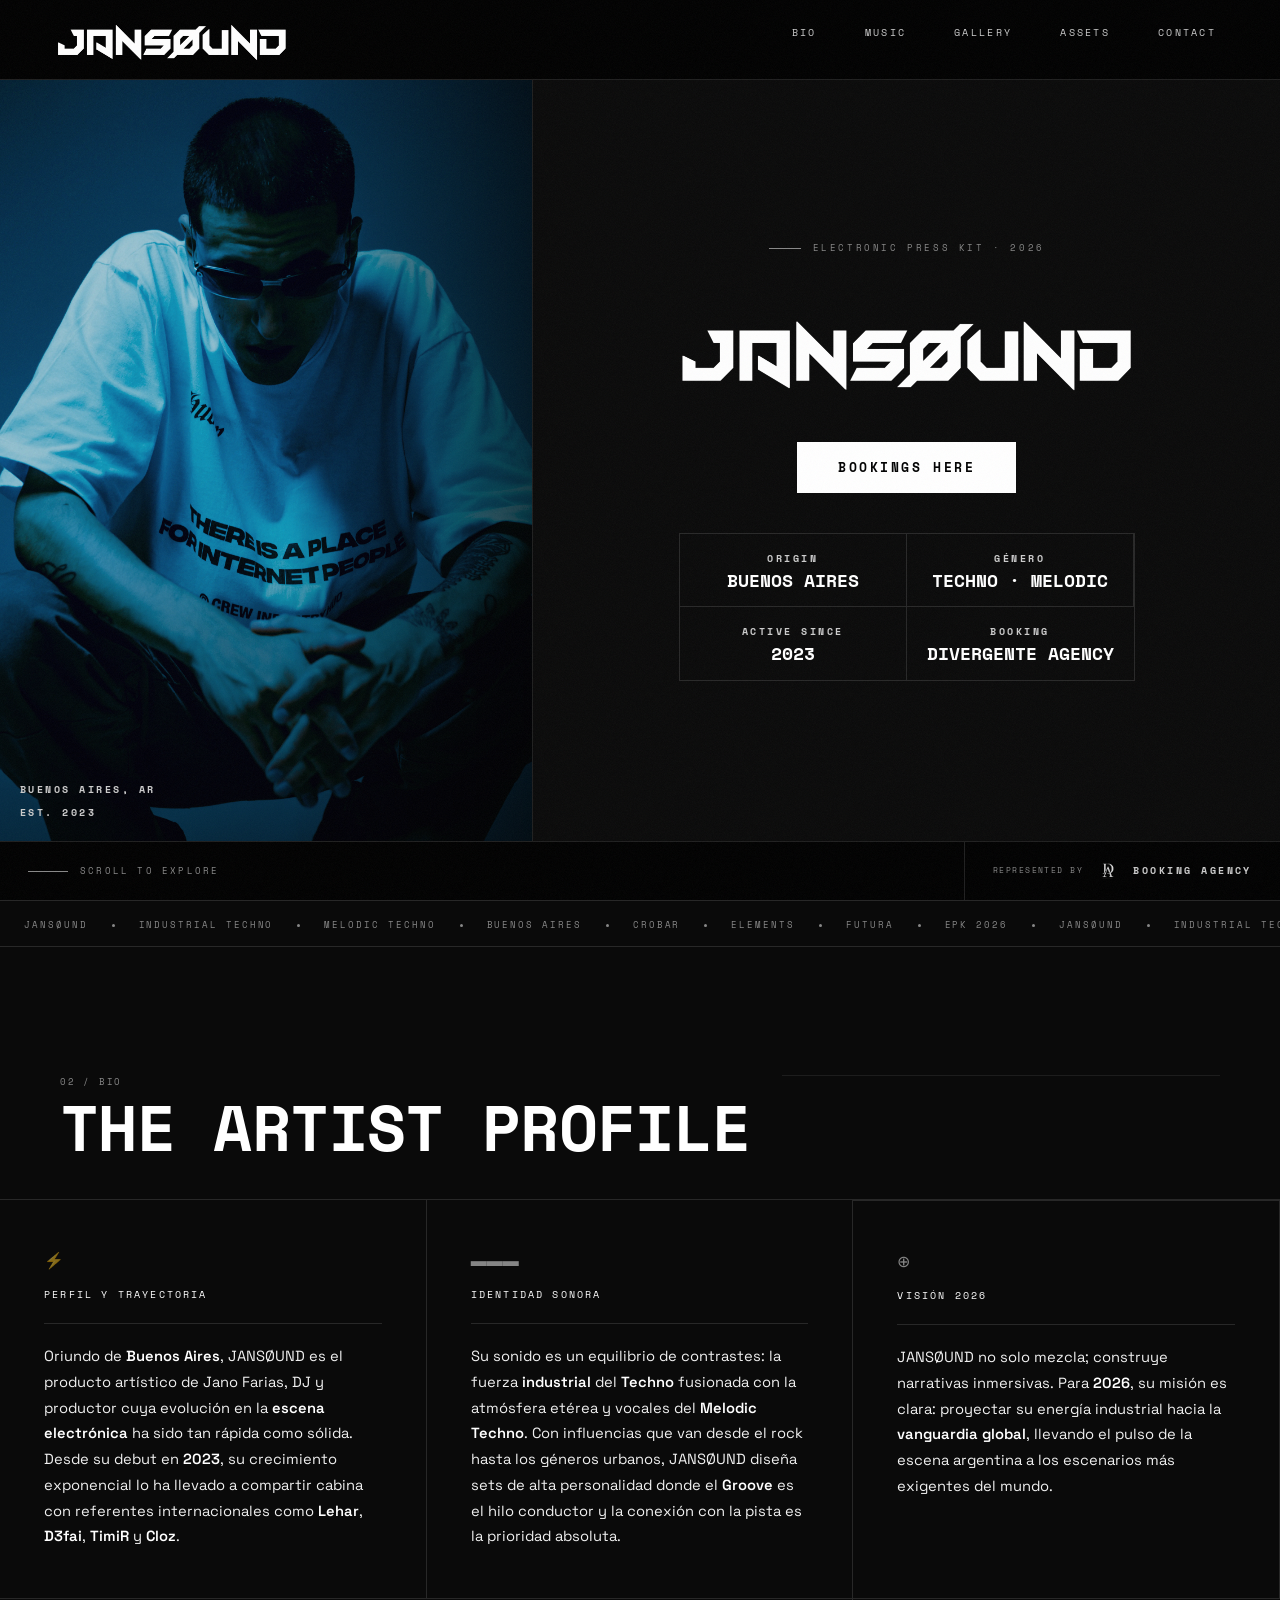
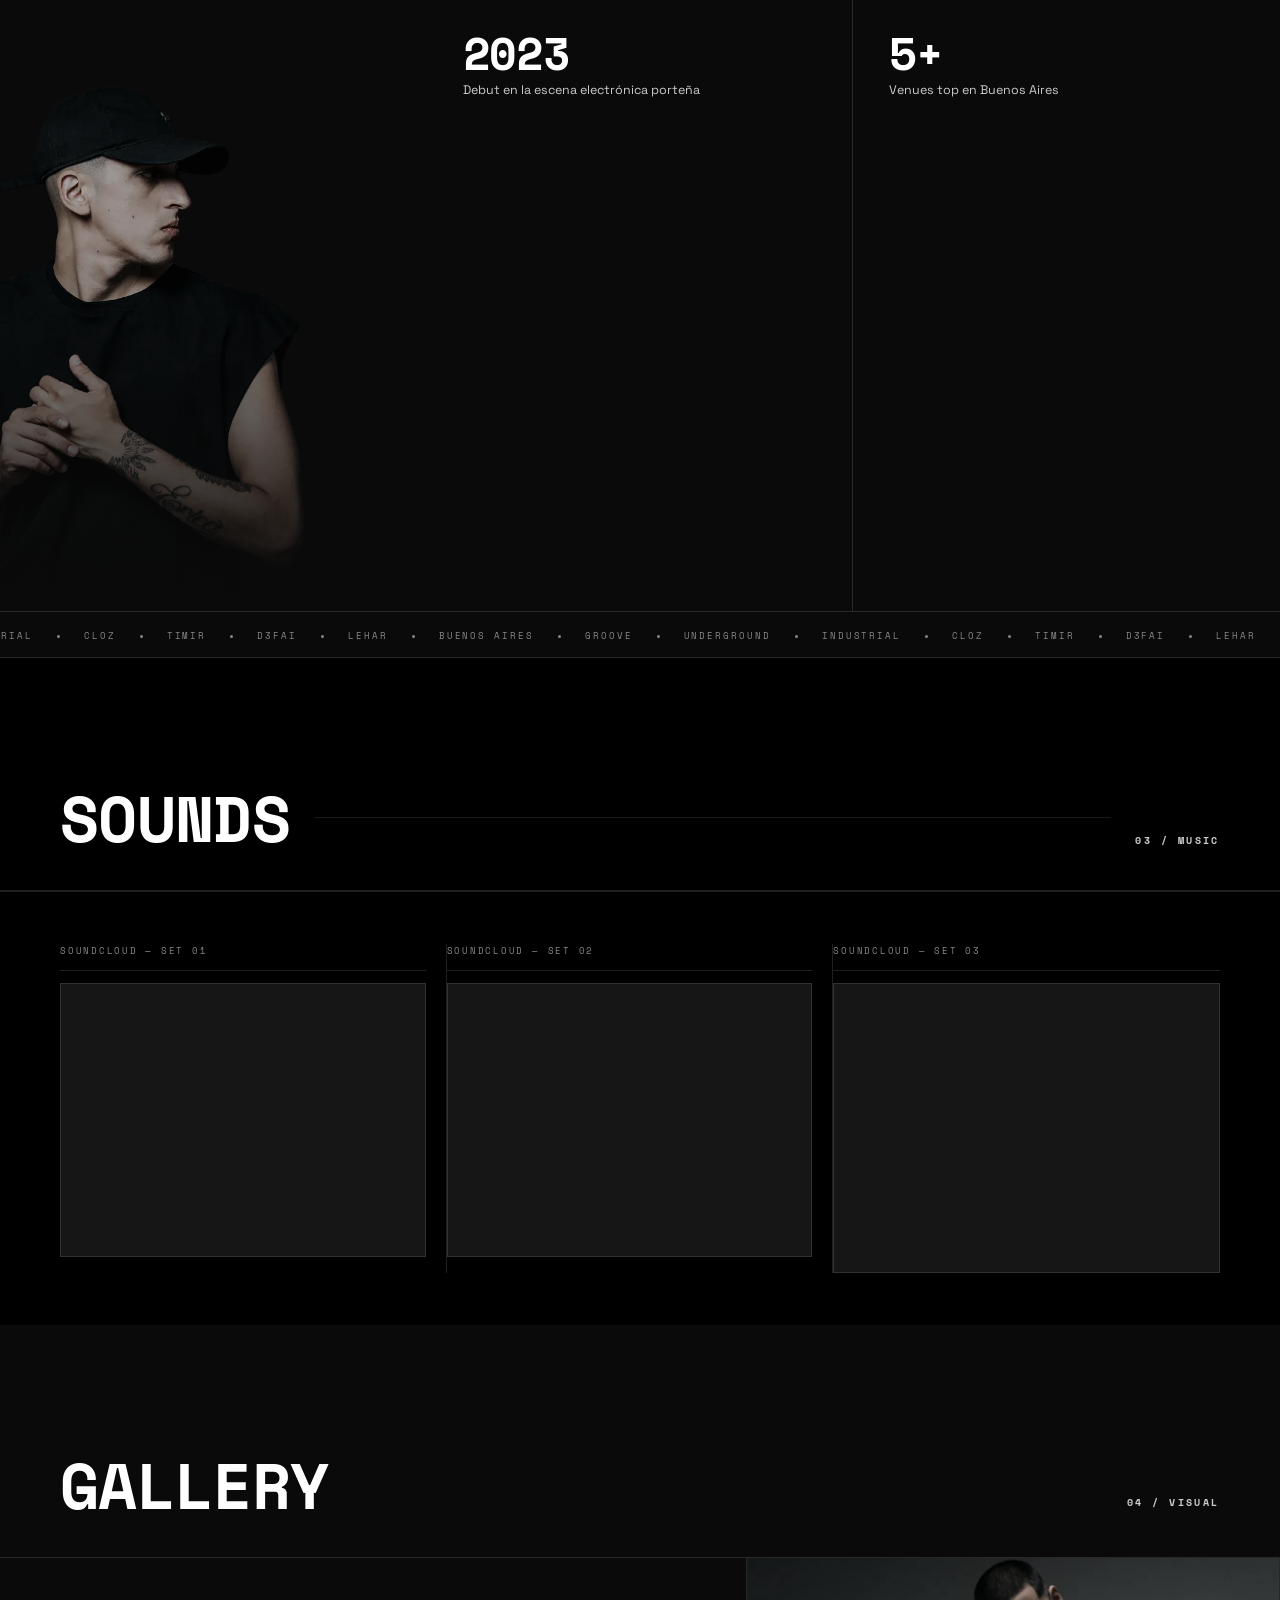
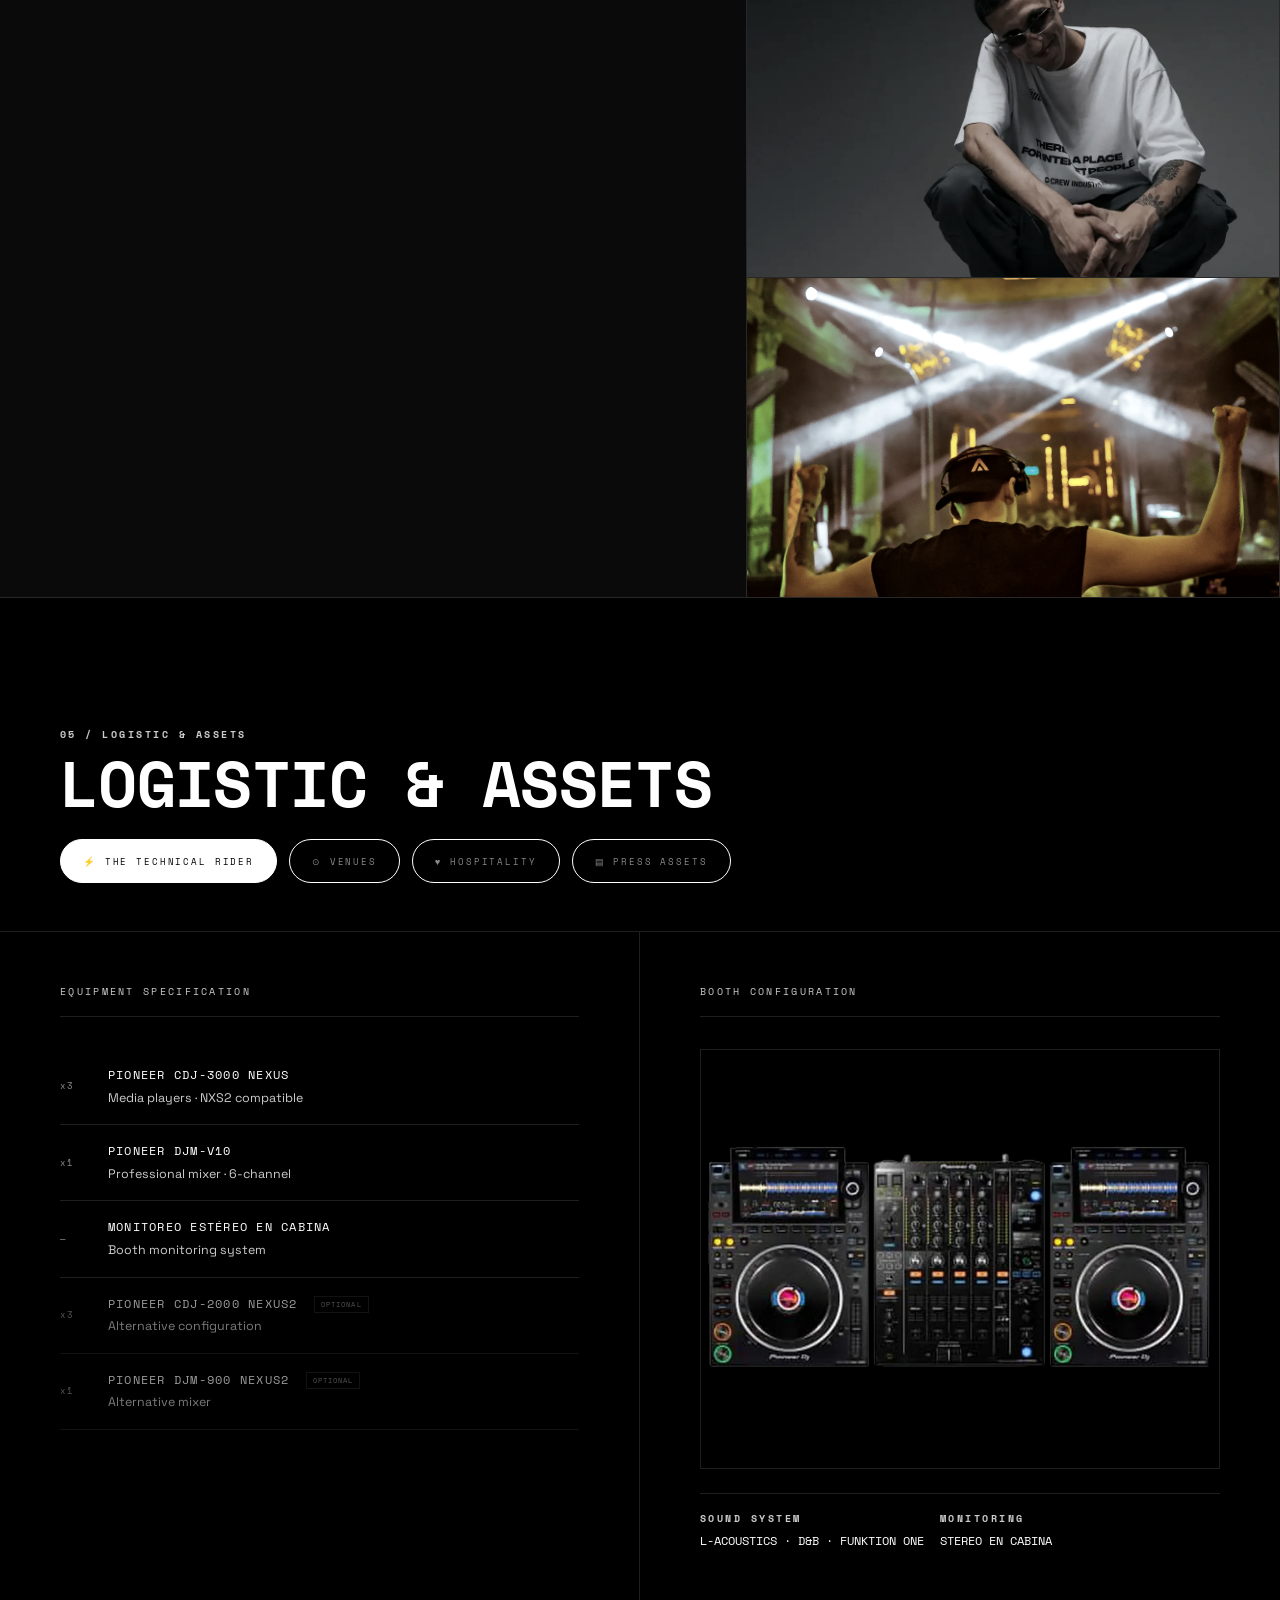
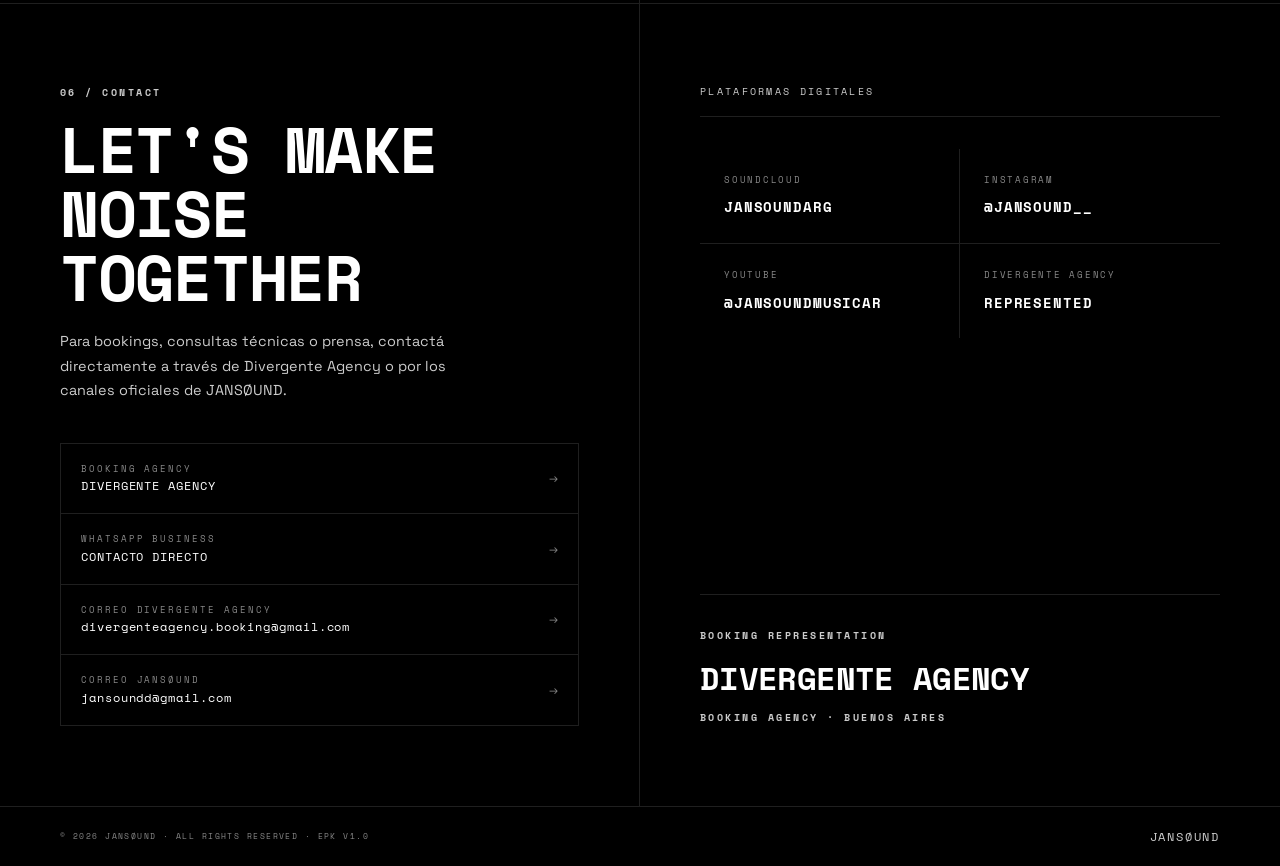
==== index.html @ ac3c22bd "UI Final Polish: navbar cleanup, mobile gallery animations, and venues layout consistency" ====
<!DOCTYPE html>
<html lang="es">
<head>
  <meta charset="UTF-8" />
  <meta name="viewport" content="width=device-width, initial-scale=1.0" />
  <title>JANSØUND | Digital Identity</title>
  <meta name="description" content="Official EPK: Bio, Music, Gigs & Technical Rider." />

  <!-- Favicon -->
  <link rel="icon" type="image/png" href="assets/img/favicon.ico.png" />

  <!-- Open Graph / Facebook -->
  <meta property="og:type" content="website" />
  <meta property="og:url" content="https://jansound.com/" />
  <meta property="og:title" content="JANSØUND | Digital Identity" />
  <meta property="og:description" content="Official EPK: Bio, Music, Gigs & Technical Rider." />
  <meta property="og:image" content="assets/img/portada_web.webp" />

  <!-- Twitter -->
  <meta property="twitter:card" content="summary_large_image" />
  <meta property="twitter:url" content="https://jansound.com/" />
  <meta property="twitter:title" content="JANSØUND | Digital Identity" />
  <meta property="twitter:description" content="Official EPK: Bio, Music, Gigs & Technical Rider." />
  <meta property="twitter:image" content="assets/img/portada_web.webp" />

  <!-- Structured Data (JSON-LD) -->
  <script type="application/ld+json">
  {
    "@context": "https://schema.org",
    "@type": "MusicGroup",
    "name": "JANSØUND",
    "url": "https://jansound.com/",
    "genre": ["Industrial Techno", "Melodic Techno"],
    "sameAs": [
      "https://soundcloud.com/jansoundarg",
      "https://instagram.com/jansound__/",
      "https://youtube.com/@jansoundmusicar"
    ],
    "description": "Industrial & Melodic Techno DJ and Producer from Buenos Aires."
  }
  </script>
  <link rel="preconnect" href="https://fonts.googleapis.com" />
  <link rel="preconnect" href="https://fonts.gstatic.com" crossorigin />
  <link href="https://fonts.googleapis.com/css2?family=Space+Grotesk:wght@300;400;500;600;700&family=Space+Mono:wght@400;700&display=swap" rel="stylesheet" />
  <link rel="stylesheet" href="assets/css/styles.css" />

    </head>
<body itemscope itemtype="https://schema.org/WebPage">

  <!-- ════════════════════════════════════════
       NAVIGATION
  ════════════════════════════════════════ -->
  <nav id="nav">
    <div class="nav-logo">
      <a href="#hero" style="display:flex; align-items:center; text-decoration:none;">
        <img src="assets/img/logo-jansound-alt.webp" alt="JANSØUND" class="header-logo" loading="lazy" />
      </a>
    </div>
    <div class="nav-links">
      <a href="#bio"     id="link-bio">BIO</a>
      <a href="#music"   id="link-music">MUSIC</a>
      <a href="#gallery" id="link-gallery">GALLERY</a>
      <a href="#assets"  id="link-assets">ASSETS</a>
      <a href="#contact" id="link-contact">CONTACT</a>
    </div>
  </nav>

  <main>
  <!-- ════════════════════════════════════════
       SECTION 01 — HERO
  ════════════════════════════════════════ -->
  <section class="section" id="hero">
    <div class="hero-inner">
      <!-- PHOTO COLUMN -->
      <div class="hero-photo-col">
        <img
          src="assets/img/portada_web.webp"
          alt="JANSØUND — DJ & Music Producer"
          style="object-fit:cover;object-position:center;background:#000;"
          loading="lazy" />
        <div class="hero-photo-overlay"></div>
        <div class="hero-photo-label">
          <span class="t-label">BUENOS AIRES, AR</span>
          <span class="t-label" style="margin-top:2px;">EST. 2023</span>
        </div>
      </div>

      <!-- TITLE COLUMN -->
      <div class="hero-title-col">
        <div class="hero-eyebrow">ELECTRONIC PRESS KIT · 2026</div>

        <h1 style="margin: 0; line-height:0; position:relative; z-index:1;">
          <img src="assets/img/logo-jansound-alt.webp" alt="JANSØUND"
               style="width:100%;max-width:520px;height:auto;display:block;filter:brightness(1);"
               loading="lazy" />
        </h1>

        <a href="https://wa.me/5491138698026?text=Hola!%20Consulta%20Booking%20Jansound." target="_blank" class="hero-cta-btn">
          BOOKINGS HERE
        </a>



        <div class="hero-meta-grid">
          <div class="hero-meta-cell">
            <div class="t-label">ORIGIN</div>
            <div class="meta-val">BUENOS AIRES</div>
          </div>
          <div class="hero-meta-cell">
            <div class="t-label">GÉNERO</div>
            <div class="meta-val">TECHNO · MELODIC</div>
          </div>
          <div class="hero-meta-cell">
            <div class="t-label">ACTIVE SINCE</div>
            <div class="meta-val">2023</div>
          </div>
          <div class="hero-meta-cell">
            <div class="t-label">BOOKING</div>
            <div class="meta-val">DIVERGENTE AGENCY</div>
          </div>
        </div>
      </div>
    </div>

    <!-- BOTTOM BAR -->
    <div class="hero-footer-bar">
      <div class="hero-footer-scroll">
        <span class="scroll-line"></span>
        SCROLL TO EXPLORE
      </div>
      <div class="hero-footer-agency">
        <span class="agency-badge">REPRESENTED BY</span>
        <img src="assets/img/logo-DA.png" alt="Divergente Agency" style="height:30px;width:auto;opacity:0.85;" loading="lazy" />
        <span class="t-label">BOOKING AGENCY</span>
      </div>
    </div>
  </section>

  <!-- MARQUEE STRIP -->
  <div class="marquee-strip" aria-hidden="true">
    <div class="marquee-track">
      <div class="marquee-item"><span class="marquee-text">JANSØUND</span><span class="marquee-dot"></span></div>
      <div class="marquee-item"><span class="marquee-text">INDUSTRIAL TECHNO</span><span class="marquee-dot"></span></div>
      <div class="marquee-item"><span class="marquee-text">MELODIC TECHNO</span><span class="marquee-dot"></span></div>
      <div class="marquee-item"><span class="marquee-text">BUENOS AIRES</span><span class="marquee-dot"></span></div>
      <div class="marquee-item"><span class="marquee-text">CROBAR</span><span class="marquee-dot"></span></div>
      <div class="marquee-item"><span class="marquee-text">ELEMENTS</span><span class="marquee-dot"></span></div>
      <div class="marquee-item"><span class="marquee-text">FUTURA</span><span class="marquee-dot"></span></div>
      <div class="marquee-item"><span class="marquee-text">EPK 2026</span><span class="marquee-dot"></span></div>
      <!-- duplicate for seamless loop -->
      <div class="marquee-item"><span class="marquee-text">JANSØUND</span><span class="marquee-dot"></span></div>
      <div class="marquee-item"><span class="marquee-text">INDUSTRIAL TECHNO</span><span class="marquee-dot"></span></div>
      <div class="marquee-item"><span class="marquee-text">MELODIC TECHNO</span><span class="marquee-dot"></span></div>
      <div class="marquee-item"><span class="marquee-text">BUENOS AIRES</span><span class="marquee-dot"></span></div>
      <div class="marquee-item"><span class="marquee-text">CROBAR</span><span class="marquee-dot"></span></div>
      <div class="marquee-item"><span class="marquee-text">ELEMENTS</span><span class="marquee-dot"></span></div>
      <div class="marquee-item"><span class="marquee-text">FUTURA</span><span class="marquee-dot"></span></div>
      <div class="marquee-item"><span class="marquee-text">EPK 2026</span><span class="marquee-dot"></span></div>
    </div>
  </div>

  <!-- ════════════════════════════════════════
       SECTION 02 — BIO
  ════════════════════════════════════════ -->
  <section class="section" id="bio" style="padding-top:var(--nav-h);min-height:auto;">
    <div class="bio-header reveal">
      <div>
        <div class="bio-header-num">02 / BIO</div>
        <h2 class="t-section">THE ARTIST PROFILE</h2>
      </div>
      <div class="bio-header-line"></div>
    </div>

    <div class="bio-body reveal">
      <!-- COL 1 — Trajectory -->
      <div class="bio-col">
        <div class="bio-col-head">
          <span class="bio-col-icon">⚡</span>
          <div class="bio-col-title">PERFIL Y TRAYECTORIA</div>
        </div>
        <p>
          Oriundo de <strong>Buenos Aires</strong>, JANSØUND es el producto artístico de Jano Farias,
          DJ y productor cuya evolución en la <strong>escena electrónica</strong> ha sido tan rápida
          como sólida. Desde su debut en <strong>2023</strong>, su crecimiento exponencial lo ha
          llevado a compartir cabina con referentes internacionales como <strong>Lehar</strong>,
          <strong>D3fai</strong>, <strong>TimiR</strong> y <strong>Cloz</strong>.
        </p>
      </div>

      <!-- COL 2 — Sonic Identity -->
      <div class="bio-col">
        <div class="bio-col-head">
          <span class="bio-col-icon">▬▬▬</span>
          <div class="bio-col-title">IDENTIDAD SONORA</div>
        </div>
        <p>
          Su sonido es un equilibrio de contrastes: la fuerza <strong>industrial</strong> del
          <strong>Techno</strong> fusionada con la atmósfera etérea y vocales del
          <strong>Melodic Techno</strong>. Con influencias que van desde el rock hasta los géneros
          urbanos, JANSØUND diseña sets de alta personalidad donde el <strong>Groove</strong> es el
          hilo conductor y la conexión con la pista es la prioridad absoluta.
        </p>
      </div>

      <!-- COL 3 — Vision -->
      <div class="bio-col" style="border-top:var(--border);">
        <div class="bio-col-head">
          <span class="bio-col-icon">⊕</span>
          <div class="bio-col-title">VISIÓN 2026</div>
        </div>
        <p>
          JANSØUND no solo mezcla; construye narrativas inmersivas. Para <strong>2026</strong>,
          su misión es clara: proyectar su energía industrial hacia la <strong>vanguardia global</strong>,
          llevando el pulso de la escena argentina a los escenarios más exigentes del mundo.
        </p>
      </div>

      

      <!-- PHOTO PANEL -->
      <div class="bio-photo-panel">
        <img
          src="assets/img/about.webp"
          alt="JANSØUND performing"
          class="bio-photo-img"
          loading="lazy" />
      </div>

      <!-- STATS STRIP -->
      <div class="bio-stats reveal">
        <div class="bio-stat">
          <div class="stat-num">2023</div>
          <div class="stat-label">Debut en la escena electrónica porteña</div>
        </div>
        <div class="bio-stat">
          <div class="stat-num">5+</div>
          <div class="stat-label">Venues top en Buenos Aires</div>
        </div>

      </div>
    </div>
  </section>

  <!-- MARQUEE STRIP -->
  <div class="marquee-strip" aria-hidden="true" style="direction:rtl;">
    <div class="marquee-track" style="animation-direction:reverse;">
      <div class="marquee-item"><span class="marquee-text">LEHAR</span><span class="marquee-dot"></span></div>
      <div class="marquee-item"><span class="marquee-text">D3FAI</span><span class="marquee-dot"></span></div>
      <div class="marquee-item"><span class="marquee-text">TIMIR</span><span class="marquee-dot"></span></div>
      <div class="marquee-item"><span class="marquee-text">CLOZ</span><span class="marquee-dot"></span></div>
      <div class="marquee-item"><span class="marquee-text">INDUSTRIAL</span><span class="marquee-dot"></span></div>
      <div class="marquee-item"><span class="marquee-text">UNDERGROUND</span><span class="marquee-dot"></span></div>
      <div class="marquee-item"><span class="marquee-text">GROOVE</span><span class="marquee-dot"></span></div>
      <div class="marquee-item"><span class="marquee-text">BUENOS AIRES</span><span class="marquee-dot"></span></div>
      <div class="marquee-item"><span class="marquee-text">LEHAR</span><span class="marquee-dot"></span></div>
      <div class="marquee-item"><span class="marquee-text">D3FAI</span><span class="marquee-dot"></span></div>
      <div class="marquee-item"><span class="marquee-text">TIMIR</span><span class="marquee-dot"></span></div>
      <div class="marquee-item"><span class="marquee-text">CLOZ</span><span class="marquee-dot"></span></div>
      <div class="marquee-item"><span class="marquee-text">INDUSTRIAL</span><span class="marquee-dot"></span></div>
      <div class="marquee-item"><span class="marquee-text">UNDERGROUND</span><span class="marquee-dot"></span></div>
      <div class="marquee-item"><span class="marquee-text">GROOVE</span><span class="marquee-dot"></span></div>
      <div class="marquee-item"><span class="marquee-text">BUENOS AIRES</span><span class="marquee-dot"></span></div>
    </div>
  </div>

  <!-- ════════════════════════════════════════
       SECTION 03 — MUSIC
  ════════════════════════════════════════ -->
  <section class="section" id="music" style="padding-top:var(--nav-h);min-height:auto;">
    <div class="music-header reveal">
      <h2 class="t-section">SOUNDS</h2>
      <div class="grid-line-h music-header-line"></div>
      <div class="t-label">03 / MUSIC</div>
    </div>

    <!-- EMBEDDED SOUNDCLOUD -->
    <div class="music-embeds reveal">
      <div class="embed-cell">
        <div class="embed-label">SOUNDCLOUD — SET 01</div>
        <div class="embed-frame">
          <iframe scrolling="no" frameborder="no" allow="autoplay" loading="lazy" title="JANSØUND — SET 01 on SoundCloud"
            src="https://w.soundcloud.com/player/?url=https%3A//soundcloud.com/jansoundarg/jansound-set-03-2026&color=%23111111&auto_play=false&hide_related=true&show_comments=false&show_user=true&show_reposts=false&show_teaser=false&visual=true">
          </iframe>
        </div>
      </div>
      <div class="embed-cell">
        <div class="embed-label">SOUNDCLOUD — SET 02</div>
        <div class="embed-frame">
          <iframe scrolling="no" frameborder="no" allow="autoplay" loading="lazy" title="JANSØUND — SET 02 on SoundCloud"
            src="https://w.soundcloud.com/player/?url=https%3A//soundcloud.com/jansoundarg/setlive-futura-jansound-b2b-camargo-1&color=%23111111&auto_play=false&hide_related=true&show_comments=false&show_user=true&show_reposts=false&show_teaser=false&visual=true">
          </iframe>
        </div>
      </div>
      <div class="embed-cell">
        <div class="embed-label">SOUNDCLOUD — SET 03</div>
        <div class="embed-frame">
          <iframe scrolling="no" frameborder="no" allow="autoplay" loading="lazy" title="JANSØUND — SET 03 on SoundCloud"
            src="https://w.soundcloud.com/player/?url=https%3A//soundcloud.com/jansoundarg/jansound-closing-set-rumble-proyect&color=%23111111&auto_play=false&hide_related=true&show_comments=false&show_user=true&show_reposts=false&show_teaser=false&visual=true">
          </iframe>
        </div>
      </div>
    </div>
  </section>

  <!-- ════════════════════════════════════════
       SECTION 04 — GALLERY
  ════════════════════════════════════════ -->
  <section class="section" id="gallery" style="padding-top:var(--nav-h);min-height:auto;">
    <div class="gallery-header reveal">
      <h2 class="t-section">GALLERY</h2>
      <div class="t-label" style="padding-bottom:6px;">04 / VISUAL</div>
    </div>
    <div class="gallery-grid">
      <!-- 1. VIDEO (First in HTML for priority in mobile) -->
      <a href="https://drive.google.com/drive/folders/1mzaKWy9LCsxWgZtZ67pmJ1jbvf9tWQbF" target="_blank" class="gallery-item gi-video">
        <video class="gallery-img" src="assets/video/videos1-gigs.mp4" autoplay loop muted playsinline aria-label="Videos Gigs"></video>
        <div class="gallery-item-overlay">
          <div class="gallery-item-title t-section">VIDEOS GIGS</div>
        </div>
      </a>
      <!-- 2. PHOTOS STUDIO -->
      <a href="https://drive.google.com/drive/folders/1MMNWnUKkcGbImRE58tBVL74JaX2gKcGs" target="_blank" class="gallery-item gi-foto1">
        <img class="gallery-img" src="assets/img/fotos-estudio.webp" alt="Fotos Studio" loading="lazy" />
        <div class="gallery-item-overlay">
          <div class="gallery-item-title t-section">FOTOS STUDIO</div>
        </div>
      </a>
      <!-- 3. PHOTOS GIGS -->
      <a href="https://drive.google.com/drive/folders/1MIA0yE_-IvbCh6p2kpzCDFm9_5j-zG8S" target="_blank" class="gallery-item gi-foto2">
        <img class="gallery-img" src="assets/img/fotos_gigs.webp" alt="Fotos Gigs" loading="lazy" />
        <div class="gallery-item-overlay">
          <div class="gallery-item-title t-section">FOTOS GIGS</div>
        </div>
      </a>
    </div>
  </section>

  <!-- ════════════════════════════════════════
       SECTION 05 — ASSETS
  ════════════════════════════════════════ -->
  <section class="section" id="assets" style="padding-top:var(--nav-h);min-height:auto;">
    <div class="assets-header reveal">
      <div>
        <div class="t-label" style="margin-bottom:8px;">05 / LOGISTIC &amp; ASSETS</div>
        <h2 class="t-section">LOGISTIC &amp; ASSETS</h2>
      </div>
      <div class="assets-tabs" role="tablist">
        <button class="assets-tab active" id="tab-rider" role="tab" aria-selected="true" aria-controls="panel-rider" onclick="switchTab('rider')">
          ⚡ THE TECHNICAL RIDER
        </button>
        <button class="assets-tab" id="tab-venues" role="tab" aria-selected="false" aria-controls="panel-venues" onclick="switchTab('venues')">
          ⊙ VENUES
        </button>
        <button class="assets-tab" id="tab-hosp" role="tab" aria-selected="false" aria-controls="panel-hosp" onclick="switchTab('hosp')">
          ♥ HOSPITALITY
        </button>
        <button class="assets-tab" id="tab-press" role="tab" aria-selected="false" aria-controls="panel-press" onclick="switchTab('press')">
          ▤ PRESS ASSETS
        </button>
      </div>
    </div>

    <!-- RIDER PANEL -->
    <div class="assets-panel active" id="panel-rider" role="tabpanel" aria-labelledby="tab-rider">
      <div class="rider-layout">
        <!-- Equipment List -->
        <div class="rider-col">
          <div class="rider-col-title">EQUIPMENT SPECIFICATION</div>
          <div class="rider-equipment">
            <div class="rider-item">
              <div class="rider-item-num">x3</div>
              <div>
                <div class="rider-item-name">PIONEER CDJ-3000 NEXUS</div>
                <div class="rider-item-detail">Media players · NXS2 compatible</div>
              </div>
            </div>
            <div class="rider-item">
              <div class="rider-item-num">x1</div>
              <div>
                <div class="rider-item-name">PIONEER DJM-V10</div>
                <div class="rider-item-detail">Professional mixer · 6-channel</div>
              </div>
            </div>
            <div class="rider-item">
              <div class="rider-item-num">—</div>
              <div>
                <div class="rider-item-name">MONITOREO ESTÉREO EN CABINA</div>
                <div class="rider-item-detail">Booth monitoring system</div>
              </div>
            </div>
            <div class="rider-item" style="opacity:0.6;">
              <div class="rider-item-num">x3</div>
              <div>
                <div class="rider-item-name">
                  PIONEER CDJ-2000 NEXUS2
                  <span class="rider-optional-badge">OPTIONAL</span>
                </div>
                <div class="rider-item-detail">Alternative configuration</div>
              </div>
            </div>
            <div class="rider-item" style="opacity:0.6;">
              <div class="rider-item-num">x1</div>
              <div>
                <div class="rider-item-name">
                  PIONEER DJM-900 NEXUS2
                  <span class="rider-optional-badge">OPTIONAL</span>
                </div>
                <div class="rider-item-detail">Alternative mixer</div>
              </div>
            </div>
          </div>
        </div>

        <!-- Diagram -->
        <div class="rider-col">
          <div class="rider-col-title">BOOTH CONFIGURATION</div>
          <div class="rider-diagram" style="padding:0; overflow:hidden; background-image: url('assets/img/rider-console.webp'); background-size: contain; background-repeat: no-repeat; background-position: center; background-color: #000; min-height: 420px; border: var(--border);">
          </div>
          <div style="width:100%; border-top:var(--border); padding-top:16px; display:flex; gap:16px; flex-wrap:wrap; margin-top:24px;">
            <div>
              <div class="t-label">SOUND SYSTEM</div>
              <div style="font-family:var(--ff-title); font-size:0.75rem; margin-top:4px; text-transform:uppercase;">L-Acoustics · d&amp;b · Funktion One</div>
            </div>
            <div>
              <div class="t-label">MONITORING</div>
              <div style="font-family:var(--ff-title); font-size:0.75rem; margin-top:4px; text-transform:uppercase;">Stereo En Cabina</div>
            </div>
          </div>
        </div>
      </div>
    </div>

    <!-- VENUES PANEL -->
    <div class="assets-panel" id="panel-venues" role="tabpanel" aria-labelledby="tab-venues">
      <div class="venues-layout">
        
        <div class="venues-heading">UPCOMING GIGS / PRÓXIMAS FECHAS</div>
        <div class="venues-grid" style="margin-bottom: 64px;">
          <div class="venue-sidebar-rotate">TOUR DATES · 2026</div>
          <div class="venue-list">
            <div class="venue-row">
              <div class="t-label">09.05.2026</div>
              <div class="venue-name">BLOOSOM (BATHROOM SESSION)</div>
              <div class="venue-city">BUENOS AIRES</div>
              <a href="https://www.passline.com/eventos/bathroom-session-by-bloosom-high-feeling" target="_blank" class="venue-badge" style="color:white; border-color:white;">TICKETS</a>
            </div>
            <div class="venue-row">
              <div class="t-label">06.06.2026</div>
              <div class="venue-name">TBA</div>
              <div class="venue-city">COMING SOON</div>
              <div class="venue-badge">INFO SOON</div>
            </div>
            <div class="venue-row">
              <div class="t-label">JULIO 2026</div>
              <div class="venue-name">EUROPA TOUR</div>
              <div class="venue-city">WORLDWIDE</div>
              <a href="https://wa.me/5491138698026?text=Hola!%20Consulta%20Booking%20Jansound." target="_blank" class="venue-badge" style="background: white; color: black; border-color: white;">BOOKINGS</a>
            </div>
          </div>
        </div>

        <div class="venues-heading">PAST VENUES / TRAYECTORIA</div>
        <div class="venues-grid">
          <div class="venue-sidebar-rotate">SELECTED VENUES · BUENOS AIRES</div>
          <div class="venue-list">
            <a href="https://www.instagram.com/crobarstudio/" target="_blank" class="venue-row" style="text-decoration:none;">
              <div class="venue-name">CROBAR</div>
              <div class="venue-badge">TECHNO</div>
            </a>
            <a href="https://www.instagram.com/elementsba/" target="_blank" class="venue-row" style="text-decoration:none;">
              <div class="venue-name">ELEMENTS</div>
              <div class="venue-badge">MELODIC</div>
            </a>
            <a href="https://www.instagram.com/futuraboilerclub/" target="_blank" class="venue-row" style="text-decoration:none;">
              <div class="venue-name">FUTURA</div>
              <div class="venue-badge">TECHNO</div>
            </a>
            <a href="https://www.instagram.com/lignee.ba/" target="_blank" class="venue-row" style="text-decoration:none;">
              <div class="venue-name">LIGNÉE</div>
              <div class="venue-badge">UNDERGROUND</div>
            </a>
          </div>
        </div>
      </div>
    </div>

    <!-- HOSPITALITY PANEL -->
    <div class="assets-panel" id="panel-hosp" role="tabpanel" aria-labelledby="tab-hosp">
      <div class="hospitality-layout">
        <div class="hosp-col">
          <div class="hosp-title">REQUERIMIENTOS DE CABINA</div>
          <div class="hosp-list">
            <div class="hosp-item">
              <div class="hosp-icon">🍶</div>
              <div class="hosp-item-name">WATER</div>
              <div class="hosp-qty">×4</div>
            </div>
            <div class="hosp-item">
              <div class="hosp-icon">⚡</div>
              <div class="hosp-item-name">RED BULL</div>
              <div class="hosp-qty">×8</div>
            </div>
            <div class="hosp-item">
              <div class="hosp-icon">▣</div>
              <div class="hosp-item-name">JÄGERMEISTER</div>
              <div class="hosp-qty">×1</div>
            </div>
          </div>
        </div>

      </div>
    </div>
    <!-- PRESS ASSETS PANEL -->
    <div class="assets-panel" id="panel-press" role="tabpanel" aria-labelledby="tab-press">
      <div class="rider-layout">
        <div class="rider-col">
          <div class="rider-col-title">DOWNLOADABLE ASSETS (DIRECT)</div>
          <div class="contact-links" style="margin-top:0;">
            <a href="assets/img/portada_web.webp" download="portada-jansound.webp" class="contact-link-row" style="text-decoration:none; background: rgba(255,255,255,0.05);">
              <div>
                <div class="contact-link-label">PRESS SHOT HD</div>
                <div class="contact-link-val">DOWNLOAD .WEBP</div>
              </div>
              <span class="contact-link-arrow">↓</span>
            </a>
            <a href="assets/docs/rider-tecnico-jansound.pdf" download="rider-tecnico-jansound.pdf" class="contact-link-row" style="text-decoration:none; background: rgba(255,255,255,0.05);">
              <div>
                <div class="contact-link-label">TECHNICAL RIDER</div>
                <div class="contact-link-val">DOWNLOAD .PDF</div>
              </div>
              <span class="contact-link-arrow">↓</span>
            </a>
            <a href="assets/docs/press-kit-jansound.pdf" download="press-kit-jansound.pdf" class="contact-link-row" style="text-decoration:none; background: rgba(255,255,255,0.05);">
              <div>
                <div class="contact-link-label">PRESS KIT</div>
                <div class="contact-link-val">DOWNLOAD .PDF</div>
              </div>
              <span class="contact-link-arrow">↓</span>
            </a>
            <a href="#" download class="contact-link-row" style="text-decoration:none; background: rgba(255,255,255,0.05);">
              <div>
                <div class="contact-link-label">BIO / ONE-SHEET</div>
                <div class="contact-link-val">DOWNLOAD .PDF</div>
              </div>
              <span class="contact-link-arrow">↓</span>
            </a>
          </div>
        </div>
        <div class="rider-col">
          <div class="rider-col-title">STYLE GUIDE</div>
          <div class="t-label" style="margin-bottom: 8px;">TYPOGRAPHY</div>
          <div class="t-section" style="font-size: 1.5rem; margin-bottom: 24px;">VERMIN VIBES</div>
          <div class="t-label" style="margin-bottom: 8px;">COLOR PALETTE</div>
          <div style="display: flex; gap: 12px;">
            <div style="width: 40px; height: 40px; background: #000; border: 1px solid #333;"></div>
            <div style="width: 40px; height: 40px; background: #fff; border: 1px solid #ddd;"></div>
            <div style="width: 40px; height: 40px; background: #555;"></div>
          </div>
        </div>
      </div>
    </div>
  </section>

  <!-- ════════════════════════════════════════
       SECTION 06 — CONTACT
  ════════════════════════════════════════ -->
  <section class="section" id="contact" style="padding-top:0;">
    <div class="contact-inner">
      <div class="contact-left">
        <div>
          <div class="t-label">06 / CONTACT</div>
          <h2 class="contact-headline">LET'S MAKE<br>NOISE<br>TOGETHER</h2>
          <p class="contact-subline">
            Para bookings, consultas técnicas o prensa, contactá directamente
            a través de Divergente Agency o por los canales oficiales de JANSØUND.
          </p>
        </div>
        <div class="contact-links">
          <a href="https://www.instagram.com/divergente.agency/" target="_blank" class="contact-link-row" style="text-decoration:none;">
            <div>
              <div class="contact-link-label">BOOKING AGENCY</div>
              <div class="contact-link-val">DIVERGENTE AGENCY</div>
            </div>
            <span class="contact-link-arrow">→</span>
          </a>
          <a href="https://wa.me/5491138698026?text=Hola!%20Consulta%20Booking%20Jansound." target="_blank" class="contact-link-row" style="text-decoration:none;">
            <div>
              <div class="contact-link-label">WHATSAPP BUSINESS</div>
              <div class="contact-link-val">CONTACTO DIRECTO</div>
            </div>
            <span class="contact-link-arrow">→</span>
          </a>
          <a href="mailto:divergenteagency.booking@gmail.com" class="contact-link-row" style="text-decoration:none;">
            <div>
              <div class="contact-link-label">CORREO DIVERGENTE AGENCY</div>
              <div class="contact-link-val" style="text-transform:lowercase;">divergenteagency.booking@gmail.com</div>
            </div>
            <span class="contact-link-arrow">→</span>
          </a>
          <a href="mailto:jansoundd@gmail.com" class="contact-link-row" style="text-decoration:none;">
            <div>
              <div class="contact-link-label">CORREO JANSØUND</div>
              <div class="contact-link-val" style="text-transform:lowercase;">jansoundd@gmail.com</div>
            </div>
            <span class="contact-link-arrow">→</span>
          </a>
        </div>
      </div>

      <div class="contact-right">
        <div>
          <div class="contact-socials-title">PLATAFORMAS DIGITALES</div>
          <div class="social-grid">
            <a href="https://soundcloud.com/jansoundarg" target="_blank" class="social-card" style="text-decoration:none;">
              <div class="social-platform">SOUNDCLOUD</div>
              <div class="social-handle">JANSOUNDARG</div>
            </a>
            <a href="https://www.instagram.com/jansound__/" target="_blank" class="social-card" style="text-decoration:none;">
              <div class="social-platform">INSTAGRAM</div>
              <div class="social-handle">@JANSOUND__</div>
            </a>
            <a href="https://www.youtube.com/@jansoundmusicar" target="_blank" class="social-card" style="text-decoration:none;">
              <div class="social-platform">YOUTUBE</div>
              <div class="social-handle">@JANSOUNDMUSICAR</div>
            </a>
            <a href="https://www.instagram.com/divergente.agency/" target="_blank" class="social-card" style="text-decoration:none;">
              <div class="social-platform">DIVERGENTE AGENCY</div>
              <div class="social-handle">REPRESENTED</div>
            </a>
          </div>
        </div>
        <div style="margin-top:auto;padding-top:32px;border-top:var(--border);">
          <div class="t-label" style="margin-bottom:8px;">BOOKING REPRESENTATION</div>
          <div style="font-family:var(--ff-title);font-size:2rem;font-weight:700;letter-spacing:-0.02em;">
            DIVERGENTE AGENCY
          </div>
          <div class="t-label" style="margin-top:4px;">BOOKING AGENCY · BUENOS AIRES</div>
        </div>
      </div>
    </div>

    <div class="contact-footer-strip">
      <div class="footer-copy">© 2026 JANSØUND · All rights reserved · EPK v1.0</div>
      <div class="footer-logo">JANSØUND</div>
    </div>
  </section>
  </main>

  <script src="assets/js/main.js" defer></script>


</body>
</html>
---- assets/css/styles.css ----
/* ═══════════════════════════════════════════
   DESIGN SYSTEM — JANSØUND EPK
   Cyber-Brutalism · Dark Mode · Industrial
═══════════════════════════════════════════ */
:root {
  --black:   #000000;
  --white:   #ffffff;
  --grey-90: #0a0a0a;
  --grey-85: #111111;
  --grey-80: #161616;
  --grey-70: #1c1c1c;
  --grey-60: #282828;
  --grey-40: #888888; /* Improved contrast for accessibility */
  --grey-20: #cccccc;
  --grey-10: #f0f0f0;
  --border:  1px solid rgba(255,255,255,0.12);
  --border-bright: 1px solid rgba(255,255,255,0.55);
  --ff-title: 'Space Mono', 'Courier New', monospace;
  --ff-body:  'Space Grotesk', 'Helvetica Neue', sans-serif;
  --nav-h: 80px;
}

@font-face {
  font-family: 'Vermin Vibes';
  src: url('../fonts/vermin-vibes.ttf') format('truetype');
  font-weight: normal;
  font-style: normal;
  font-display: swap;
}

*, *::before, *::after { box-sizing: border-box; margin: 0; padding: 0; }

html { 
  scroll-behavior: smooth; 
  max-width: 100%; 
  overflow-x: hidden; 
}

body {
  background: var(--black);
  color: var(--white);
  font-family: var(--ff-body);
  font-size: 15px;
  line-height: 1.65;
  overflow-x: hidden;
  width: 100%;
  -webkit-font-smoothing: antialiased;
  -moz-osx-font-smoothing: grayscale;
}

/* Additional Styles */
.header-logo {
  height: 72px;
  width: auto;
  filter: brightness(1);
  transition: height 0.3s ease;
}

/* ── GRAIN OVERLAY ── */
body::before {
  content: '';
  position: fixed;
  inset: 0;
  pointer-events: none;
  z-index: 9999;
  opacity: 0.045;
  background-image: url("data:image/svg+xml,%3Csvg xmlns='http://www.w3.org/2000/svg' width='300' height='300'%3E%3Cfilter id='noise'%3E%3CfeTurbulence type='fractalNoise' baseFrequency='0.9' numOctaves='4' stitchTiles='stitch'/%3E%3C/filter%3E%3Crect width='300' height='300' filter='url(%23noise)' opacity='1'/%3E%3C/svg%3E");
  background-size: 200px 200px;
}

img { 
  display: block; 
  max-width: 100%; 
  height: auto; 
}
a { color: inherit; text-decoration: none; }

/* ══════════════════════════════════════════
   TYPOGRAPHY
══════════════════════════════════════════ */
.t-hero {
  font-family: 'Vermin Vibes', var(--ff-title);
  font-weight: 700;
  font-size: clamp(3.5rem, 10vw, 9rem);
  line-height: 0.92;
  letter-spacing: -0.02em;
  text-transform: uppercase;
}
.t-section {
  font-family: 'Vermin Vibes', var(--ff-title);
  font-weight: 700;
  font-size: clamp(2rem, 5vw, 4.2rem);
  line-height: 1;
  text-transform: uppercase;
  letter-spacing: -0.01em;
}
.t-label {
  font-family: var(--ff-title);
  font-weight: 700;
  font-size: 0.65rem;
  letter-spacing: 0.24em;
  text-transform: uppercase;
  color: var(--grey-20);
}
.t-tag {
  font-family: var(--ff-title);
  font-weight: 700;
  font-size: 0.6rem;
  letter-spacing: 0.2em;
  text-transform: uppercase;
}

/* ══════════════════════════════════════════
   COMMON UTILITIES
══════════════════════════════════════════ */
.grid-line-h {
  width: 100%;
  height: 1px;
  background: rgba(255,255,255,0.10);
}
.grid-line-v {
  width: 1px;
  background: rgba(255,255,255,0.10);
  align-self: stretch;
}

/* ══════════════════════════════════════════
   NAVIGATION
══════════════════════════════════════════ */
#nav {
  position: fixed;
  top: 0; left: 0; right: 0;
  z-index: 1000;
  height: var(--nav-h);
  display: flex;
  align-items: center;
  justify-content: space-between;
  border-bottom: var(--border);
  background: rgba(0,0,0,0.85);
  backdrop-filter: blur(16px) saturate(0.2);
  -webkit-backdrop-filter: blur(16px) saturate(0.2);
  padding: 0 40px;
}
.nav-logo {
  display: flex;
  align-items: center;
  font-family: var(--ff-title);
  font-weight: 700;
  font-size: 0.82rem;
  letter-spacing: 0.12em;
  text-transform: uppercase;
  gap: 12px;
}
.nav-logo span { color: var(--white); }
.nav-links {
  display: flex;
  align-items: stretch;
}
.nav-links a {
  display: flex;
  align-items: center;
  padding: 0 24px 12px;
  height: 100%;
  box-sizing: border-box;
  font-family: var(--ff-title);
  font-size: 0.65rem;
  letter-spacing: 0.22em;
  text-transform: uppercase;
  color: var(--grey-20);
  transition: all 0.3s ease;
  border-bottom: 2px solid transparent;
  text-decoration: none;
}
.nav-links a:hover, .nav-links a.active { 
  color: white; 
  border-bottom-color: white;
}

/* ══════════════════════════════════════════
   SECTION BASE
══════════════════════════════════════════ */
.section {
  min-height: 100vh;
  padding-top: var(--nav-h);
  position: relative;
  overflow: hidden;
}

/* ══════════════════════════════════════════
   SECTION 01 — HERO
══════════════════════════════════════════ */
#hero {
  display: flex;
  flex-direction: column;
  background: var(--black);
  height: 100vh;
  min-height: 0;
  padding-top: var(--nav-h);
  box-sizing: border-box;
}

.hero-inner {
  display: grid;
  grid-template-columns: 5fr 7fr;
  flex: 1;
  min-height: 0;
}

/* LEFT COLUMN — artist photo */
.hero-photo-col {
  position: relative;
  border-right: var(--border);
  overflow: hidden;
}
.hero-photo-col img {
  width: 100%;
  height: 100%;
  object-fit: cover;
  object-position: top center;
  filter: contrast(1.08) brightness(0.88) grayscale(0.12);
  transform: scale(1.02);
  transition: transform 8s ease;
}
.hero-photo-col:hover img { transform: scale(1.0); }

/* photo overlays */
.hero-photo-overlay {
  position: absolute;
  inset: 0;
  background: linear-gradient(to right, transparent 55%, rgba(0,0,0,0.65) 100%),
              linear-gradient(to top,   rgba(0,0,0,0.5) 0%, transparent 40%);
}
.hero-photo-label {
  position: absolute;
  bottom: 20px;
  left: 20px;
  display: flex;
  flex-direction: column;
  gap: 4px;
}

/* RIGHT COLUMN — title block */
.hero-title-col {
  display: flex;
  flex-direction: column;
  justify-content: center;
  align-items: center;
  text-align: center;
  padding: 60px 20px;
  position: relative;
  background: var(--grey-90);
}
.hero-eyebrow { 
  justify-content: center; 
  position: relative; 
  z-index: 1;
  font-family: var(--ff-title);
  font-size: 0.58rem;
  letter-spacing: 0.28em;
  text-transform: uppercase;
  color: var(--grey-40);
  margin-bottom: 24px;
  display: flex;
  align-items: center;
  gap: 12px;
}
.hero-eyebrow::before {
  content: '';
  display: inline-block;
  width: 32px;
  height: 1px;
  background: var(--grey-40);
}

.hero-title-col .t-hero {
  line-height: 0.88;
  margin-bottom: 32px;
}

.hero-slash {
  display: block;
  width: 48px;
  height: 2px;
  background: var(--white);
  margin: 0 auto 20px auto;
}
.hero-subtitle {
  font-family: var(--ff-title);
  font-size: 0.72rem;
  letter-spacing: 0.4em;
  text-transform: uppercase;
  color: var(--grey-20);
  margin-bottom: 56px;
  width: 100%;
  max-width: 520px;
  text-align: center;
  position: relative;
  z-index: 1;
}

.hero-meta-grid {
  display: grid;
  grid-template-columns: 1fr 1fr;
  border: var(--border);
}
.hero-meta-cell {
  padding: 16px 20px;
  border-right: var(--border);
  border-bottom: var(--border);
}
.hero-meta-cell:last-child { border-right: none; }
.hero-meta-cell:nth-last-child(-n+2) { border-bottom: none; }
.meta-val {
  font-family: var(--ff-title);
  font-size: 1.1rem;
  font-weight: 700;
  line-height: 1.1;
  margin-top: 4px;
}

/* bottom bar */
.hero-footer-bar {
  border-top: var(--border);
  display: grid;
  grid-template-columns: 1fr auto;
  align-items: center;
}
.hero-footer-scroll {
  padding: 14px 28px;
  display: flex;
  align-items: center;
  gap: 12px;
  font-family: var(--ff-title);
  font-size: 0.55rem;
  letter-spacing: 0.25em;
  text-transform: uppercase;
  color: var(--grey-40);
}
.scroll-line {
  width: 40px;
  height: 1px;
  background: var(--grey-40);
  position: relative;
  overflow: hidden;
}
.scroll-line::after {
  content: '';
  position: absolute;
  top: 0; left: -100%;
  width: 100%; height: 100%;
  background: var(--white);
  animation: scanline 2s linear infinite;
}
@keyframes scanline { 0%{left:-100%} 100%{left:100%} }

.hero-footer-agency {
  padding: 14px 28px;
  border-left: var(--border);
  display: flex;
  align-items: center;
  gap: 10px;
}
.agency-badge {
  font-family: var(--ff-title);
  font-size: 0.5rem;
  letter-spacing: 0.18em;
  text-transform: uppercase;
  color: var(--grey-40);
}
.agency-logo {
  font-family: var(--ff-title);
  font-size: 1.1rem;
  font-weight: 700;
  color: var(--grey-10);
  line-height: 1;
}

/* ══════════════════════════════════════════
   SECTION 02 — BIO
══════════════════════════════════════════ */
#bio {
  background: var(--grey-90);
}
.bio-header {
  border-bottom: var(--border);
  padding: 48px 60px 40px;
  display: grid;
  grid-template-columns: auto 1fr;
  align-items: end;
  gap: 32px;
}
.bio-header-num {
  font-family: var(--ff-title);
  font-size: 0.55rem;
  letter-spacing: 0.2em;
  color: var(--grey-40);
  padding-bottom: 6px;
}
.bio-header-line {
  height: 1px;
  background: rgba(255,255,255,0.08);
  align-self: stretch;
  margin-bottom: 6px;
}

.bio-body {
  display: grid;
  grid-template-columns: 1fr 1fr 1fr;
}

.bio-col {
  padding: 48px 44px;
  border-right: var(--border);
  display: flex;
  flex-direction: column;
  gap: 20px;
}
.bio-col:last-child { border-right: none; }

.bio-col-head {
  display: flex;
  flex-direction: column;
  gap: 8px;
  padding-bottom: 20px;
  border-bottom: var(--border);
}
.bio-col-icon {
  font-size: 1rem;
  opacity: 0.5;
}
.bio-col-title {
  font-family: var(--ff-title);
  font-size: 0.62rem;
  letter-spacing: 0.22em;
  text-transform: uppercase;
  color: var(--white);
  margin-top: 4px;
}

.bio-col p {
  color: var(--grey-10);
  font-size: 0.92rem;
  line-height: 1.75;
}
.bio-col strong {
  color: var(--white);
  font-weight: 600;
}

/* photo panel in bio */
.bio-photo-panel {
  grid-column: 1;
  grid-row: 3;
  border-top: var(--border);
  position: relative;
  overflow: hidden;
  min-height: 280px;
}
.bio-photo-panel img {
  width: 100%;
  height: 100%;
  object-fit: cover;
  object-position: top;
  filter: grayscale(0.4) contrast(1.1);
}
.bio-photo-panel::after {
  content: '';
  position: absolute;
  inset: 0;
  background: linear-gradient(to top, var(--grey-90) 0%, transparent 50%);
}

/* stats strip */
.bio-stats {
  border-top: var(--border);
  grid-column: 2 / 4;
  grid-row: 3;
  display: grid;
  grid-template-columns: repeat(2, 1fr);
}
.bio-stat {
  padding: 32px 36px;
  border-right: var(--border);
  display: flex;
  flex-direction: column;
  gap: 6px;
}
.bio-stat:last-child { border-right: none; }
.stat-num {
  font-family: var(--ff-title);
  font-size: 2.8rem;
  font-weight: 700;
  line-height: 1;
  letter-spacing: -0.03em;
}
.stat-label {
  font-size: 0.78rem;
  color: var(--grey-20);
  line-height: 1.3;
}

/* ══════════════════════════════════════════
   SECTION 03 — MUSIC / SOUNDS
══════════════════════════════════════════ */
#music {
  background: var(--black);
}
.music-header {
  border-bottom: var(--border);
  display: grid;
  grid-template-columns: auto 1fr auto;
  align-items: end;
  padding: 48px 60px 40px;
  gap: 24px;
}
.music-header-line { align-self: center; }

.music-tracks {
  display: flex;
  flex-direction: column;
}

.track-row {
  display: grid;
  grid-template-columns: 56px auto 1fr auto;
  align-items: center;
  border-bottom: var(--border);
  gap: 0;
  transition: background 0.2s;
  cursor: pointer;
}
.track-row:hover { background: rgba(255,255,255,0.025); }

.track-index {
  display: flex;
  align-items: center;
  justify-content: center;
  height: 100%;
  min-height: 80px;
  border-right: var(--border);
  font-family: var(--ff-title);
  font-size: 0.55rem;
  color: var(--grey-40);
  letter-spacing: 0.1em;
}
.track-thumb {
  width: 80px;
  height: 80px;
  overflow: hidden;
  flex-shrink: 0;
  border-right: var(--border);
}
.track-thumb img {
  width: 100%;
  height: 100%;
  object-fit: cover;
  filter: grayscale(0.5) contrast(1.1);
}
.track-info {
  padding: 20px 28px;
  display: flex;
  flex-direction: column;
  gap: 4px;
}
.track-artist {
  font-family: var(--ff-title);
  font-size: 0.55rem;
  letter-spacing: 0.18em;
  text-transform: uppercase;
  color: var(--grey-40);
}
.track-name {
  font-family: var(--ff-title);
  font-size: 0.88rem;
  letter-spacing: 0.06em;
  text-transform: uppercase;
  color: var(--white);
}
.track-waveform {
  width: 100%;
  height: 36px;
  margin-top: 8px;
  opacity: 0.35;
}
.track-waveform-bar {
  display: grid;
  grid-template-columns: repeat(80, 1fr);
  gap: 1px;
  height: 100%;
  align-items: end;
}
.wf-bar {
  background: var(--white);
  width: 100%;
  border-radius: 0;
}

.track-meta {
  display: flex;
  flex-direction: column;
  align-items: flex-end;
  gap: 8px;
  padding: 20px 28px;
  border-left: var(--border);
  min-width: 180px;
}
.track-tag {
  font-family: var(--ff-title);
  font-size: 0.52rem;
  letter-spacing: 0.16em;
  text-transform: uppercase;
  border: var(--border);
  padding: 3px 8px;
  color: var(--grey-20);
}
.track-duration {
  font-family: var(--ff-title);
  font-size: 0.7rem;
  color: var(--grey-40);
  letter-spacing: 0.06em;
}
.track-play-btn {
  width: 28px;
  height: 28px;
  border: var(--border-bright);
  border-radius: 50%;
  display: flex;
  align-items: center;
  justify-content: center;
  transition: background 0.2s, border-color 0.2s;
}
.track-row:hover .track-play-btn {
  background: var(--white);
}
.track-play-btn svg { transition: fill 0.2s; }
.track-row:hover .track-play-btn svg { fill: var(--black); }

/* soundcloud embeds row */
.music-embeds {
  padding: 52px 60px;
  border-top: var(--border);
  display: grid;
  grid-template-columns: repeat(3, 1fr);
  gap: 0;
}
.embed-cell {
  padding: 0 20px 0 0;
  border-right: var(--border);
  display: flex;
  flex-direction: column;
  gap: 12px;
}
.embed-cell:first-child { padding-left: 0; }
.embed-cell:last-child { border-right: none; padding-right: 0; }
.embed-label {
  font-family: var(--ff-title);
  font-size: 0.55rem;
  letter-spacing: 0.2em;
  text-transform: uppercase;
  color: var(--grey-40);
  padding-bottom: 12px;
  border-bottom: var(--border);
}
.embed-frame {
  aspect-ratio: 4/3;
  background: var(--grey-80);
  overflow: hidden;
  border: var(--border);
  position: relative;
}
.hero-cta-btn {
  display: inline-flex;
  align-items: center;
  justify-content: center;
  margin-top: 20px;
  margin-bottom: 40px;
  padding: 14px 40px;
  min-height: 44px; /* Tactile size */
  background: var(--white);
  color: var(--black);
  font-family: var(--ff-title);
  font-weight: 700;
  font-size: 0.8rem;
  letter-spacing: 0.2em;
  text-transform: uppercase;
  transition: all 0.3s ease;
  border: 1px solid var(--white);
  position: relative;
  z-index: 10;
  width: auto;
  text-align: center;
}
.hero-cta-btn:hover {
  background: transparent;
  color: var(--white);
  box-shadow: 0 0 20px rgba(255,255,255,0.2);
}
.embed-frame iframe {
  width: 100%;
  height: 100%;
  border: none;
}

/* ══════════════════════════════════════════
   SECTION 04 — GALLERY
══════════════════════════════════════════ */
#gallery {
  background: var(--grey-90);
}
.gallery-header {
  padding: 48px 60px 40px;
  border-bottom: var(--border);
  display: flex;
  align-items: flex-end;
  justify-content: space-between;
}
.gallery-grid {
  display: grid;
  grid-template-columns: repeat(12, 1fr);
  grid-auto-rows: 320px;
}
.gallery-item {
  overflow: hidden;
  position: relative;
  border-right: var(--border);
  border-bottom: var(--border);
}
.gallery-item:hover .gallery-img { transform: scale(1.04); filter: grayscale(0.1) contrast(1.1); }
.gallery-img {
  width: 100%;
  height: 100%;
  object-fit: cover;
  filter: grayscale(0.55) contrast(1.08);
  transition: transform 0.8s cubic-bezier(0.4, 0, 0.2, 1), filter 0.55s ease;
}
/* mosaic layout */
.gi-video { grid-column: 1 / 8;  grid-row: 1 / 3; }
.gi-foto1 { grid-column: 8 / 13; grid-row: 1; }
.gi-foto2 { grid-column: 8 / 13; grid-row: 2; }

.gallery-item-overlay {
  position: absolute;
  inset: 0;
  background: linear-gradient(to top, rgba(0,0,0,0.85) 0%, rgba(0,0,0,0.2) 50%);
  opacity: 0;
  transition: opacity 0.3s;
  display: flex;
  align-items: center;
  justify-content: center;
}
.gallery-item-title {
  font-size: 2rem;
  letter-spacing: 0.1em;
  transform: translateY(0);
  transition: transform 0.3s;
  text-align: center;
  color: var(--white);
}
.gallery-item:hover .gallery-item-title {
  transform: translateY(0);
}
.gallery-item:hover .gallery-item-overlay { opacity: 1; }

.gallery-placeholder {
  width: 100%;
  height: 100%;
  min-height: 220px;
  background: var(--grey-80);
  display: flex;
  flex-direction: column;
  align-items: center;
  justify-content: center;
  gap: 8px;
}
.gallery-placeholder span {
  font-family: var(--ff-title);
  font-size: 0.55rem;
  letter-spacing: 0.2em;
  color: var(--grey-40);
  text-transform: uppercase;
}
.gallery-placeholder-icon { font-size: 1.8rem; opacity: 0.2; }

/* ══════════════════════════════════════════
   SECTION 05 — ASSETS / LOGISTIC
══════════════════════════════════════════ */
#assets {
  background: var(--black);
}
.assets-header {
  padding: 48px 60px 40px;
  border-bottom: var(--border);
  display: flex;
  align-items: flex-end;
  justify-content: space-between;
  flex-wrap: wrap;
  gap: 24px;
}

/* sub navigation tabs */
.assets-tabs {
  display: flex;
  flex-wrap: nowrap;
  overflow-x: auto;
  gap: 12px;
  padding-bottom: 8px;
  scrollbar-width: thin;
}
.assets-tabs::-webkit-scrollbar { height: 2px; }
.assets-tabs::-webkit-scrollbar-thumb { background: var(--grey-40); }
.assets-tab {
  flex: 0 0 auto;
  padding: 10px 22px;
  min-height: 44px; /* Tactile size */
  font-family: var(--ff-title);
  font-size: 0.58rem;
  letter-spacing: 0.2em;
  text-transform: uppercase;
  color: var(--grey-40);
  border: 1px solid var(--white);
  border-radius: 999px;
  background: transparent;
  cursor: pointer;
  transition: all 0.3s ease;
  display: flex;
  align-items: center;
  justify-content: center;
  gap: 8px;
}
.assets-tab:hover { color: var(--white); background: rgba(255,255,255,0.1); }
.assets-tab.active { background: var(--white); color: var(--black); }

/* RIDER TAB */
.assets-panel { display: none; }
.assets-panel.active { display: block; }

.rider-layout {
  display: grid;
  grid-template-columns: 1fr 1fr;
}
.rider-col {
  padding: 52px 60px;
  border-right: var(--border);
}
.rider-col:last-child { border-right: none; }
.rider-col-title {
  font-family: var(--ff-title);
  font-size: 0.6rem;
  letter-spacing: 0.24em;
  text-transform: uppercase;
  color: var(--grey-20);
  margin-bottom: 32px;
  padding-bottom: 16px;
  border-bottom: var(--border);
}
.rider-equipment {
  display: flex;
  flex-direction: column;
  gap: 0;
}
.rider-item {
  display: grid;
  grid-template-columns: 32px 1fr;
  align-items: center;
  gap: 16px;
  padding: 16px 0;
  border-bottom: var(--border);
}
.rider-item-num {
  font-family: var(--ff-title);
  font-size: 0.55rem;
  color: var(--grey-40);
  letter-spacing: 0.1em;
}
.rider-item-name {
  font-family: var(--ff-title);
  font-size: 0.78rem;
  letter-spacing: 0.1em;
  text-transform: uppercase;
  color: var(--white);
}
.rider-item-detail {
  font-size: 0.78rem;
  color: var(--grey-20);
  margin-top: 2px;
}
.rider-optional-badge {
  font-family: var(--ff-title);
  font-size: 0.45rem;
  letter-spacing: 0.15em;
  color: var(--grey-40);
  border: var(--border);
  padding: 2px 6px;
  margin-left: 8px;
  vertical-align: middle;
}
.rider-diagram {
  border: var(--border);
  padding: 32px;
  display: flex;
  flex-direction: column;
  align-items: center;
  gap: 16px;
}
.rider-diagram-title {
  font-family: var(--ff-title);
  font-size: 0.55rem;
  letter-spacing: 0.2em;
  text-transform: uppercase;
  color: var(--grey-40);
  align-self: flex-start;
}
.equipment-visual {
  display: flex;
  align-items: center;
  justify-content: center;
  gap: 6px;
  padding: 24px 0;
  width: 100%;
}
.eq-unit {
  display: flex;
  flex-direction: column;
  align-items: center;
  gap: 6px;
}
.eq-block {
  border: var(--border);
  display: flex;
  align-items: center;
  justify-content: center;
  position: relative;
}
.eq-cdj {
  width: 80px;
  height: 80px;
  border-radius: 50%;
  border: var(--border);
  position: relative;
}
.eq-cdj::before {
  content: '';
  position: absolute;
  inset: 12px;
  border-radius: 50%;
  border: var(--border);
}
.eq-cdj::after {
  content: '';
  position: absolute;
  inset: 28px;
  border-radius: 50%;
  background: var(--grey-60);
}
.eq-mixer {
  width: 60px;
  height: 100px;
  background: var(--grey-70);
  border: var(--border);
  display: flex;
  flex-direction: column;
  justify-content: space-around;
  align-items: center;
  padding: 8px 4px;
}
.eq-fader {
  width: 4px;
  height: 30px;
  background: var(--grey-40);
  position: relative;
}
.eq-fader::after {
  content: '';
  position: absolute;
  top: 8px; left: -4px;
  width: 12px; height: 4px;
  background: var(--white);
}
.eq-label {
  font-family: var(--ff-title);
  font-size: 0.45rem;
  letter-spacing: 0.12em;
  text-transform: uppercase;
  color: var(--grey-40);
  text-align: center;
}
.eq-connector {
  width: 20px;
  height: 1px;
  background: rgba(255,255,255,0.2);
  flex-shrink: 0;
  align-self: center;
  margin-bottom: 30px;
}

/* VENUES TAB */
.venues-layout {
  padding: 52px 60px;
}
.venues-heading {
  font-family: var(--ff-title);
  font-size: 0.6rem;
  letter-spacing: 0.24em;
  text-transform: uppercase;
  color: var(--grey-20);
  margin-bottom: 40px;
  padding-bottom: 16px;
  border-bottom: var(--border);
}
.venues-grid {
  display: grid;
  grid-template-columns: 40px 1fr;
  gap: 0;
}
.venue-sidebar-artist {
  border-right: var(--border);
  overflow: hidden;
  position: relative;
}
.venue-sidebar-artist img {
  width: 100%;
  height: 100%;
  object-fit: cover;
  object-position: top;
  filter: grayscale(0.6) contrast(1.1);
}
.venue-sidebar-rotate {
  writing-mode: vertical-lr;
  text-orientation: mixed;
  transform: rotate(180deg);
  display: flex;
  align-items: center;
  justify-content: center;
  height: 100%;
  font-family: var(--ff-title);
  font-size: 0.52rem;
  letter-spacing: 0.22em;
  text-transform: uppercase;
  color: var(--grey-40);
}
.venue-list {
  display: flex;
  flex-direction: column;
  gap: 0;
  padding: 0 40px;
}
.venue-row {
  display: flex;
  align-items: center;
  gap: 20px;
  padding: 20px 0;
  border-bottom: var(--border);
  transition: background 0.2s;
}
a.venue-row:hover { background: rgba(255,255,255,0.03); }
.venue-row:last-child { border-bottom: none; }
.venue-name {
  font-family: var(--ff-title);
  font-size: 1.4rem;
  font-weight: 700;
  letter-spacing: -0.01em;
  text-transform: uppercase;
  color: var(--white);
  flex: 1;
}
.venue-city {
  font-family: var(--ff-title);
  font-size: 0.55rem;
  letter-spacing: 0.2em;
  text-transform: uppercase;
  color: var(--grey-40);
}
.venue-badge {
  font-family: var(--ff-title);
  font-size: 0.48rem;
  letter-spacing: 0.15em;
  border: var(--border);
  padding: 3px 8px;
  color: var(--grey-20);
  text-transform: uppercase;
}
.venue-logos-aside {
  border-left: var(--border);
  padding: 28px;
  display: flex;
  flex-direction: column;
  gap: 0;
}
.venue-logo-row {
  display: flex;
  align-items: center;
  justify-content: center;
  padding: 20px 0;
  border-bottom: var(--border);
}
.venue-logo-row:last-child { border-bottom: none; }
.venue-logo-text {
  font-family: var(--ff-title);
  font-size: 1rem;
  letter-spacing: 0.12em;
  text-transform: uppercase;
  color: var(--grey-20);
  opacity: 0.7;
  transition: opacity 0.2s;
}
.venue-logo-row:hover .venue-logo-text { opacity: 1; }

/* HOSPITALITY TAB */
.hospitality-layout {
  display: grid;
  grid-template-columns: 1fr;
}
.hosp-col {
  padding: 52px 60px;
  border-right: var(--border);
}
.hosp-col:last-child { border-right: none; }
.hosp-title {
  font-family: var(--ff-title);
  font-size: 0.6rem;
  letter-spacing: 0.24em;
  text-transform: uppercase;
  color: var(--grey-20);
  margin-bottom: 32px;
  padding-bottom: 16px;
  border-bottom: var(--border);
}
.hosp-list {
  display: flex;
  flex-direction: column;
  gap: 0;
}
.hosp-item {
  display: grid;
  grid-template-columns: 28px 1fr auto;
  align-items: center;
  gap: 16px;
  padding: 16px 0;
  border-bottom: var(--border);
}
.hosp-icon { font-size: 1rem; opacity: 0.55; }
.hosp-item-name {
  font-family: var(--ff-title);
  font-size: 0.82rem;
  letter-spacing: 0.1em;
  text-transform: uppercase;
  color: var(--white);
}
.hosp-qty {
  font-family: var(--ff-title);
  font-size: 1.4rem;
  font-weight: 700;
  color: var(--white);
  letter-spacing: -0.02em;
}

/* ══════════════════════════════════════════
   SECTION 06 — CONTACT
══════════════════════════════════════════ */
#contact {
  background: var(--black);
  border-top: var(--border);
  min-height: auto;
}
.contact-inner {
  display: grid;
  grid-template-columns: 1fr 1fr;
  min-height: 80vh;
}
.contact-left {
  padding: 80px 60px;
  border-right: var(--border);
  display: flex;
  flex-direction: column;
  justify-content: space-between;
}
.contact-headline {
  font-family: 'Vermin Vibes', var(--ff-title);
  font-size: clamp(2.2rem, 5vw, 4rem);
  font-weight: 700;
  line-height: 1;
  text-transform: uppercase;
  letter-spacing: -0.02em;
  margin-top: 16px;
}
.contact-subline {
  font-size: 0.9rem;
  color: var(--grey-20);
  max-width: 400px;
  line-height: 1.7;
  margin-top: 20px;
}
.contact-links {
  display: flex;
  flex-direction: column;
  gap: 0;
  border: var(--border);
  margin-top: 40px;
}
.contact-link-row {
  display: flex;
  align-items: center;
  justify-content: space-between;
  padding: 18px 20px;
  min-height: 44px; /* Tactile size */
  border-bottom: var(--border);
  transition: background 0.2s;
  cursor: pointer;
}
.contact-link-row:last-child { border-bottom: none; }
.contact-link-row:hover { background: rgba(255,255,255,0.04); }
.contact-link-label {
  font-family: var(--ff-title);
  font-size: 0.55rem;
  letter-spacing: 0.22em;
  text-transform: uppercase;
  color: var(--grey-40);
}
.contact-link-val {
  font-family: var(--ff-title);
  font-size: 0.72rem;
  letter-spacing: 0.08em;
  text-transform: uppercase;
  color: var(--white);
}
.contact-link-arrow {
  font-size: 0.7rem;
  color: var(--grey-40);
}

.contact-right {
  padding: 80px 60px;
  display: flex;
  flex-direction: column;
  justify-content: space-between;
}
.contact-socials-title {
  font-family: var(--ff-title);
  font-size: 0.6rem;
  letter-spacing: 0.24em;
  text-transform: uppercase;
  color: var(--grey-20);
  margin-bottom: 32px;
  padding-bottom: 16px;
  border-bottom: var(--border);
}
.social-grid {
  display: grid;
  grid-template-columns: 1fr 1fr;
  gap: 0;
}
.social-card {
  padding: 24px;
  border-right: var(--border);
  border-bottom: var(--border);
  display: flex;
  flex-direction: column;
  gap: 8px;
  transition: background 0.2s;
  cursor: pointer;
}
.social-card:hover { background: rgba(255,255,255,0.03); }
.social-card:nth-child(even) { border-right: none; }
.social-card:nth-last-child(-n+2) { border-bottom: none; }
.social-platform {
  font-family: var(--ff-title);
  font-size: 0.55rem;
  letter-spacing: 0.2em;
  text-transform: uppercase;
  color: var(--grey-40);
}
.social-handle {
  font-family: var(--ff-title);
  font-size: 0.9rem;
  font-weight: 700;
  letter-spacing: 0.06em;
  text-transform: uppercase;
  color: var(--white);
}

/* footer strip */
.contact-footer-strip {
  border-top: var(--border);
  display: flex;
  align-items: center;
  justify-content: space-between;
  padding: 20px 60px;
}
.footer-copy {
  font-family: var(--ff-title);
  font-size: 0.5rem;
  letter-spacing: 0.18em;
  text-transform: uppercase;
  color: var(--grey-40);
}
.footer-logo {
  font-family: var(--ff-title);
  font-size: 0.75rem;
  letter-spacing: 0.15em;
  text-transform: uppercase;
  color: var(--grey-20);
}

/* ══════════════════════════════════════════
   DIAGONAL MARQUEE STRIP
══════════════════════════════════════════ */
.marquee-strip {
  border-top: var(--border);
  border-bottom: var(--border);
  overflow: hidden;
  white-space: nowrap;
  padding: 10px 0;
  background: var(--grey-90);
}
.marquee-track {
  display: inline-flex;
  gap: 0;
  animation: marquee 22s linear infinite;
}
.marquee-item {
  display: flex;
  align-items: center;
  gap: 0;
}
.marquee-text {
  font-family: var(--ff-title);
  font-size: 0.55rem;
  letter-spacing: 0.22em;
  text-transform: uppercase;
  color: var(--grey-40);
  padding: 0 24px;
}
.marquee-dot {
  width: 3px;
  height: 3px;
  background: var(--grey-40);
  border-radius: 50%;
  flex-shrink: 0;
}
@keyframes marquee {
  from { transform: translateX(0); }
  to   { transform: translateX(-50%); }
}

/* ══════════════════════════════════════════
   SCANLINE ANIMATION ON HEADINGS
══════════════════════════════════════════ */
.reveal {
  opacity: 0;
  transform: translateY(16px);
  transition: opacity 0.6s ease, transform 0.6s ease;
}
.reveal.visible {
  opacity: 1;
  transform: none;
}

/* ══════════════════════════════════════════
   RESPONSIVE
══════════════════════════════════════════ */
@media (max-width: 1024px) {
  .hero-inner { grid-template-columns: 1fr 1fr; }
  .bio-body { grid-template-columns: 1fr 1fr; }
  .bio-col:nth-child(3) { grid-column: 1 / 3; border-top: var(--border); }
  .bio-stats { grid-column: 1 / 3; }
  .bio-photo-panel { grid-column: 1 / 3; }
  .contact-inner { grid-template-columns: 1fr; }
  .contact-right { border-top: var(--border); }
  .rider-layout { grid-template-columns: 1fr; }
  .rider-col { border-right: none; border-bottom: var(--border); }
  .venues-grid { grid-template-columns: 1fr; }
}
@media (max-width: 768px) {
  #nav { 
    padding: 0 15px; 
  }
  .nav-logo { 
    padding: 0;
  }
  .header-logo { height: 28px; }
  .nav-links {
    display: flex;
    overflow-x: auto;
    white-space: nowrap;
    padding: 0 5px;
    scrollbar-width: none;
  }
  .nav-links::-webkit-scrollbar { display: none; }
  .nav-links a { 
    padding: 0 10px 14px; 
    font-size: 0.45rem; 
    border-right: none; 
  }
  .hero-inner { 
    display: flex; 
    flex-direction: column; 
    position: relative;
  }
  .hero-photo-col { flex: 1; min-height: 48vh; border-right: none; border-bottom: var(--border); }
  .hero-title-col { 
    flex: unset; 
    padding: 0 28px 40px; 
    position: relative; 
  }
  .hero-cta-btn {
    position: absolute;
    bottom: calc(100% + 20px);
    left: 50%;
    transform: translateX(-50%);
    width: 90%;
    margin: 0;
    z-index: 100;
  }
  .hero-eyebrow { margin-bottom: 12px; }
  .hero-meta-grid { display: none; }
  .bio-body { display: flex; flex-direction: column; }
  .bio-col { padding: 24px; border-right: none; border-bottom: var(--border); }
  .bio-col:nth-child(3) { grid-column: auto; }
  .bio-stats { grid-template-columns: 1fr; grid-column: auto; }
  .bio-photo-panel { 
    grid-column: auto; 
    width: 100%; 
    max-width: 280px;
    aspect-ratio: 4/5; 
    min-height: auto; 
    margin: 0 0 32px 0;
    overflow: hidden; 
    order: -1; 
  }
  .music-embeds { grid-template-columns: 1fr; }
  .embed-cell { border-right: none; border-bottom: var(--border); padding: 0 0 24px; }
  .gallery-grid { grid-auto-rows: auto; grid-template-columns: 1fr; }
  .gallery-item-overlay { 
    opacity: 1 !important; 
    background: rgba(0,0,0,0.6) !important; 
  }
  .gallery-item-title { 
    transform: none !important; 
    font-size: 1.1rem !important;
    opacity: 1 !important;
    letter-spacing: 0.15em;
  }
  /* Animation for mobile visibility since there is no hover */
  .gallery-img {
    animation: mobileSubtleScale 12s ease-in-out infinite alternate;
  }
  @keyframes mobileSubtleScale {
    from { transform: scale(1.0); }
    to { transform: scale(1.08); }
  }
  .gi-video { aspect-ratio: 4/5; }
  .gi-foto1, .gi-foto2 { aspect-ratio: 1; }
  .hospitality-layout { grid-template-columns: 1fr; }
  .hosp-col { border-right: none; border-bottom: var(--border); }
  .music-header,.gallery-header,.assets-header,.bio-header,
  .contact-left,.contact-right,.rider-col,.hosp-col,.venues-layout { padding-left: 28px; padding-right: 28px; }
  .contact-footer-strip { padding: 16px 28px; }
  .assets-tabs {
    justify-content: flex-start;
    padding-bottom: 15px;
    padding-left: 28px;
    -ms-overflow-style: none;
  }
  .venue-list { padding: 0 0 0 12px; } 
  .venue-row { 
    display: flex; 
    flex-direction: column; 
    width: 100%; 
    border-bottom: var(--border); 
    padding: 20px 0; 
    gap: 6px; 
    align-items: flex-start; 
  } 
  .venue-row .t-label {
    font-size: 0.55rem;
    color: var(--white);
    opacity: 0.6;
  }  .venue-name { font-size: 1.2rem; }
  .venue-sidebar-rotate {
    transform: rotate(-180deg);
    writing-mode: vertical-rl;
    position: static;
    width: auto;
    height: auto;
    text-align: left;
    padding: 0 15px 0 0;
    border-bottom: none;
    border-right: var(--border);
    margin-bottom: 0;
    font-size: 0.65rem;
    white-space: nowrap;
    color: var(--grey-40);
    display: flex;
    align-items: center;
    justify-content: flex-start;
  }
  .venues-grid { 
    display: grid; 
    grid-template-columns: auto 1fr; 
    gap: 10px;
    align-items: stretch;
  }
  .rider-diagram {
    min-height: 280px !important;
  }
}
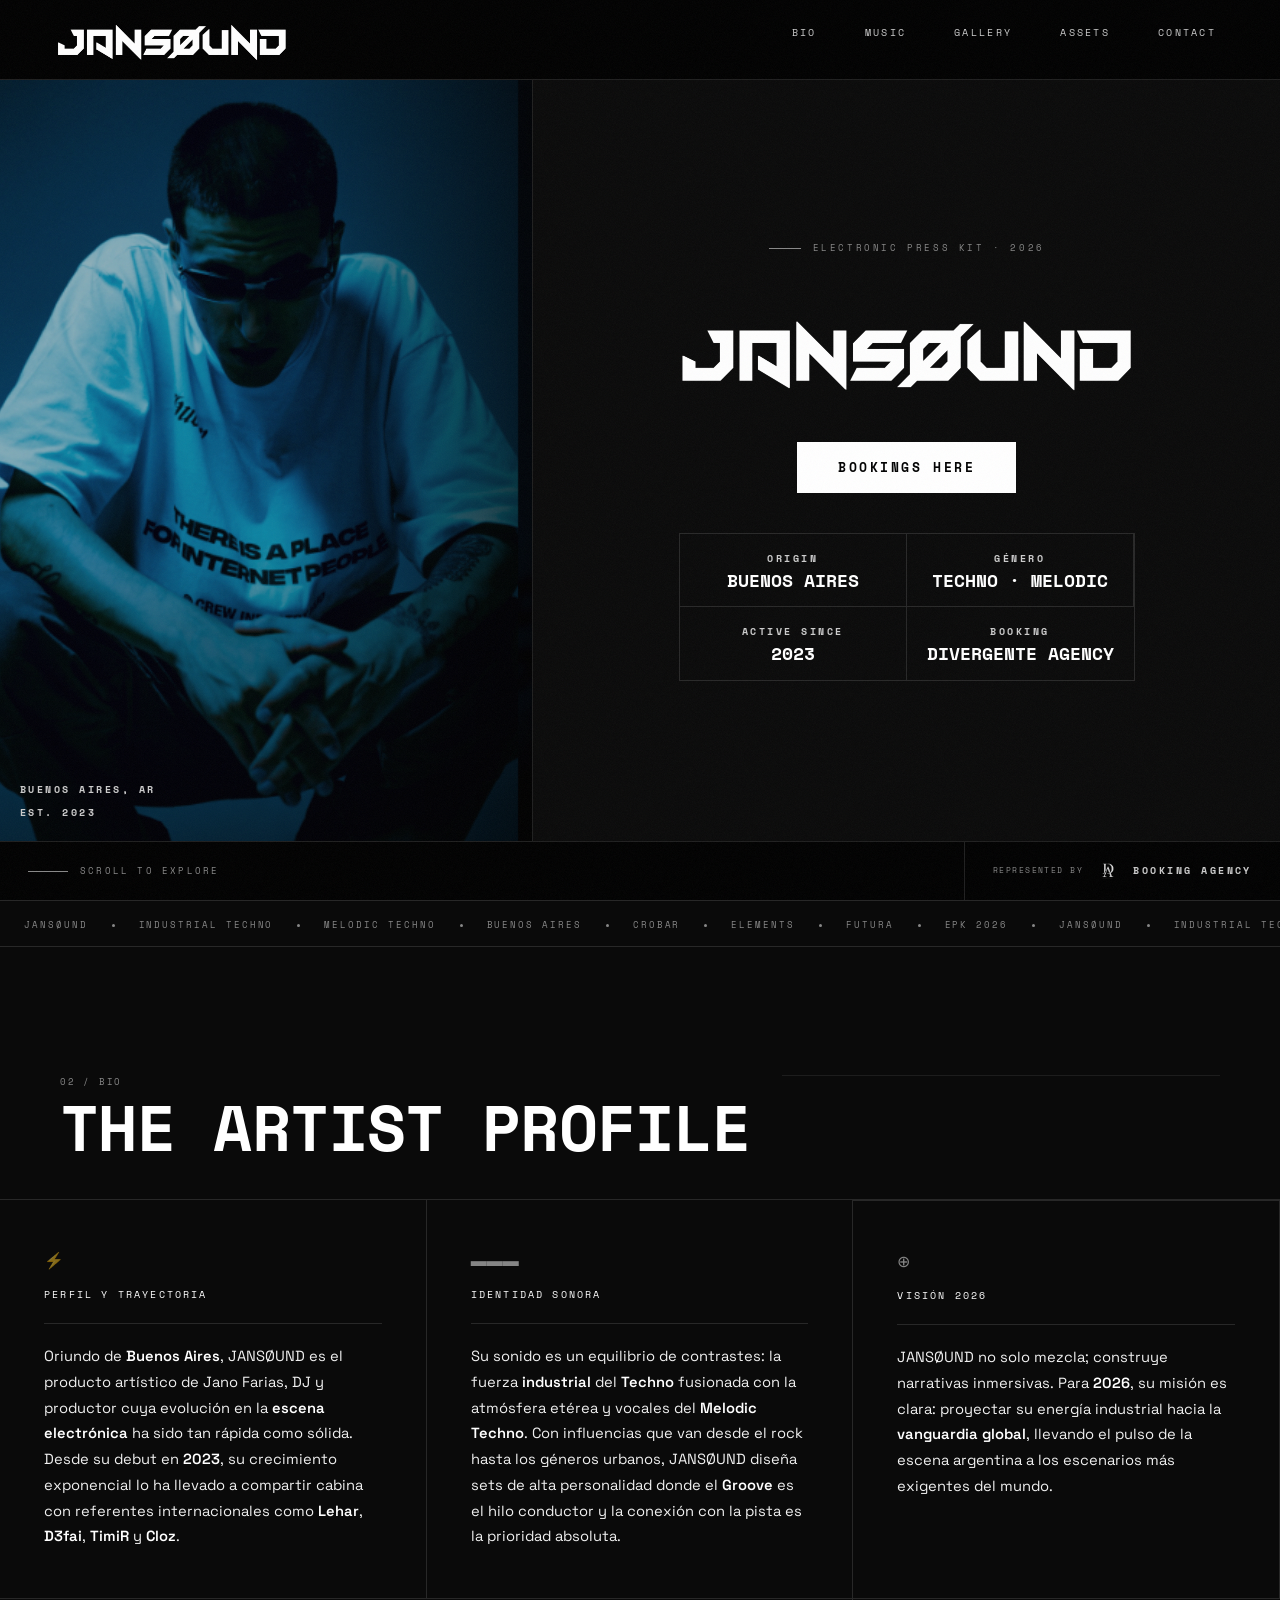
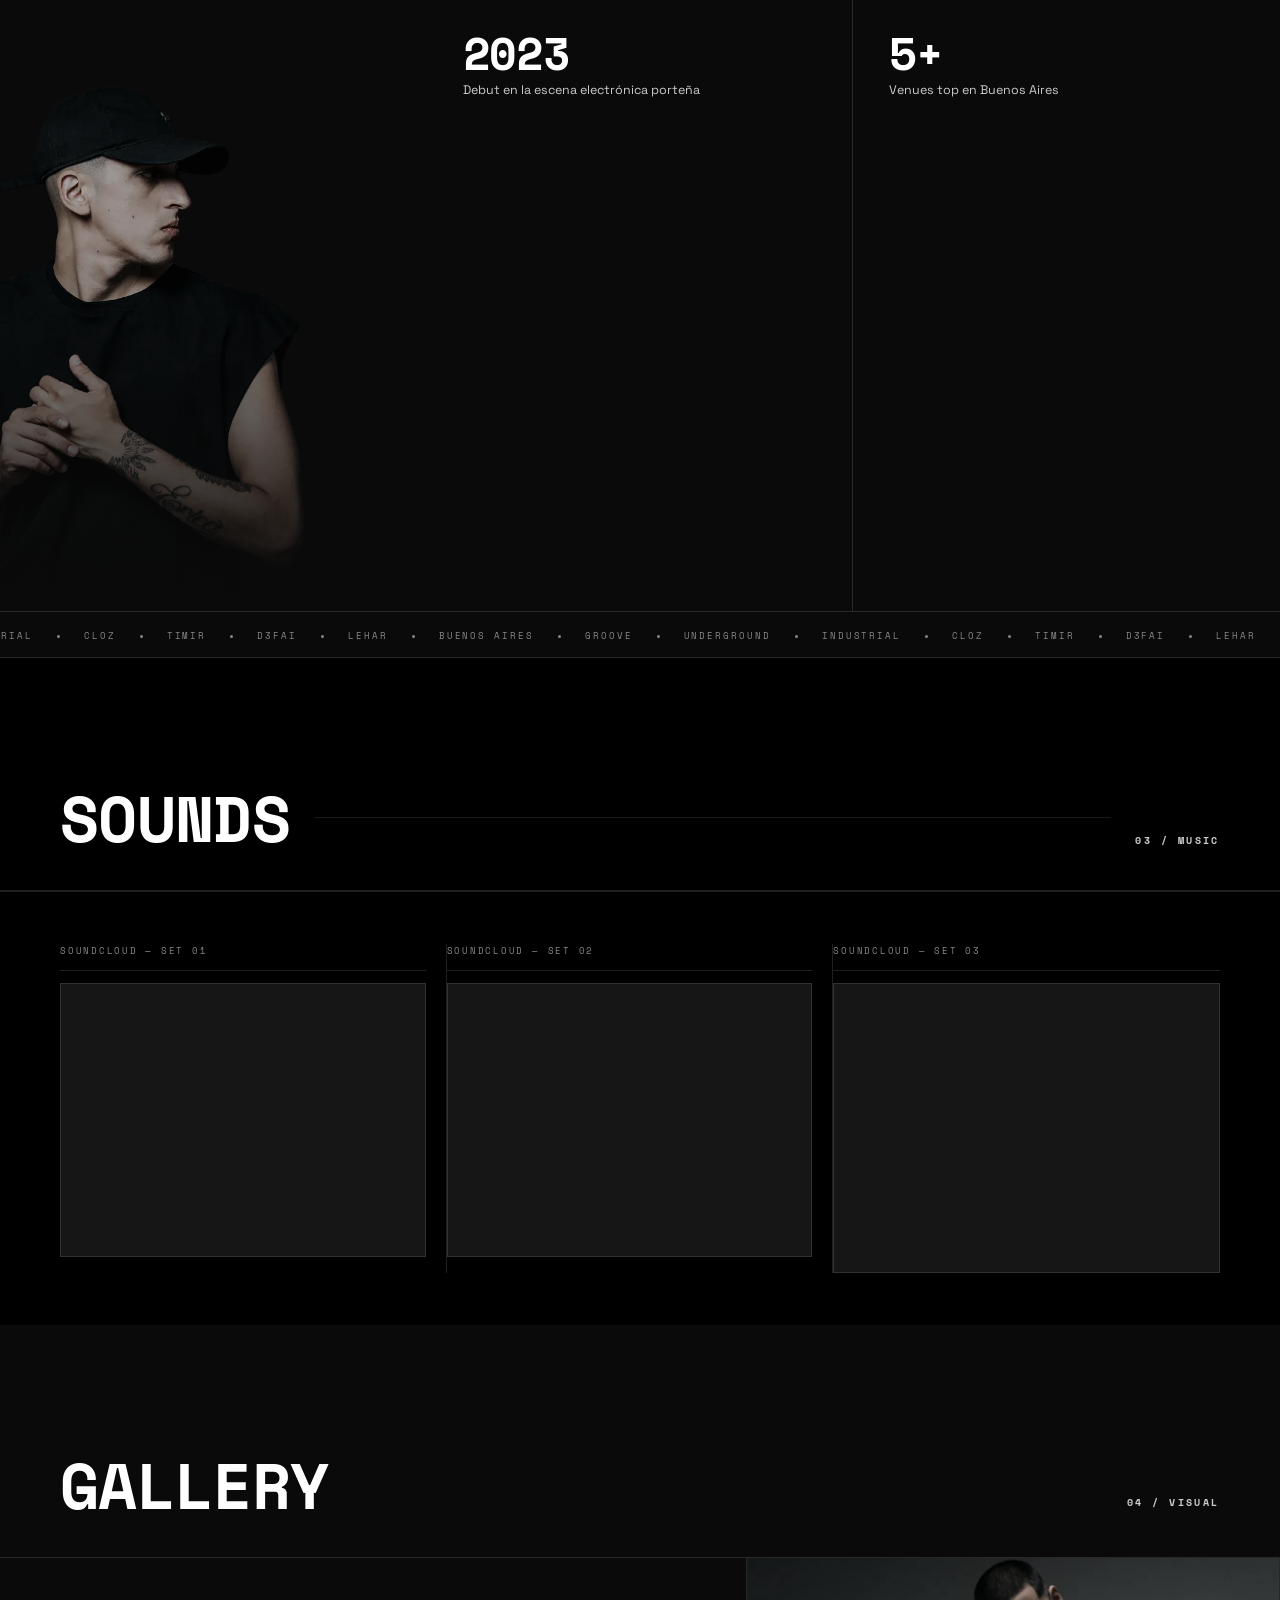
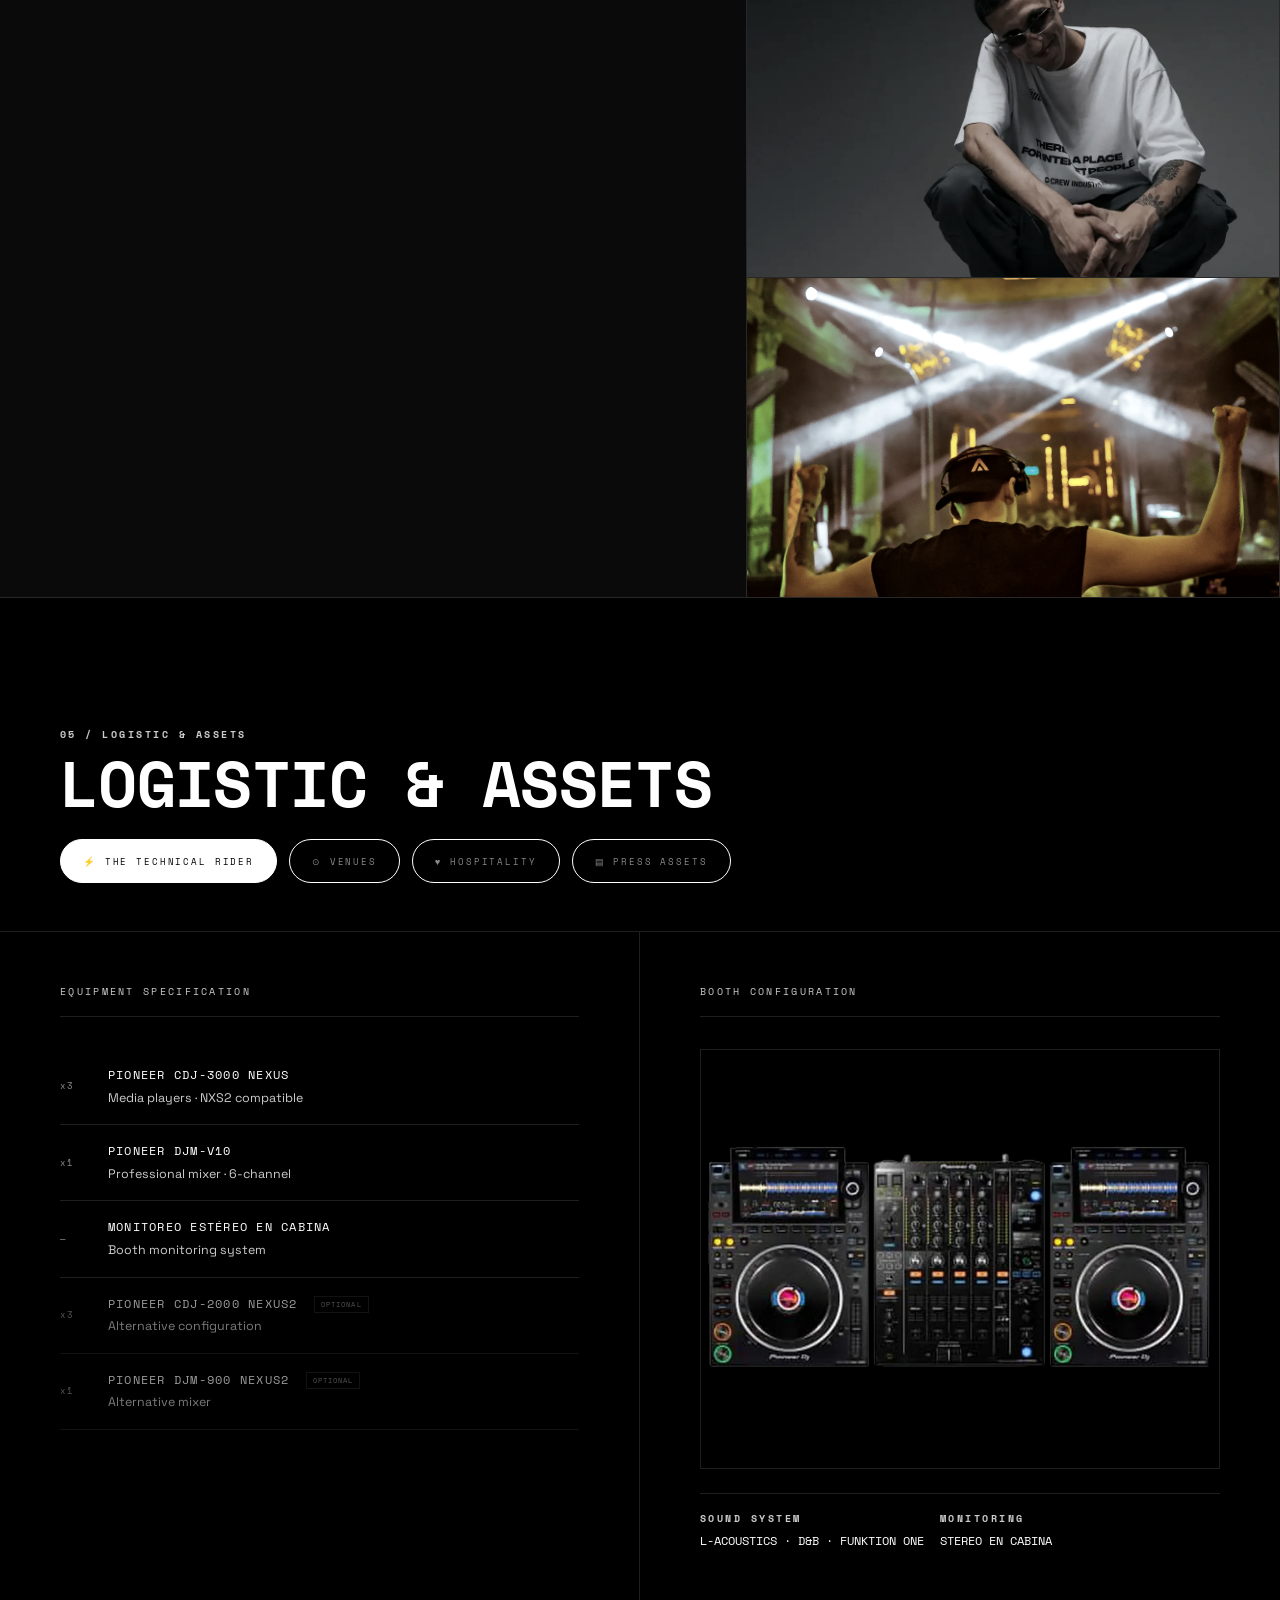
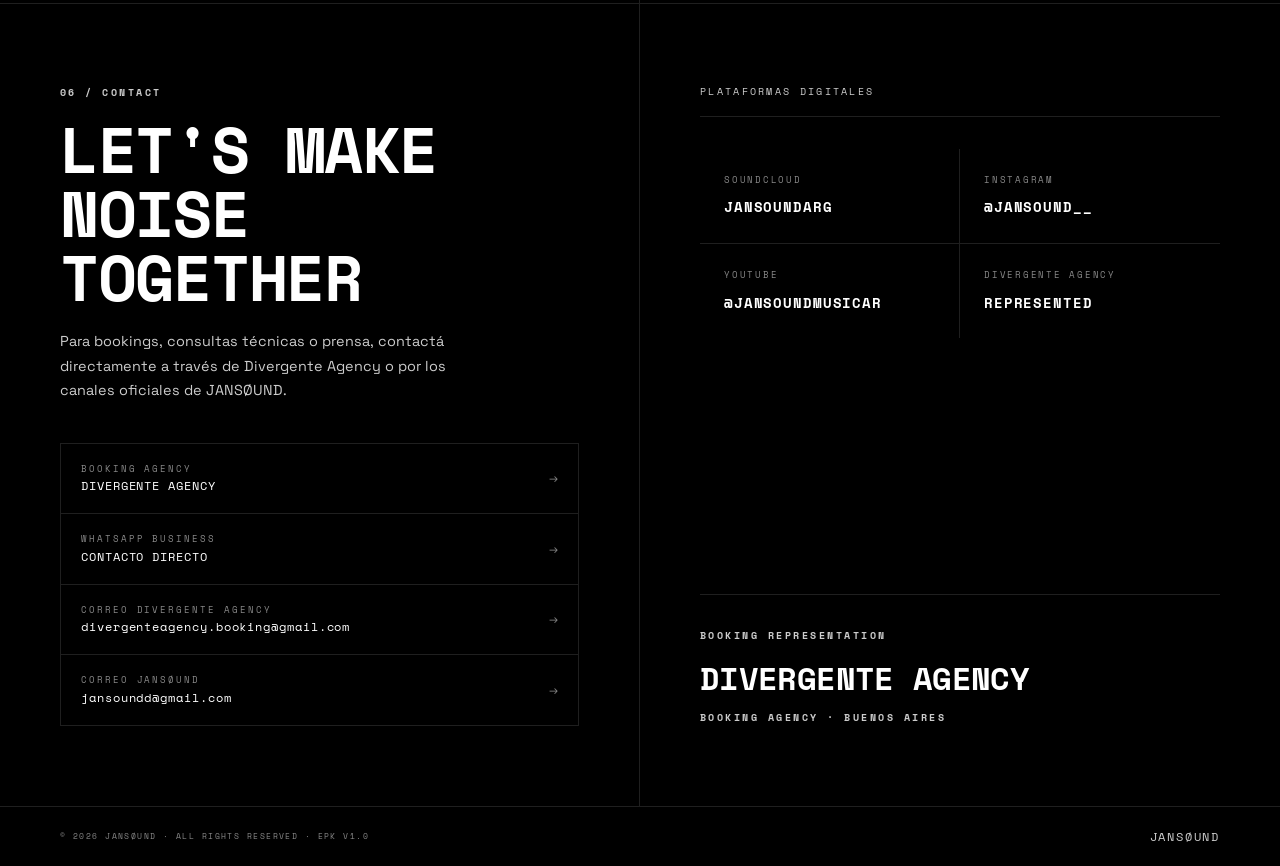
==== commit 5d7feee1: "design: update Open Graph image with optimized Figma version" ====
--- a/index.html
+++ b/index.html
@@ -10,18 +10,18 @@
   <link rel="icon" type="image/png" href="assets/img/favicon.ico.png" />
 
   <!-- Open Graph / Facebook -->
+  <meta property="og:title" content="JANSØUND — DJ & Music Producer | EPK 2026" />
+  <meta property="og:description" content="Industrial & Hypnotic Techno from Buenos Aires. Available for bookings worldwide." />
+  <meta property="og:image" content="https://jansound.com/assets/img/portada_web.png" />
+  <meta property="og:url" content="https://jansound.com" />
   <meta property="og:type" content="website" />
-  <meta property="og:url" content="https://jansound.com/" />
-  <meta property="og:title" content="JANSØUND | Digital Identity" />
-  <meta property="og:description" content="Official EPK: Bio, Music, Gigs & Technical Rider." />
-  <meta property="og:image" content="assets/img/portada_web.webp" />
 
   <!-- Twitter -->
-  <meta property="twitter:card" content="summary_large_image" />
-  <meta property="twitter:url" content="https://jansound.com/" />
-  <meta property="twitter:title" content="JANSØUND | Digital Identity" />
-  <meta property="twitter:description" content="Official EPK: Bio, Music, Gigs & Technical Rider." />
-  <meta property="twitter:image" content="assets/img/portada_web.webp" />
+  <meta name="twitter:card" content="summary_large_image" />
+  <meta name="twitter:title" content="JANSØUND — DJ & Music Producer | EPK 2026" />
+  <meta name="twitter:description" content="Industrial & Hypnotic Techno from Buenos Aires. Available for bookings worldwide." />
+  <meta name="twitter:image" content="https://jansound.com/assets/img/portada_web.png" />
+  <link rel="canonical" href="https://jansound.com" />
 
   <!-- Structured Data (JSON-LD) -->
   <script type="application/ld+json">
@@ -74,7 +74,7 @@
       <!-- PHOTO COLUMN -->
       <div class="hero-photo-col">
         <img
-          src="assets/img/portada_web.webp"
+          src="assets/img/portada_web.png"
           alt="JANSØUND — DJ & Music Producer"
           style="object-fit:cover;object-position:center;background:#000;"
           loading="lazy" />
@@ -439,16 +439,10 @@
           <div class="venue-sidebar-rotate">TOUR DATES · 2026</div>
           <div class="venue-list">
             <div class="venue-row">
-              <div class="t-label">09.05.2026</div>
-              <div class="venue-name">BLOOSOM (BATHROOM SESSION)</div>
+              <div class="t-label">06.06.2026</div>
+              <div class="venue-name">FUTURA X SETANDSETTING</div>
               <div class="venue-city">BUENOS AIRES</div>
-              <a href="https://www.passline.com/eventos/bathroom-session-by-bloosom-high-feeling" target="_blank" class="venue-badge" style="color:white; border-color:white;">TICKETS</a>
-            </div>
-            <div class="venue-row">
-              <div class="t-label">06.06.2026</div>
-              <div class="venue-name">TBA</div>
-              <div class="venue-city">COMING SOON</div>
-              <div class="venue-badge">INFO SOON</div>
+              <a href="https://wearebombo.app.link/nKQJfZjfc3b" target="_blank" class="venue-badge" style="color:white; border-color:white;">TICKETS</a>
             </div>
             <div class="venue-row">
               <div class="t-label">JULIO 2026</div>
@@ -516,33 +510,45 @@
         <div class="rider-col">
           <div class="rider-col-title">DOWNLOADABLE ASSETS (DIRECT)</div>
           <div class="contact-links" style="margin-top:0;">
-            <a href="assets/img/portada_web.webp" download="portada-jansound.webp" class="contact-link-row" style="text-decoration:none; background: rgba(255,255,255,0.05);">
+            <!-- PRESS SHOT -->
+            <a href="assets/img/portada_web.png" download="portada-jansound.png" class="contact-link-row" style="text-decoration:none; background: rgba(255,255,255,0.05);">
               <div>
                 <div class="contact-link-label">PRESS SHOT HD</div>
+                <div class="contact-link-val">DOWNLOAD .PNG</div>
+              </div>
+              <span class="contact-link-arrow">
+                <svg width="20" height="20" viewBox="0 0 24 24" fill="none" stroke="currentColor" stroke-width="2" stroke-linecap="round" stroke-linejoin="round"><path d="M21 15v4a2 2 0 0 1-2 2H5a2 2 0 0 1-2-2v-4"/><polyline points="7 10 12 15 17 10"/><line x1="12" y1="15" x2="12" y2="3"/></svg>
+              </span>
+            </a>
+            <!-- UNIFIED EPK -->
+            <a href="Press_Dowload.pdf" download="JANSØUND_EPK_2026.pdf" class="contact-link-row" style="text-decoration:none; background: rgba(255,255,255,0.05);">
+              <div>
+                <div class="contact-link-label">EPK PDF (UNIFIED)</div>
+                <div class="contact-link-val">DOWNLOAD .PDF</div>
+              </div>
+              <span class="contact-link-arrow">
+                <svg width="20" height="20" viewBox="0 0 24 24" fill="none" stroke="currentColor" stroke-width="2" stroke-linecap="round" stroke-linejoin="round"><path d="M21 15v4a2 2 0 0 1-2 2H5a2 2 0 0 1-2-2v-4"/><polyline points="7 10 12 15 17 10"/><line x1="12" y1="15" x2="12" y2="3"/></svg>
+              </span>
+            </a>
+            <!-- LOGO DA -->
+            <a href="assets/img/logo-DA.png" download="logo-DA-agency.png" class="contact-link-row" style="text-decoration:none; background: rgba(255,255,255,0.05);">
+              <div>
+                <div class="contact-link-label">LOGO DIVERGENTE AGENCY</div>
+                <div class="contact-link-val">DOWNLOAD .PNG</div>
+              </div>
+              <span class="contact-link-arrow">
+                <svg width="20" height="20" viewBox="0 0 24 24" fill="none" stroke="currentColor" stroke-width="2" stroke-linecap="round" stroke-linejoin="round"><path d="M21 15v4a2 2 0 0 1-2 2H5a2 2 0 0 1-2-2v-4"/><polyline points="7 10 12 15 17 10"/><line x1="12" y1="15" x2="12" y2="3"/></svg>
+              </span>
+            </a>
+            <!-- LOGO JANSOUND -->
+            <a href="assets/img/logo-jansound.webp" download="logo-jansound-official.webp" class="contact-link-row" style="text-decoration:none; background: rgba(255,255,255,0.05);">
+              <div>
+                <div class="contact-link-label">LOGO JANSØUND</div>
                 <div class="contact-link-val">DOWNLOAD .WEBP</div>
               </div>
-              <span class="contact-link-arrow">↓</span>
-            </a>
-            <a href="assets/docs/rider-tecnico-jansound.pdf" download="rider-tecnico-jansound.pdf" class="contact-link-row" style="text-decoration:none; background: rgba(255,255,255,0.05);">
-              <div>
-                <div class="contact-link-label">TECHNICAL RIDER</div>
-                <div class="contact-link-val">DOWNLOAD .PDF</div>
-              </div>
-              <span class="contact-link-arrow">↓</span>
-            </a>
-            <a href="assets/docs/press-kit-jansound.pdf" download="press-kit-jansound.pdf" class="contact-link-row" style="text-decoration:none; background: rgba(255,255,255,0.05);">
-              <div>
-                <div class="contact-link-label">PRESS KIT</div>
-                <div class="contact-link-val">DOWNLOAD .PDF</div>
-              </div>
-              <span class="contact-link-arrow">↓</span>
-            </a>
-            <a href="#" download class="contact-link-row" style="text-decoration:none; background: rgba(255,255,255,0.05);">
-              <div>
-                <div class="contact-link-label">BIO / ONE-SHEET</div>
-                <div class="contact-link-val">DOWNLOAD .PDF</div>
-              </div>
-              <span class="contact-link-arrow">↓</span>
+              <span class="contact-link-arrow">
+                <svg width="20" height="20" viewBox="0 0 24 24" fill="none" stroke="currentColor" stroke-width="2" stroke-linecap="round" stroke-linejoin="round"><path d="M21 15v4a2 2 0 0 1-2 2H5a2 2 0 0 1-2-2v-4"/><polyline points="7 10 12 15 17 10"/><line x1="12" y1="15" x2="12" y2="3"/></svg>
+              </span>
             </a>
           </div>
         </div>
--- a/assets/css/styles.css
+++ b/assets/css/styles.css
@@ -1412,7 +1412,7 @@
     z-index: 100;
   }
   .hero-eyebrow { margin-bottom: 12px; }
-  .hero-meta-grid { display: none; }
+  .hero-meta-grid { display: none !important; }
   .bio-body { display: flex; flex-direction: column; }
   .bio-col { padding: 24px; border-right: none; border-bottom: var(--border); }
   .bio-col:nth-child(3) { grid-column: auto; }
@@ -1447,6 +1447,11 @@
   @keyframes mobileSubtleScale {
     from { transform: scale(1.0); }
     to { transform: scale(1.08); }
+  }
+  .gi-video, .gi-foto1, .gi-foto2 { 
+    grid-column: auto !important; 
+    grid-row: auto !important; 
+    width: 100%;
   }
   .gi-video { aspect-ratio: 4/5; }
   .gi-foto1, .gi-foto2 { aspect-ratio: 1; }
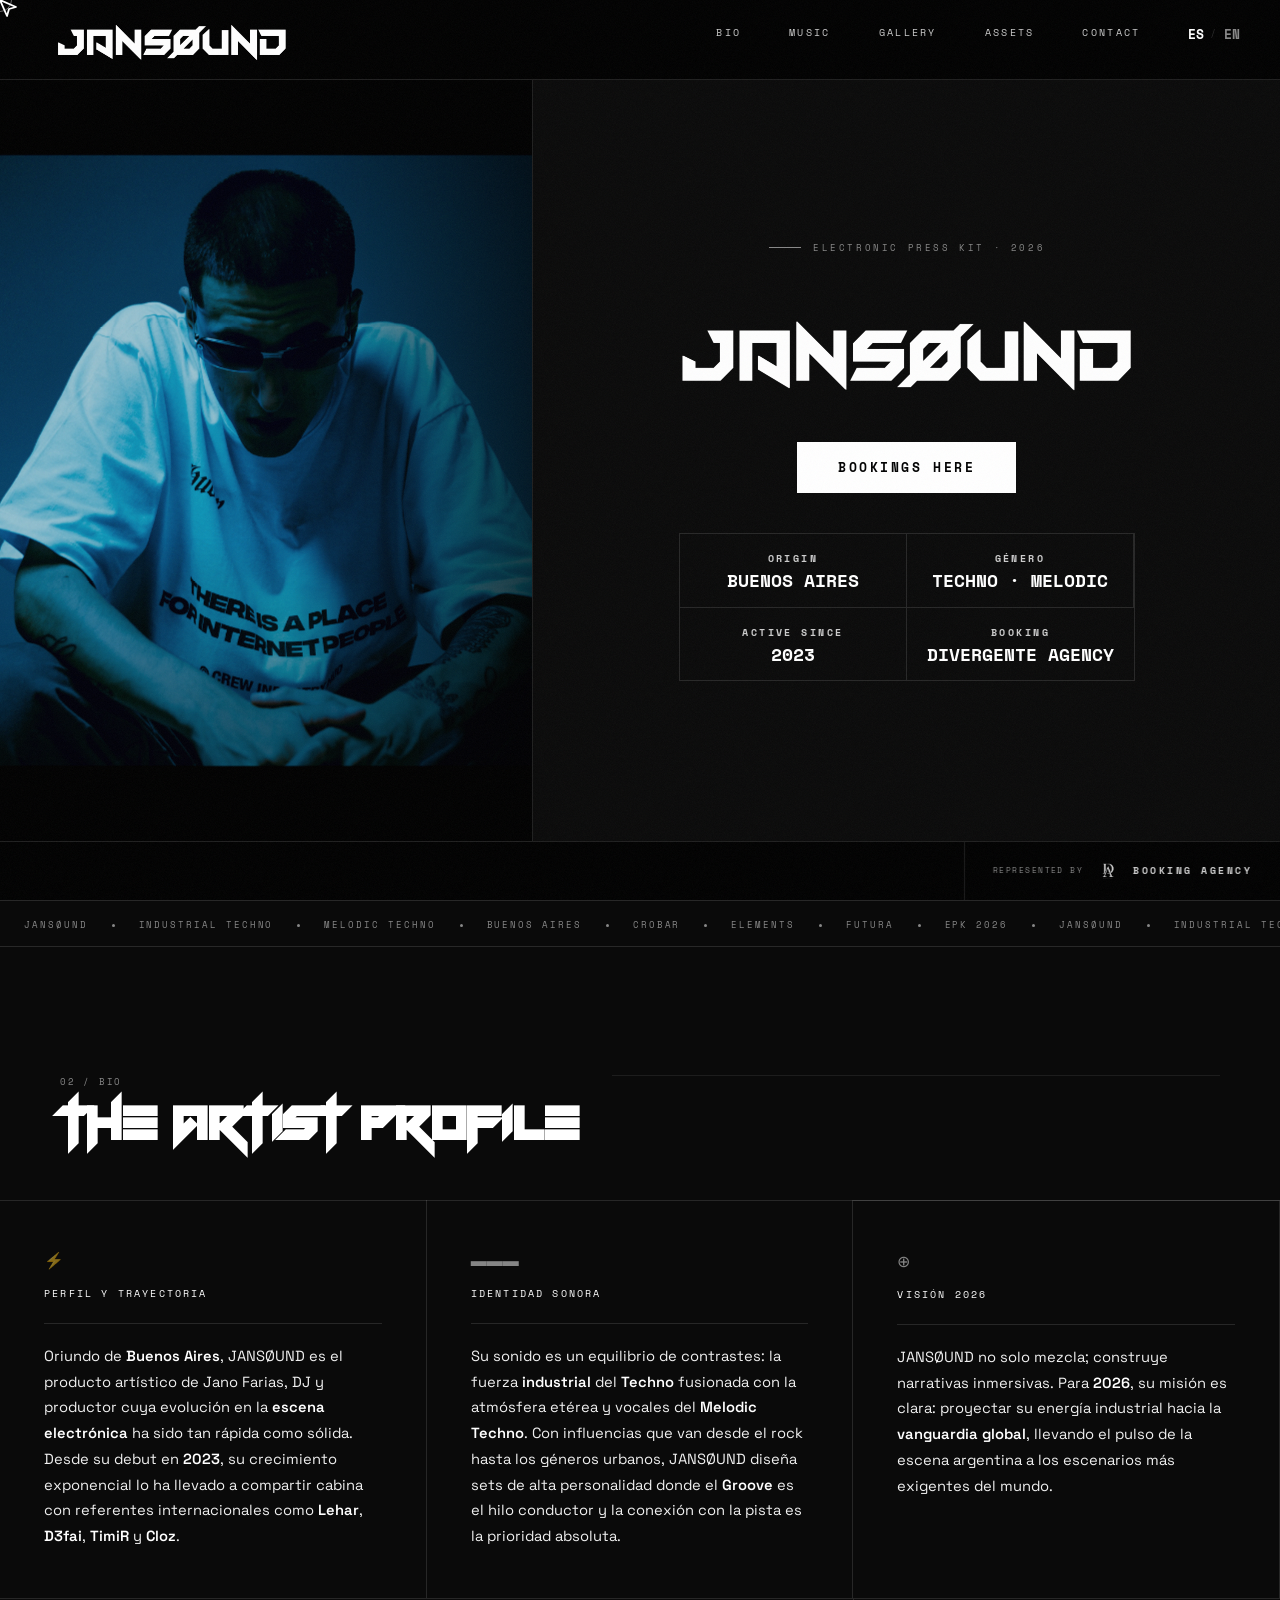
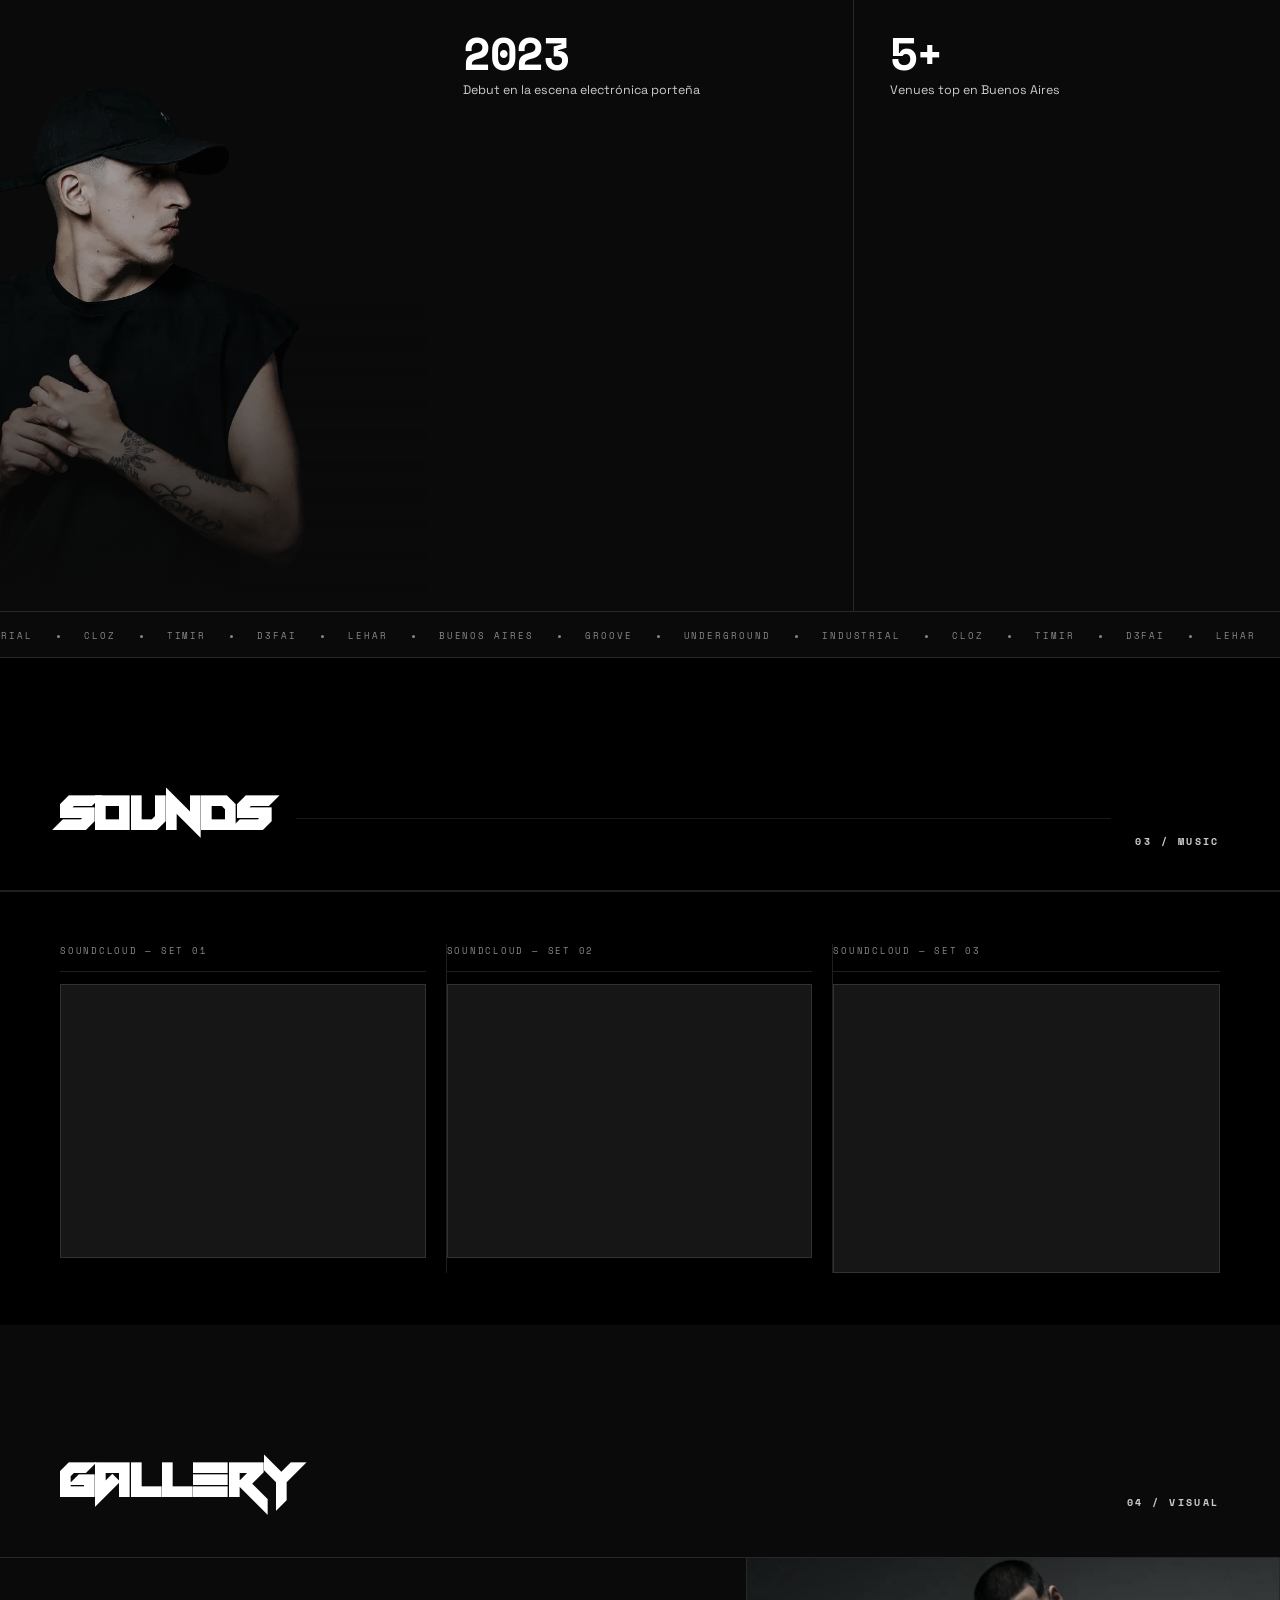
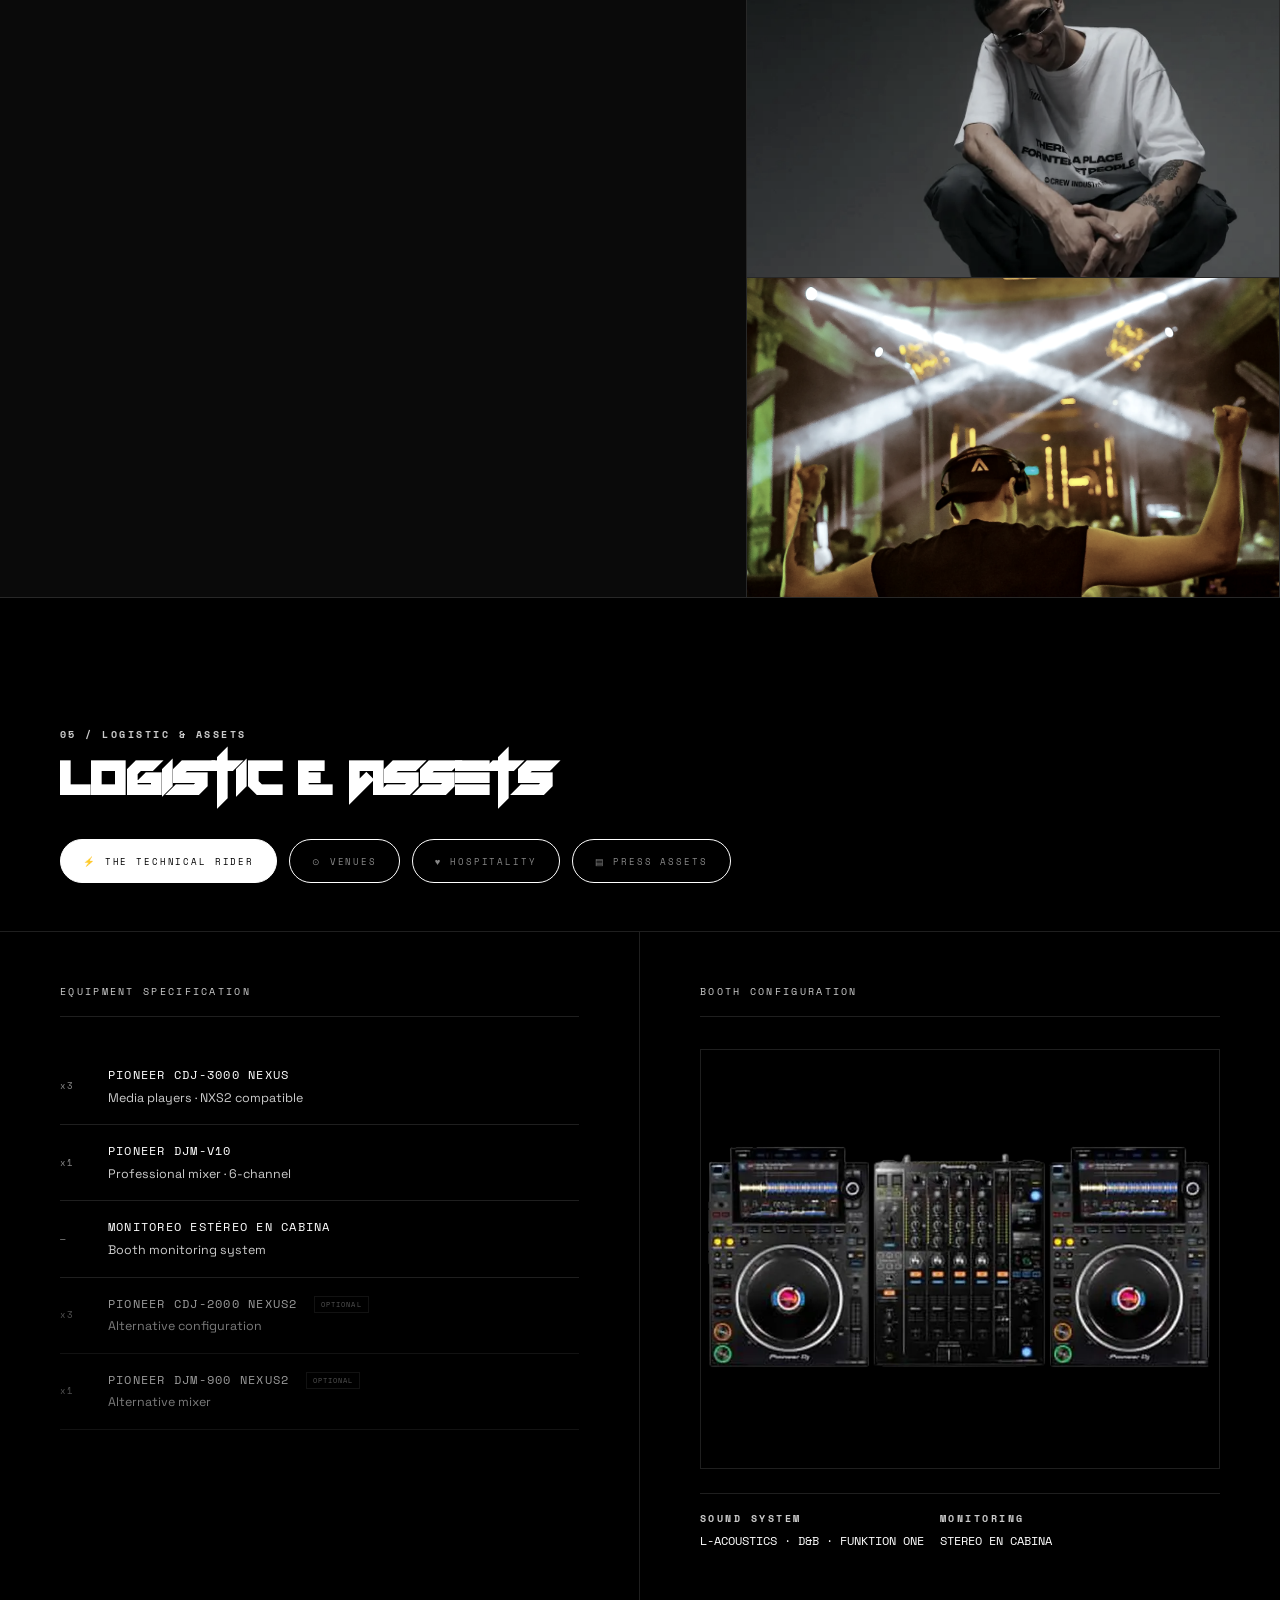
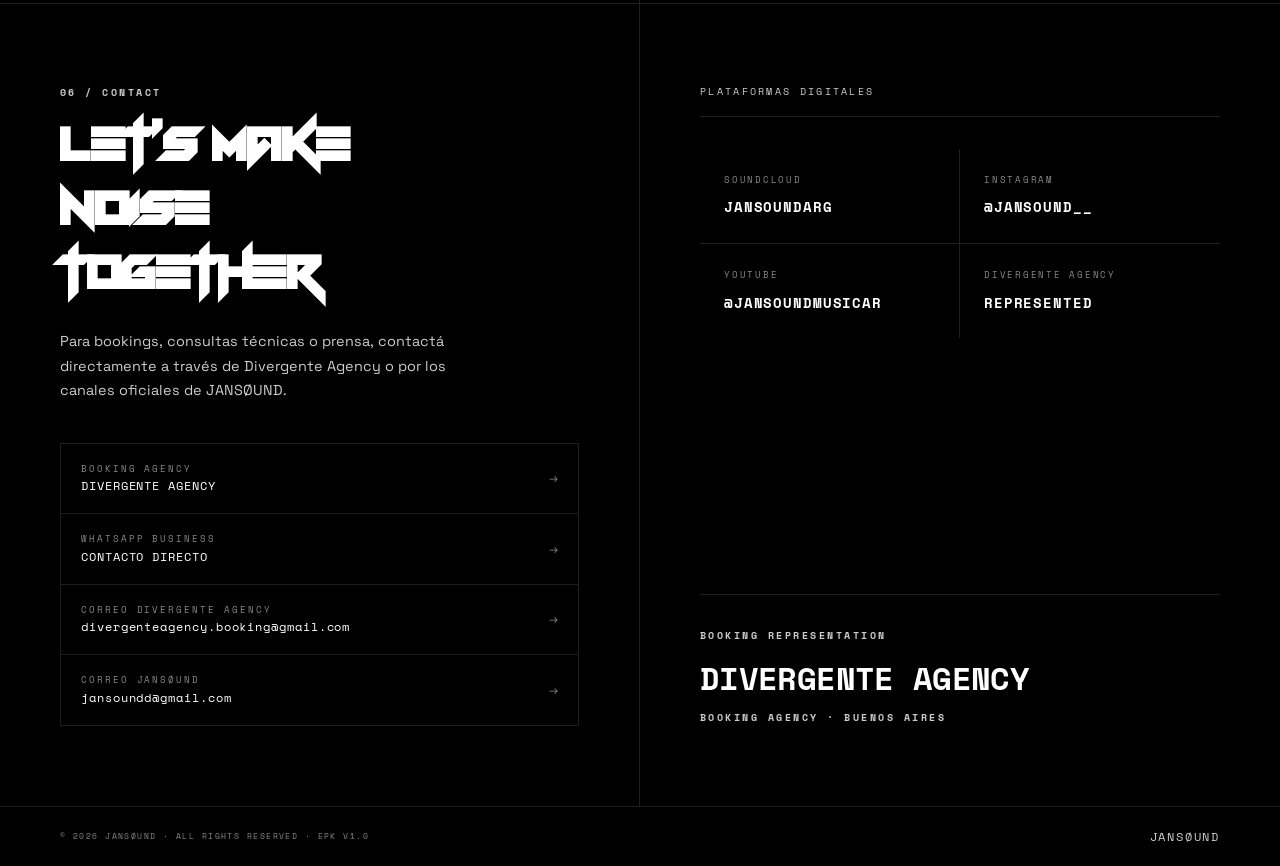
==== commit 1e004042: "feat: implement ES/EN language selector, premium custom arrow cursor, contained hero layout, and loc" ====
--- a/index.html
+++ b/index.html
@@ -62,6 +62,11 @@
       <a href="#gallery" id="link-gallery">GALLERY</a>
       <a href="#assets"  id="link-assets">ASSETS</a>
       <a href="#contact" id="link-contact">CONTACT</a>
+      <div class="lang-selector">
+        <button class="lang-btn active" data-lang="es">ES</button>
+        <span class="lang-separator">/</span>
+        <button class="lang-btn" data-lang="en">EN</button>
+      </div>
     </div>
   </nav>
 
@@ -74,34 +79,30 @@
       <!-- PHOTO COLUMN -->
       <div class="hero-photo-col">
         <img
-          src="assets/img/portada_web.png"
+          src="assets/img/jansound-hero.png"
           alt="JANSØUND — DJ & Music Producer"
           style="object-fit:cover;object-position:center;background:#000;"
           loading="lazy" />
         <div class="hero-photo-overlay"></div>
-        <div class="hero-photo-label">
-          <span class="t-label">BUENOS AIRES, AR</span>
-          <span class="t-label" style="margin-top:2px;">EST. 2023</span>
-        </div>
       </div>
 
       <!-- TITLE COLUMN -->
       <div class="hero-title-col">
-        <div class="hero-eyebrow">ELECTRONIC PRESS KIT · 2026</div>
-
-        <h1 style="margin: 0; line-height:0; position:relative; z-index:1;">
+        <div class="hero-eyebrow load-reveal" style="--delay: 1;">ELECTRONIC PRESS KIT · 2026</div>
+
+        <h1 class="load-reveal" style="margin: 0; line-height:0; position:relative; z-index:1; --delay: 2;">
           <img src="assets/img/logo-jansound-alt.webp" alt="JANSØUND"
                style="width:100%;max-width:520px;height:auto;display:block;filter:brightness(1);"
                loading="lazy" />
         </h1>
 
-        <a href="https://wa.me/5491138698026?text=Hola!%20Consulta%20Booking%20Jansound." target="_blank" class="hero-cta-btn">
+        <a href="https://wa.me/5491138698026?text=Hola!%20Consulta%20Booking%20Jansound." target="_blank" class="hero-cta-btn load-reveal" style="--delay: 3;">
           BOOKINGS HERE
         </a>
 
 
 
-        <div class="hero-meta-grid">
+        <div class="hero-meta-grid load-reveal" style="--delay: 4;">
           <div class="hero-meta-cell">
             <div class="t-label">ORIGIN</div>
             <div class="meta-val">BUENOS AIRES</div>
@@ -123,11 +124,7 @@
     </div>
 
     <!-- BOTTOM BAR -->
-    <div class="hero-footer-bar">
-      <div class="hero-footer-scroll">
-        <span class="scroll-line"></span>
-        SCROLL TO EXPLORE
-      </div>
+    <div class="hero-footer-bar load-reveal" style="--delay: 5;">
       <div class="hero-footer-agency">
         <span class="agency-badge">REPRESENTED BY</span>
         <img src="assets/img/logo-DA.png" alt="Divergente Agency" style="height:30px;width:auto;opacity:0.85;" loading="lazy" />
@@ -176,42 +173,69 @@
       <div class="bio-col">
         <div class="bio-col-head">
           <span class="bio-col-icon">⚡</span>
-          <div class="bio-col-title">PERFIL Y TRAYECTORIA</div>
-        </div>
-        <p>
+          <div class="bio-col-title">
+            <span class="lang-es">PERFIL Y TRAYECTORIA</span>
+            <span class="lang-en">PROFILE &amp; TRAJECTORY</span>
+          </div>
+        </div>
+        <p class="lang-es">
           Oriundo de <strong>Buenos Aires</strong>, JANSØUND es el producto artístico de Jano Farias,
           DJ y productor cuya evolución en la <strong>escena electrónica</strong> ha sido tan rápida
           como sólida. Desde su debut en <strong>2023</strong>, su crecimiento exponencial lo ha
           llevado a compartir cabina con referentes internacionales como <strong>Lehar</strong>,
           <strong>D3fai</strong>, <strong>TimiR</strong> y <strong>Cloz</strong>.
         </p>
+        <p class="lang-en">
+          Born in <strong>Buenos Aires</strong>, JANSØUND is the artistic project of Jano Farias,
+          a DJ and producer whose evolution in the <strong>electronic scene</strong> has been as rapid
+          as it is solid. Since his debut in <strong>2023</strong>, his exponential growth has led
+          him to share the booth with international references such as <strong>Lehar</strong>,
+          <strong>D3fai</strong>, <strong>TimiR</strong>, and <strong>Cloz</strong>.
+        </p>
       </div>
 
       <!-- COL 2 — Sonic Identity -->
       <div class="bio-col">
         <div class="bio-col-head">
           <span class="bio-col-icon">▬▬▬</span>
-          <div class="bio-col-title">IDENTIDAD SONORA</div>
-        </div>
-        <p>
+          <div class="bio-col-title">
+            <span class="lang-es">IDENTIDAD SONORA</span>
+            <span class="lang-en">SONIC IDENTITY</span>
+          </div>
+        </div>
+        <p class="lang-es">
           Su sonido es un equilibrio de contrastes: la fuerza <strong>industrial</strong> del
           <strong>Techno</strong> fusionada con la atmósfera etérea y vocales del
           <strong>Melodic Techno</strong>. Con influencias que van desde el rock hasta los géneros
           urbanos, JANSØUND diseña sets de alta personalidad donde el <strong>Groove</strong> es el
           hilo conductor y la conexión con la pista es la prioridad absoluta.
         </p>
+        <p class="lang-en">
+          His sound is a balance of contrasts: the <strong>industrial</strong> strength of
+          <strong>Techno</strong> fused with the ethereal atmosphere and vocals of
+          <strong>Melodic Techno</strong>. With rock and urban influences, JANSØUND designs sets with high
+          personality, where the <strong>Groove</strong> is the main thread and connection with the dancefloor is the absolute priority.
+        </p>
       </div>
 
       <!-- COL 3 — Vision -->
       <div class="bio-col" style="border-top:var(--border);">
         <div class="bio-col-head">
           <span class="bio-col-icon">⊕</span>
-          <div class="bio-col-title">VISIÓN 2026</div>
-        </div>
-        <p>
+          <div class="bio-col-title">
+            <span class="lang-es">VISIÓN 2026</span>
+            <span class="lang-en">VISION 2026</span>
+          </div>
+        </div>
+        <p class="lang-es">
           JANSØUND no solo mezcla; construye narrativas inmersivas. Para <strong>2026</strong>,
           su misión es clara: proyectar su energía industrial hacia la <strong>vanguardia global</strong>,
           llevando el pulso de la escena argentina a los escenarios más exigentes del mundo.
+        </p>
+        <p class="lang-en">
+          JANSØUND doesn't just mix; he builds immersive narratives. For <strong>2026</strong>,
+          his mission is clear: to project his industrial energy towards the <strong>global vanguard</strong>,
+          bringing the pulse of the Argentine scene to the world's most demanding stages.
         </p>
       </div>
 
@@ -230,13 +254,18 @@
       <div class="bio-stats reveal">
         <div class="bio-stat">
           <div class="stat-num">2023</div>
-          <div class="stat-label">Debut en la escena electrónica porteña</div>
+          <div class="stat-label">
+            <span class="lang-es">Debut en la escena electrónica porteña</span>
+            <span class="lang-en">Debut in Buenos Aires' electronic scene</span>
+          </div>
         </div>
         <div class="bio-stat">
           <div class="stat-num">5+</div>
-          <div class="stat-label">Venues top en Buenos Aires</div>
-        </div>
-
+          <div class="stat-label">
+            <span class="lang-es">Venues top en Buenos Aires</span>
+            <span class="lang-en">Top venues in Buenos Aires</span>
+          </div>
+        </div>
       </div>
     </div>
   </section>
@@ -384,7 +413,10 @@
             <div class="rider-item">
               <div class="rider-item-num">—</div>
               <div>
-                <div class="rider-item-name">MONITOREO ESTÉREO EN CABINA</div>
+                <div class="rider-item-name">
+                  <span class="lang-es">MONITOREO ESTÉREO EN CABINA</span>
+                  <span class="lang-en">BOOTH STEREO MONITORING</span>
+                </div>
                 <div class="rider-item-detail">Booth monitoring system</div>
               </div>
             </div>
@@ -423,7 +455,10 @@
             </div>
             <div>
               <div class="t-label">MONITORING</div>
-              <div style="font-family:var(--ff-title); font-size:0.75rem; margin-top:4px; text-transform:uppercase;">Stereo En Cabina</div>
+              <div style="font-family:var(--ff-title); font-size:0.75rem; margin-top:4px; text-transform:uppercase;">
+                <span class="lang-es">Stereo En Cabina</span>
+                <span class="lang-en">Stereo Booth</span>
+              </div>
             </div>
           </div>
         </div>
@@ -434,7 +469,10 @@
     <div class="assets-panel" id="panel-venues" role="tabpanel" aria-labelledby="tab-venues">
       <div class="venues-layout">
         
-        <div class="venues-heading">UPCOMING GIGS / PRÓXIMAS FECHAS</div>
+        <div class="venues-heading">
+          <span class="lang-es">PRÓXIMAS FECHAS</span>
+          <span class="lang-en">UPCOMING GIGS</span>
+        </div>
         <div class="venues-grid" style="margin-bottom: 64px;">
           <div class="venue-sidebar-rotate">TOUR DATES · 2026</div>
           <div class="venue-list">
@@ -445,7 +483,10 @@
               <a href="https://wearebombo.app.link/nKQJfZjfc3b" target="_blank" class="venue-badge" style="color:white; border-color:white;">TICKETS</a>
             </div>
             <div class="venue-row">
-              <div class="t-label">JULIO 2026</div>
+              <div class="t-label">
+                <span class="lang-es">JULIO 2026</span>
+                <span class="lang-en">JULY 2026</span>
+              </div>
               <div class="venue-name">EUROPA TOUR</div>
               <div class="venue-city">WORLDWIDE</div>
               <a href="https://wa.me/5491138698026?text=Hola!%20Consulta%20Booking%20Jansound." target="_blank" class="venue-badge" style="background: white; color: black; border-color: white;">BOOKINGS</a>
@@ -453,7 +494,10 @@
           </div>
         </div>
 
-        <div class="venues-heading">PAST VENUES / TRAYECTORIA</div>
+        <div class="venues-heading">
+          <span class="lang-es">TRAYECTORIA</span>
+          <span class="lang-en">PAST VENUES</span>
+        </div>
         <div class="venues-grid">
           <div class="venue-sidebar-rotate">SELECTED VENUES · BUENOS AIRES</div>
           <div class="venue-list">
@@ -482,7 +526,10 @@
     <div class="assets-panel" id="panel-hosp" role="tabpanel" aria-labelledby="tab-hosp">
       <div class="hospitality-layout">
         <div class="hosp-col">
-          <div class="hosp-title">REQUERIMIENTOS DE CABINA</div>
+          <div class="hosp-title">
+            <span class="lang-es">REQUERIMIENTOS DE CABINA</span>
+            <span class="lang-en">BOOTH REQUIREMENTS</span>
+          </div>
           <div class="hosp-list">
             <div class="hosp-item">
               <div class="hosp-icon">🍶</div>
@@ -577,8 +624,8 @@
           <div class="t-label">06 / CONTACT</div>
           <h2 class="contact-headline">LET'S MAKE<br>NOISE<br>TOGETHER</h2>
           <p class="contact-subline">
-            Para bookings, consultas técnicas o prensa, contactá directamente
-            a través de Divergente Agency o por los canales oficiales de JANSØUND.
+            <span class="lang-es">Para bookings, consultas técnicas o prensa, contactá directamente a través de Divergente Agency o por los canales oficiales de JANSØUND.</span>
+            <span class="lang-en">For bookings, technical inquiries, or press, contact directly through Divergente Agency or JANSØUND's official channels.</span>
           </p>
         </div>
         <div class="contact-links">
@@ -592,20 +639,29 @@
           <a href="https://wa.me/5491138698026?text=Hola!%20Consulta%20Booking%20Jansound." target="_blank" class="contact-link-row" style="text-decoration:none;">
             <div>
               <div class="contact-link-label">WHATSAPP BUSINESS</div>
-              <div class="contact-link-val">CONTACTO DIRECTO</div>
+              <div class="contact-link-val">
+                <span class="lang-es">CONTACTO DIRECTO</span>
+                <span class="lang-en">DIRECT CONTACT</span>
+              </div>
             </div>
             <span class="contact-link-arrow">→</span>
           </a>
           <a href="mailto:divergenteagency.booking@gmail.com" class="contact-link-row" style="text-decoration:none;">
             <div>
-              <div class="contact-link-label">CORREO DIVERGENTE AGENCY</div>
+              <div class="contact-link-label">
+                <span class="lang-es">CORREO DIVERGENTE AGENCY</span>
+                <span class="lang-en">DIVERGENTE AGENCY EMAIL</span>
+              </div>
               <div class="contact-link-val" style="text-transform:lowercase;">divergenteagency.booking@gmail.com</div>
             </div>
             <span class="contact-link-arrow">→</span>
           </a>
           <a href="mailto:jansoundd@gmail.com" class="contact-link-row" style="text-decoration:none;">
             <div>
-              <div class="contact-link-label">CORREO JANSØUND</div>
+              <div class="contact-link-label">
+                <span class="lang-es">CORREO JANSØUND</span>
+                <span class="lang-en">JANSØUND EMAIL</span>
+              </div>
               <div class="contact-link-val" style="text-transform:lowercase;">jansoundd@gmail.com</div>
             </div>
             <span class="contact-link-arrow">→</span>
@@ -615,7 +671,10 @@
 
       <div class="contact-right">
         <div>
-          <div class="contact-socials-title">PLATAFORMAS DIGITALES</div>
+          <div class="contact-socials-title">
+            <span class="lang-es">PLATAFORMAS DIGITALES</span>
+            <span class="lang-en">DIGITAL PLATFORMS</span>
+          </div>
           <div class="social-grid">
             <a href="https://soundcloud.com/jansoundarg" target="_blank" class="social-card" style="text-decoration:none;">
               <div class="social-platform">SOUNDCLOUD</div>
@@ -652,6 +711,13 @@
   </section>
   </main>
 
+  <div class="custom-cursor-arrow">
+    <svg width="20" height="20" viewBox="0 0 20 20" fill="none" xmlns="http://www.w3.org/2000/svg">
+      <path d="M0 0L16 7L9 9L7 16L0 0Z" stroke="white" stroke-width="1.8" stroke-linejoin="round" fill="none"/>
+    </svg>
+  </div>
+  <div class="custom-cursor-ring"></div>
+
   <script src="assets/js/main.js" defer></script>
 
 
--- a/assets/css/styles.css
+++ b/assets/css/styles.css
@@ -22,10 +22,17 @@
 
 @font-face {
   font-family: 'Vermin Vibes';
-  src: url('../fonts/vermin-vibes.ttf') format('truetype');
+  src: url('../fonts/Vermin-Vibes.woff2') format('woff2'),
+       url('../fonts/Vermin-Vibes.woff') format('woff'),
+       url('../fonts/vermin-vibes.ttf') format('truetype');
   font-weight: normal;
   font-style: normal;
   font-display: swap;
+}
+
+/* Global Heading Font Fallback */
+h1, h2, h3, h4, h5, h6, .gallery-title {
+  font-family: 'Vermin Vibes', sans-serif;
 }
 
 *, *::before, *::after { box-sizing: border-box; margin: 0; padding: 0; }
@@ -1347,12 +1354,14 @@
 ══════════════════════════════════════════ */
 .reveal {
   opacity: 0;
-  transform: translateY(16px);
-  transition: opacity 0.6s ease, transform 0.6s ease;
+  transform: translateY(40px) skewY(1deg);
+  transition: opacity 0.8s cubic-bezier(0.16, 1, 0.3, 1),
+              transform 0.8s cubic-bezier(0.16, 1, 0.3, 1);
+  will-change: transform, opacity;
 }
 .reveal.visible {
   opacity: 1;
-  transform: none;
+  transform: translateY(0) skewY(0);
 }
 
 /* ══════════════════════════════════════════
@@ -1509,3 +1518,182 @@
     min-height: 280px !important;
   }
 }
+
+/* ══════════════════════════════════════════
+   LANGUAGE SWITCHER & TRANSLATION SYSTEM
+   ══════════════════════════════════════════ */
+html[lang="es"] .lang-en { display: none !important; }
+html[lang="en"] .lang-es { display: none !important; }
+
+.lang-selector {
+  display: flex;
+  align-items: center;
+  gap: 6px;
+  margin-left: 24px;
+  font-family: var(--ff-title);
+  font-size: 0.65rem;
+  letter-spacing: 0.15em;
+  padding-bottom: 12px;
+}
+.lang-btn {
+  background: none;
+  border: none;
+  color: var(--grey-40);
+  cursor: pointer;
+  padding: 0;
+  transition: color 0.3s ease;
+  font-family: inherit;
+  font-weight: 700;
+}
+.lang-btn.active {
+  color: var(--white);
+}
+.lang-btn:hover {
+  color: var(--white);
+}
+.lang-separator {
+  color: var(--grey-60);
+}
+
+@media (max-width: 768px) {
+  .lang-selector {
+    margin-left: 10px;
+    padding: 0 10px 14px 15px;
+    font-size: 0.55rem;
+  }
+}
+
+/* ══════════════════════════════════════════
+   PREMIUM CUSTOM CURSOR
+   ══════════════════════════════════════════ */
+@media (hover: hover) {
+  html, body, a, button, select, input, textarea, .track-row, .social-card, .gallery-item {
+    cursor: none !important;
+  }
+
+  .custom-cursor-arrow {
+    position: fixed;
+    top: 0;
+    left: 0;
+    width: 20px;
+    height: 20px;
+    pointer-events: none;
+    z-index: 99999;
+    transform: translate3d(0, 0, 0);
+    will-change: transform;
+  }
+
+  .custom-cursor-arrow svg path {
+    transition: fill 0.3s ease, stroke 0.3s ease;
+  }
+
+  /* Hover state: fill arrow tip with white */
+  .custom-cursor-arrow.hover svg path {
+    fill: var(--white);
+  }
+
+  .custom-cursor-ring {
+    width: 24px;
+    height: 24px;
+    border: 1px solid rgba(255, 255, 255, 0.4);
+    border-radius: 50%;
+    position: fixed;
+    top: 0;
+    left: 0;
+    pointer-events: none;
+    z-index: 99998;
+    transform: translate3d(0, 0, 0) translate(-50%, -50%);
+    transition: background-color 0.3s ease, 
+                border-color 0.3s ease;
+    will-change: transform;
+  }
+
+  /* Hover state: fill ring with white and blend mode difference */
+  .custom-cursor-ring.hover {
+    background-color: var(--white);
+    border-color: var(--white);
+    mix-blend-mode: difference;
+    border-width: 0;
+  }
+}
+
+@media (hover: none) {
+  .custom-cursor-arrow, .custom-cursor-ring {
+    display: none !important;
+  }
+}
+
+/* ══════════════════════════════════════════
+   HERO PHOTO CONTAINMENT OPTIMIZATION
+   ══════════════════════════════════════════ */
+.hero-photo-col {
+  display: flex;
+  align-items: center;
+  justify-content: center;
+  background: var(--black);
+}
+.hero-photo-col img {
+  width: 100%;
+  height: 100%;
+  object-fit: contain !important;
+  object-position: center !important;
+}
+
+@media (max-width: 768px) {
+  .hero-photo-col {
+    flex: unset !important;
+    width: 100% !important;
+    height: auto !important;
+    aspect-ratio: 960 / 1080 !important;
+    min-height: auto !important;
+    border-right: none;
+    border-bottom: var(--border);
+  }
+  .hero-photo-col img {
+    width: 100% !important;
+    height: 100% !important;
+    object-fit: contain !important;
+  }
+}
+
+/* ══════════════════════════════════════════
+   UI CLEANUP ALIGNMENTS
+   ══════════════════════════════════════════ */
+.hero-footer-bar {
+  display: flex !important;
+  justify-content: flex-end !important;
+  align-items: center;
+}
+
+/* ══════════════════════════════════════════
+   SEQUENTIAL INITIAL LOAD ANIMATION
+   ══════════════════════════════════════════ */
+.load-reveal {
+  opacity: 0;
+  transform: translateY(30px) skewY(1deg);
+  animation: loadRevealAnim 1s cubic-bezier(0.16, 1, 0.3, 1) forwards;
+  animation-delay: calc(var(--delay) * 150ms);
+  will-change: transform, opacity;
+}
+
+@keyframes loadRevealAnim {
+  to {
+    opacity: 1;
+    transform: translateY(0) skewY(0);
+  }
+}
+
+/* Smooth zoom entrance for hero photo */
+.hero-photo-col img {
+  opacity: 0;
+  transform: scale(1.1);
+  animation: imgEntranceAnim 1.6s cubic-bezier(0.16, 1, 0.3, 1) forwards;
+  animation-delay: 200ms;
+}
+
+@keyframes imgEntranceAnim {
+  to {
+    opacity: 1;
+    transform: scale(1.02);
+  }
+}
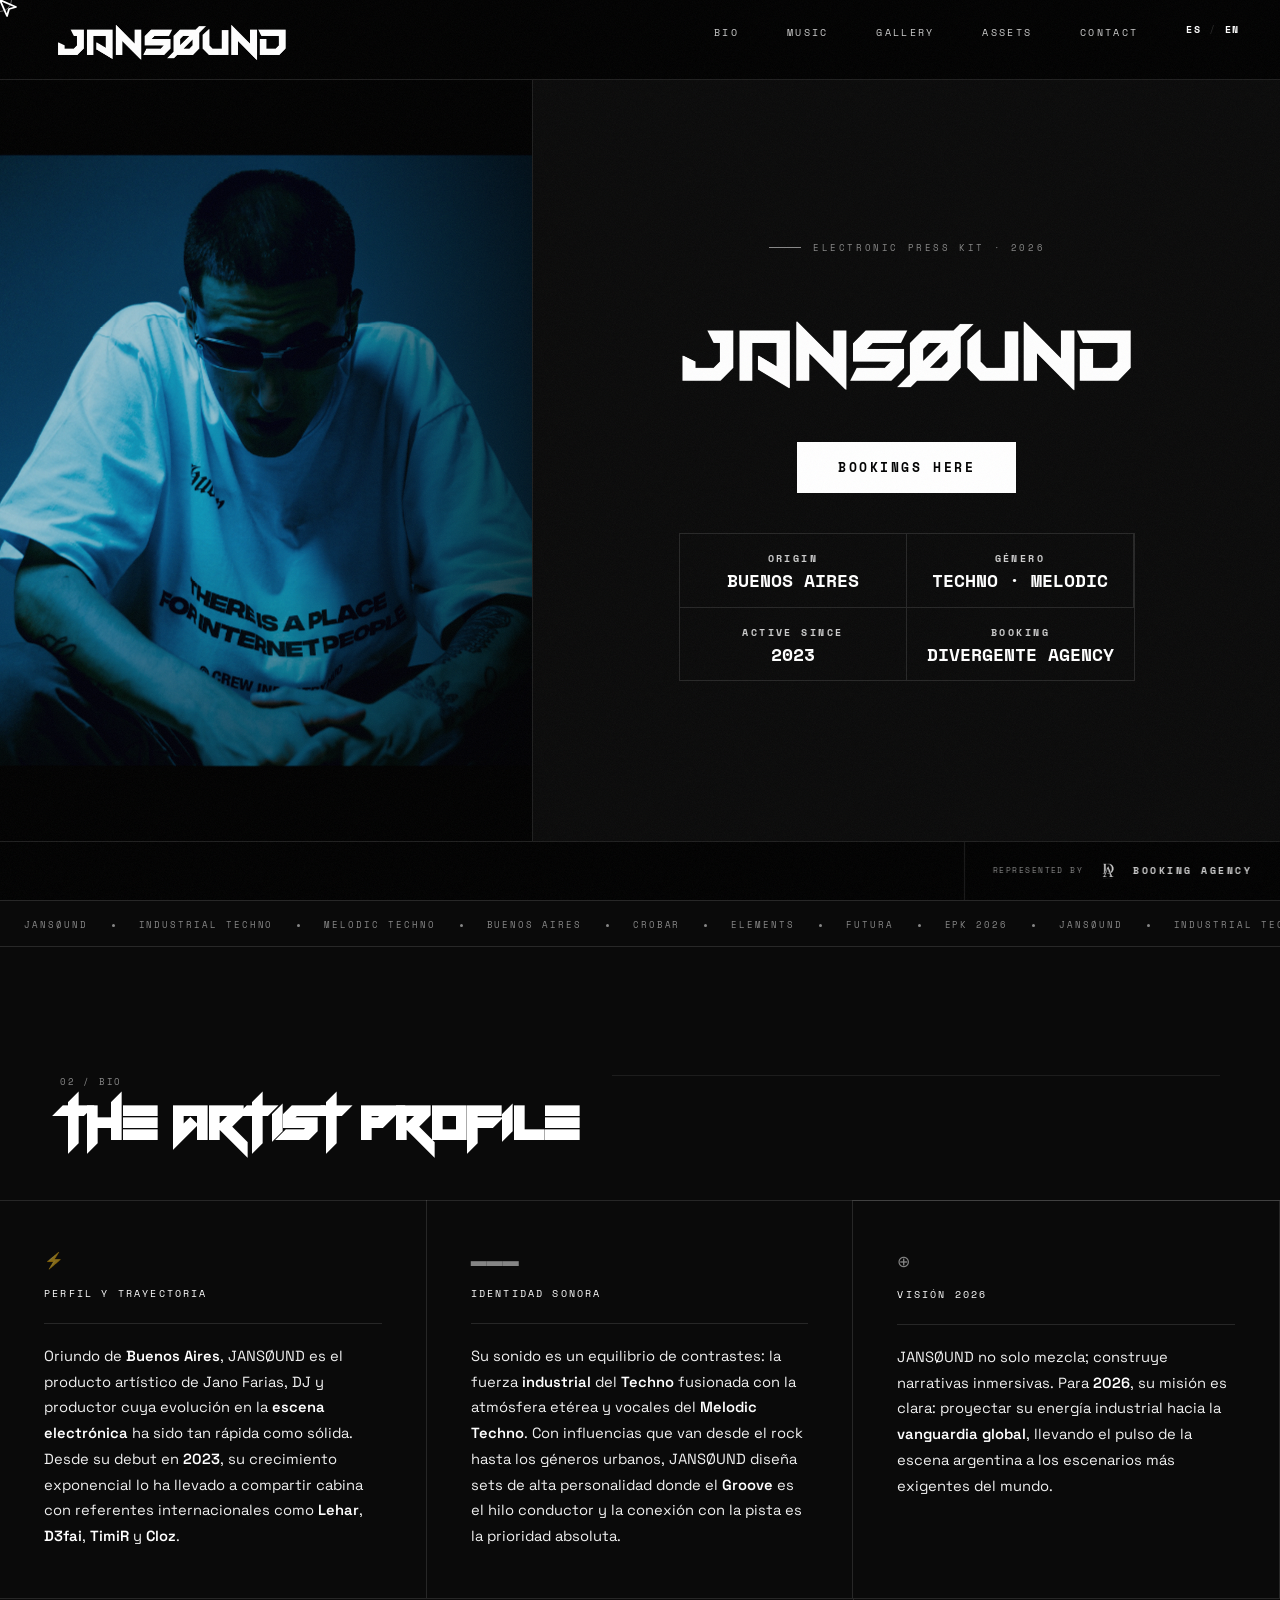
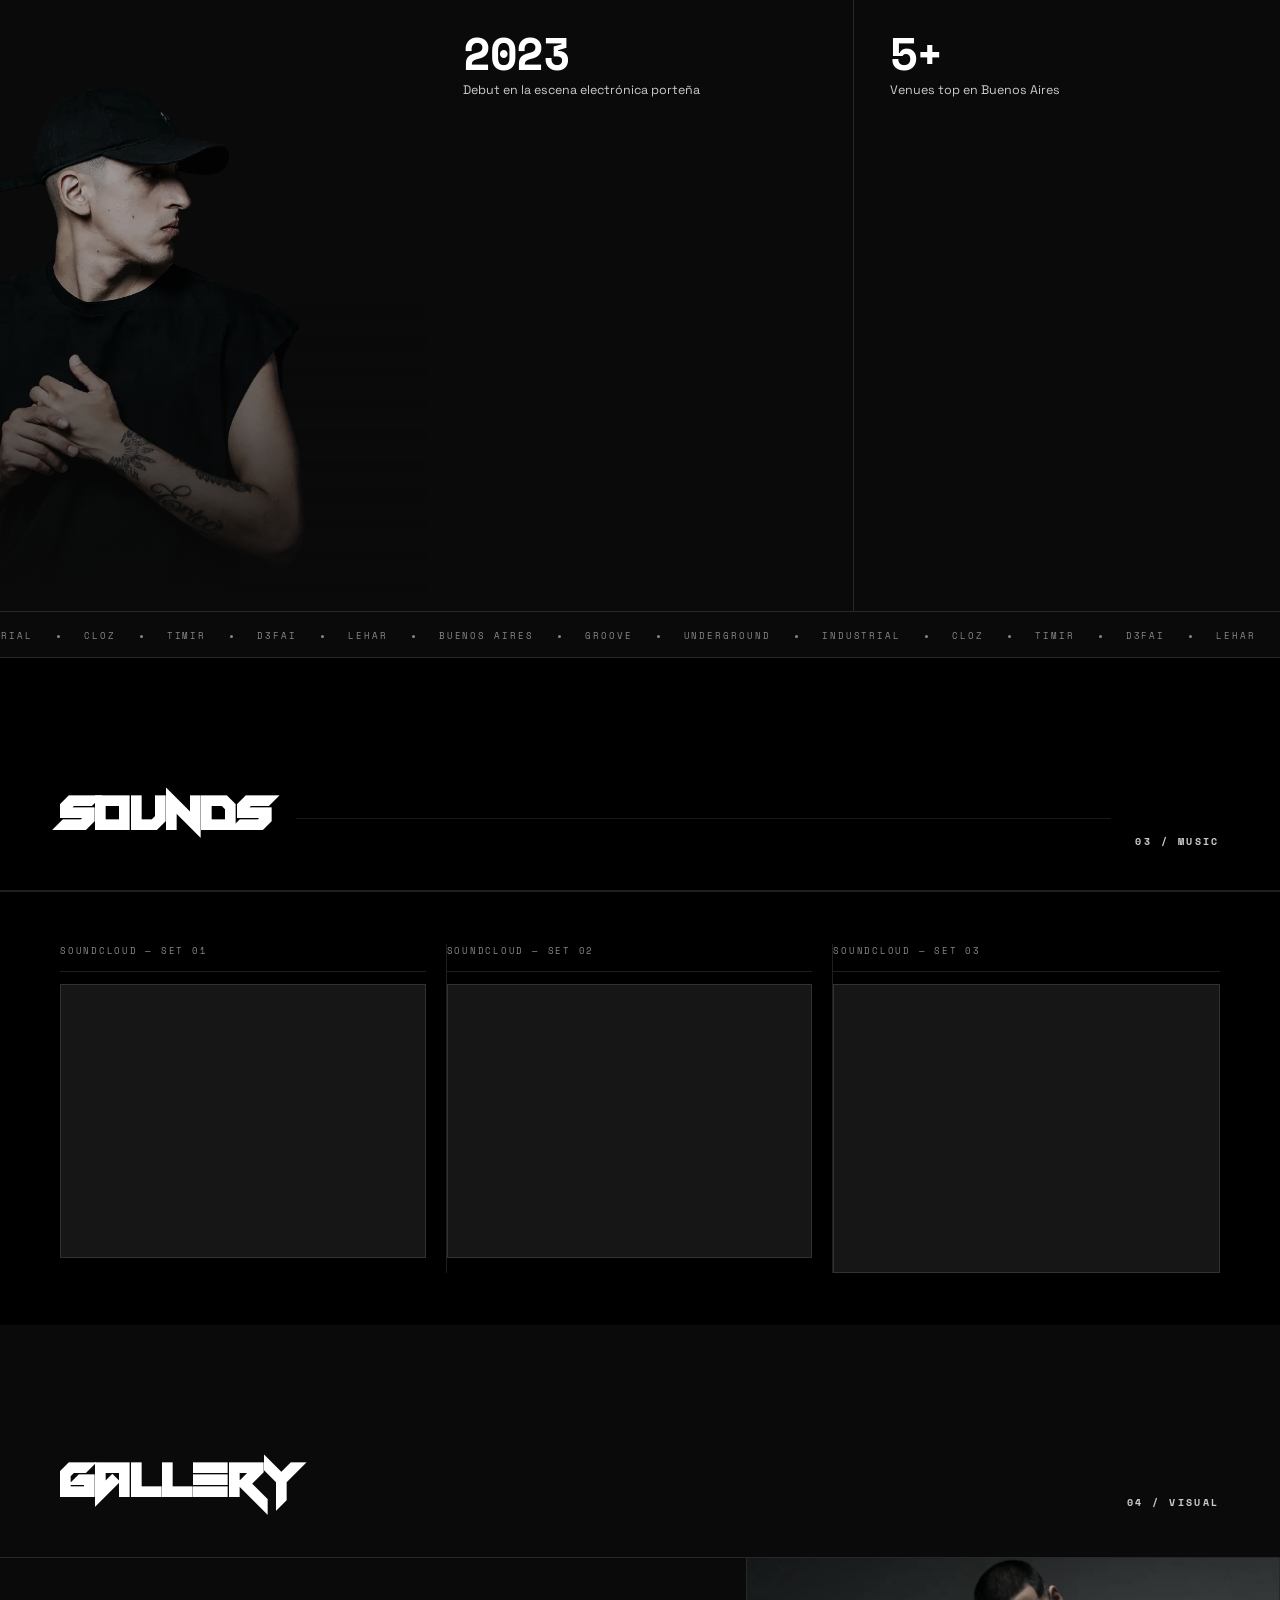
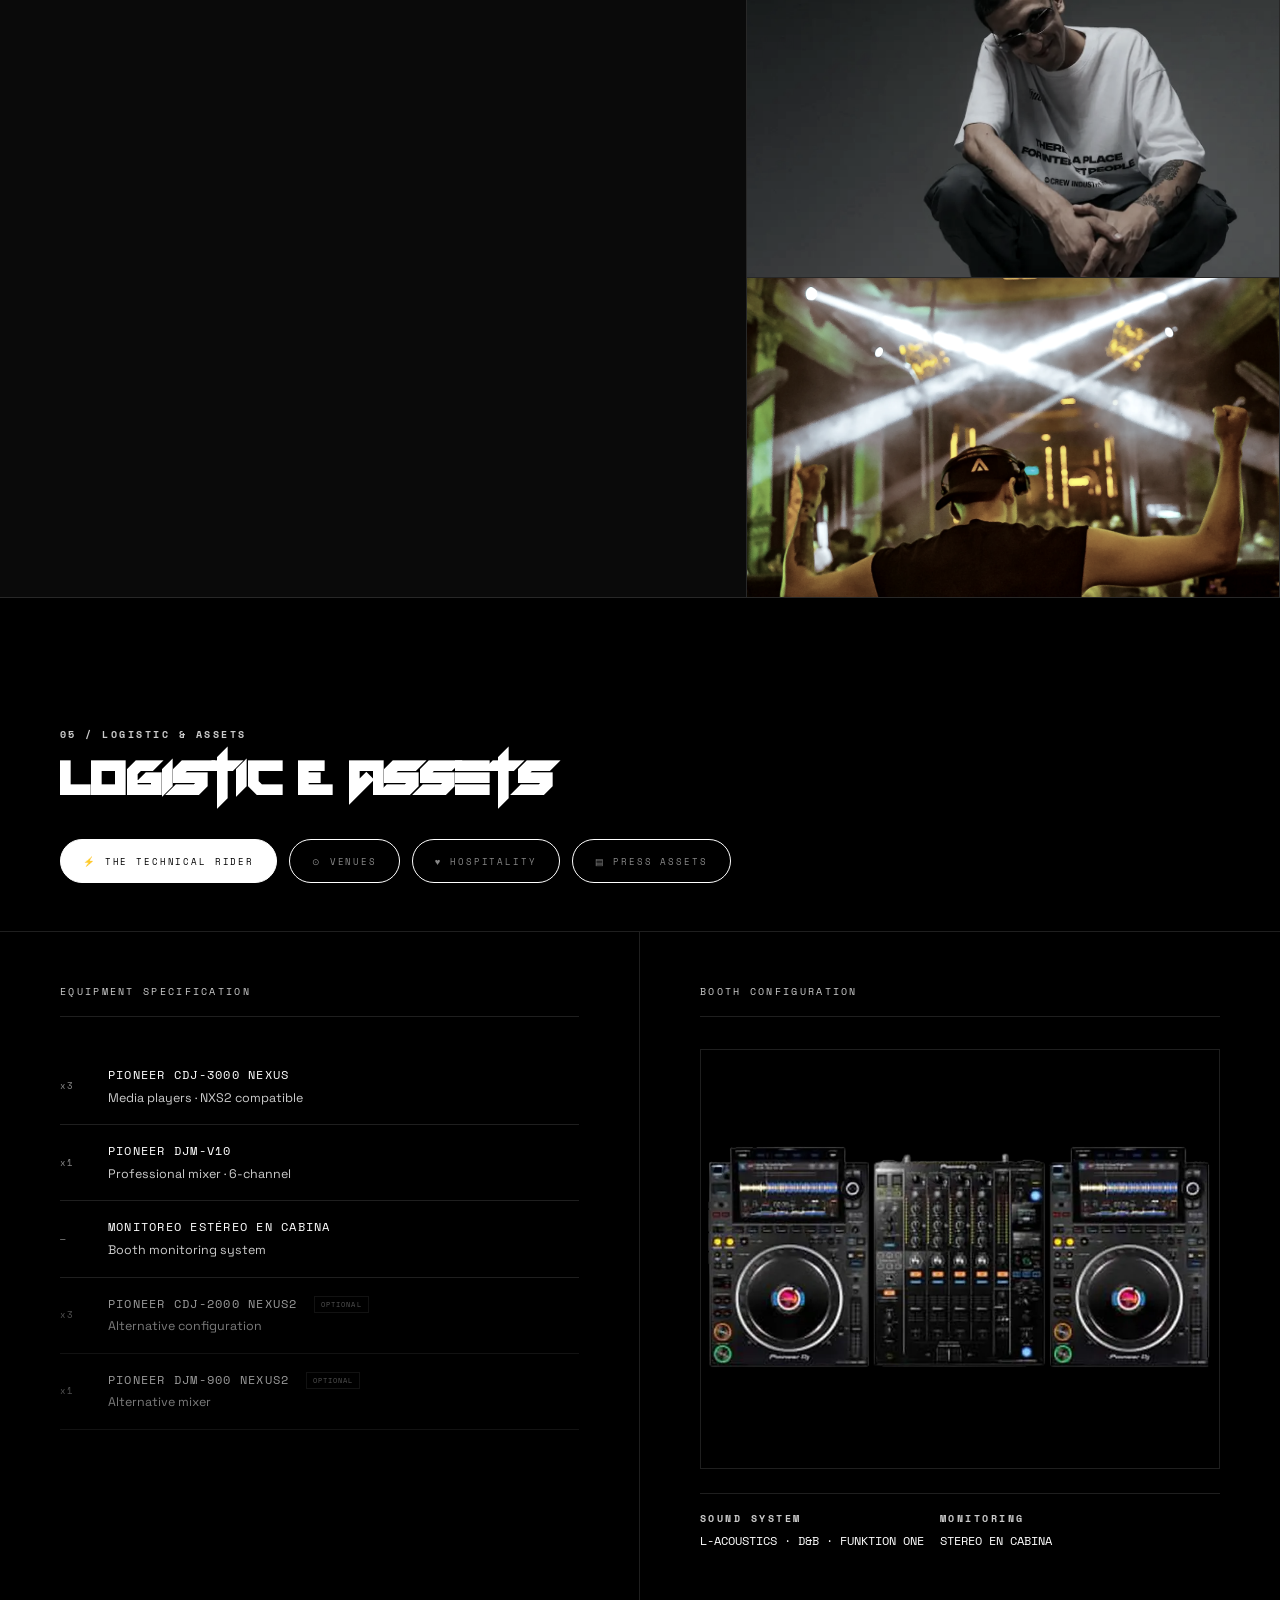
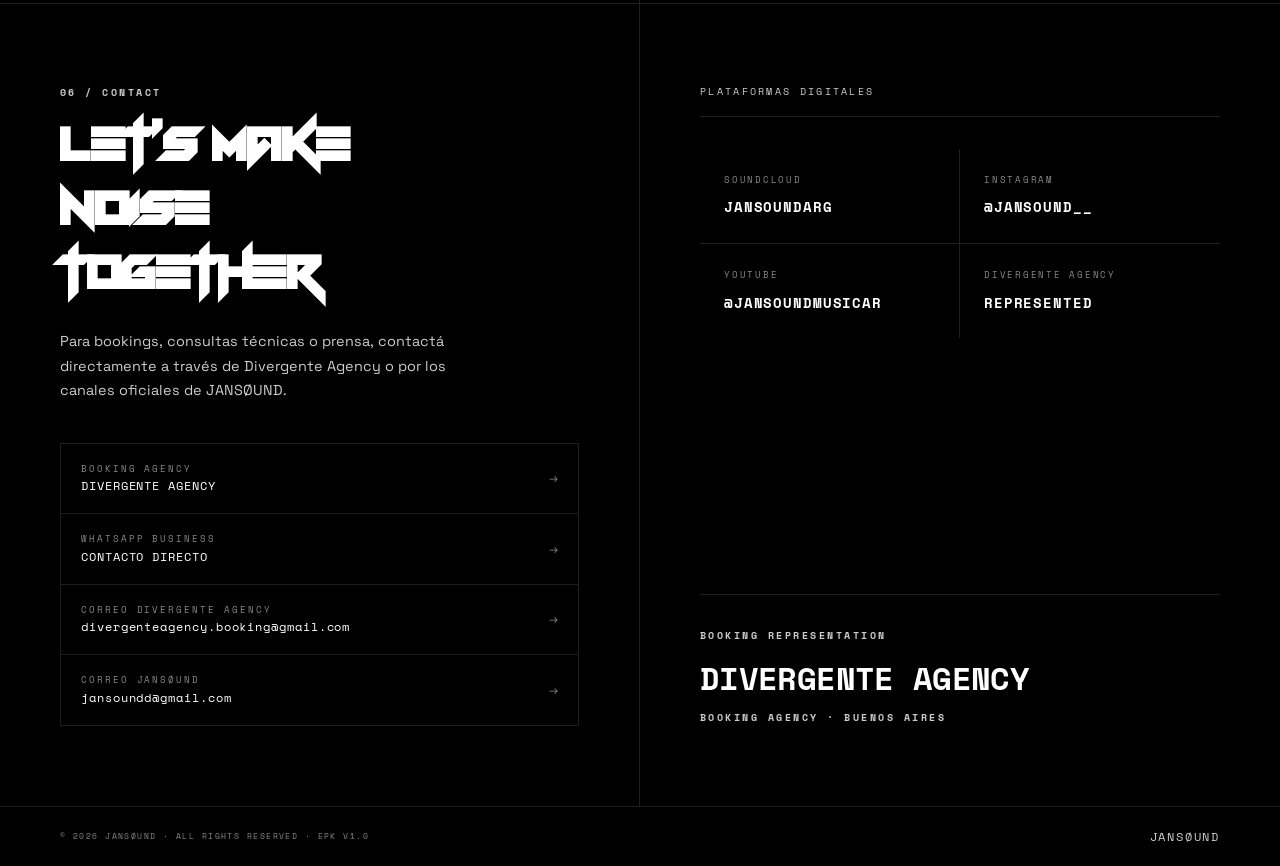
==== commit 2a9b20fb: "style: fix language selector baseline alignment and enforce button transparent resets" ====
--- a/index.html
+++ b/index.html
@@ -63,9 +63,9 @@
       <a href="#assets"  id="link-assets">ASSETS</a>
       <a href="#contact" id="link-contact">CONTACT</a>
       <div class="lang-selector">
-        <button class="lang-btn active" data-lang="es">ES</button>
+        <button class="lang-btn active" data-lang="es" style="background: none; border: none; padding: 0; cursor: pointer; font-family: inherit; font-size: inherit; font-weight: 700; color: inherit; letter-spacing: inherit;">ES</button>
         <span class="lang-separator">/</span>
-        <button class="lang-btn" data-lang="en">EN</button>
+        <button class="lang-btn" data-lang="en" style="background: none; border: none; padding: 0; cursor: pointer; font-family: inherit; font-size: inherit; font-weight: 700; color: inherit; letter-spacing: inherit;">EN</button>
       </div>
     </div>
   </nav>
--- a/assets/css/styles.css
+++ b/assets/css/styles.css
@@ -1528,38 +1528,43 @@
 .lang-selector {
   display: flex;
   align-items: center;
-  gap: 6px;
+  gap: 8px;
   margin-left: 24px;
   font-family: var(--ff-title);
   font-size: 0.65rem;
   letter-spacing: 0.15em;
+  height: 100%;
   padding-bottom: 12px;
+  box-sizing: border-box;
 }
 .lang-btn {
-  background: none;
-  border: none;
+  background: none !important;
+  border: none !important;
   color: var(--grey-40);
   cursor: pointer;
-  padding: 0;
+  padding: 0 !important;
   transition: color 0.3s ease;
   font-family: inherit;
   font-weight: 700;
+  line-height: 1;
 }
 .lang-btn.active {
-  color: var(--white);
+  color: var(--white) !important;
 }
 .lang-btn:hover {
-  color: var(--white);
+  color: var(--white) !important;
 }
 .lang-separator {
   color: var(--grey-60);
+  line-height: 1;
 }
 
 @media (max-width: 768px) {
   .lang-selector {
     margin-left: 10px;
-    padding: 0 10px 14px 15px;
+    padding: 0 15px 14px 15px;
     font-size: 0.55rem;
+    height: auto;
   }
 }
 
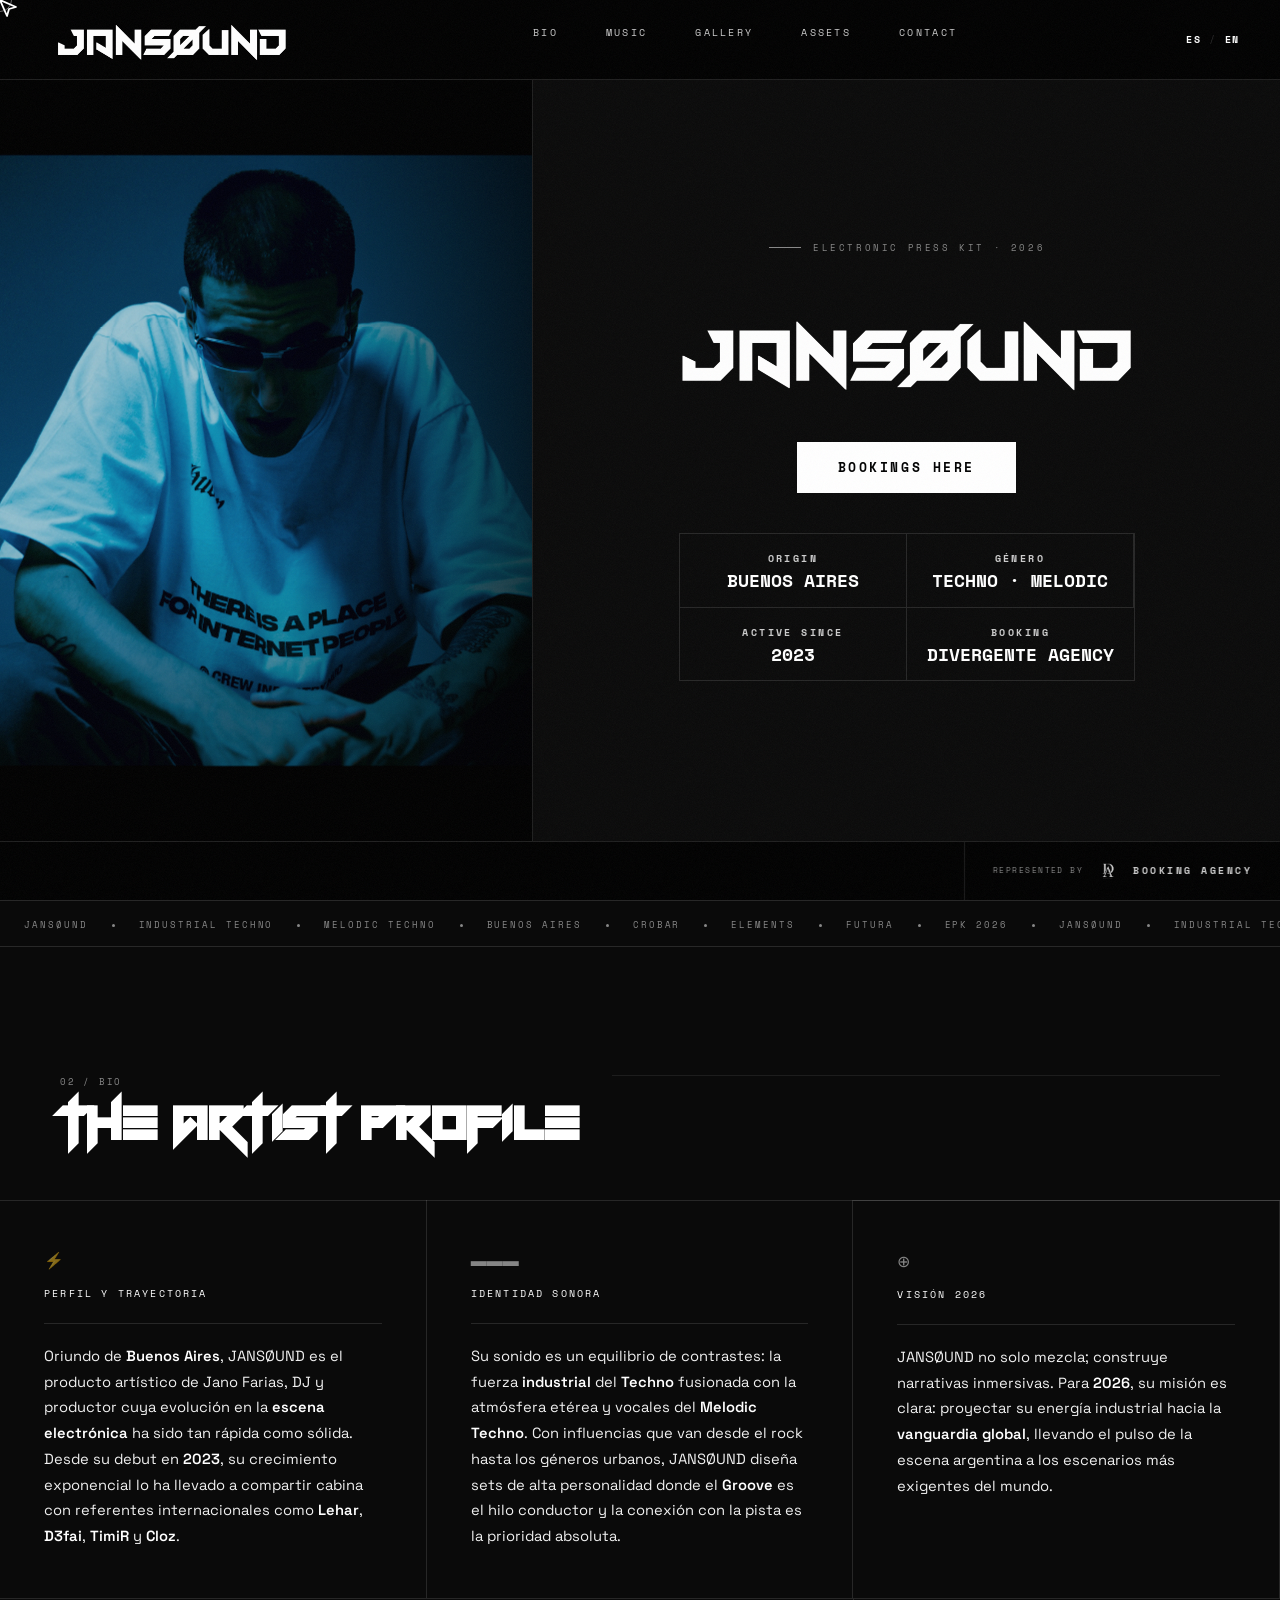
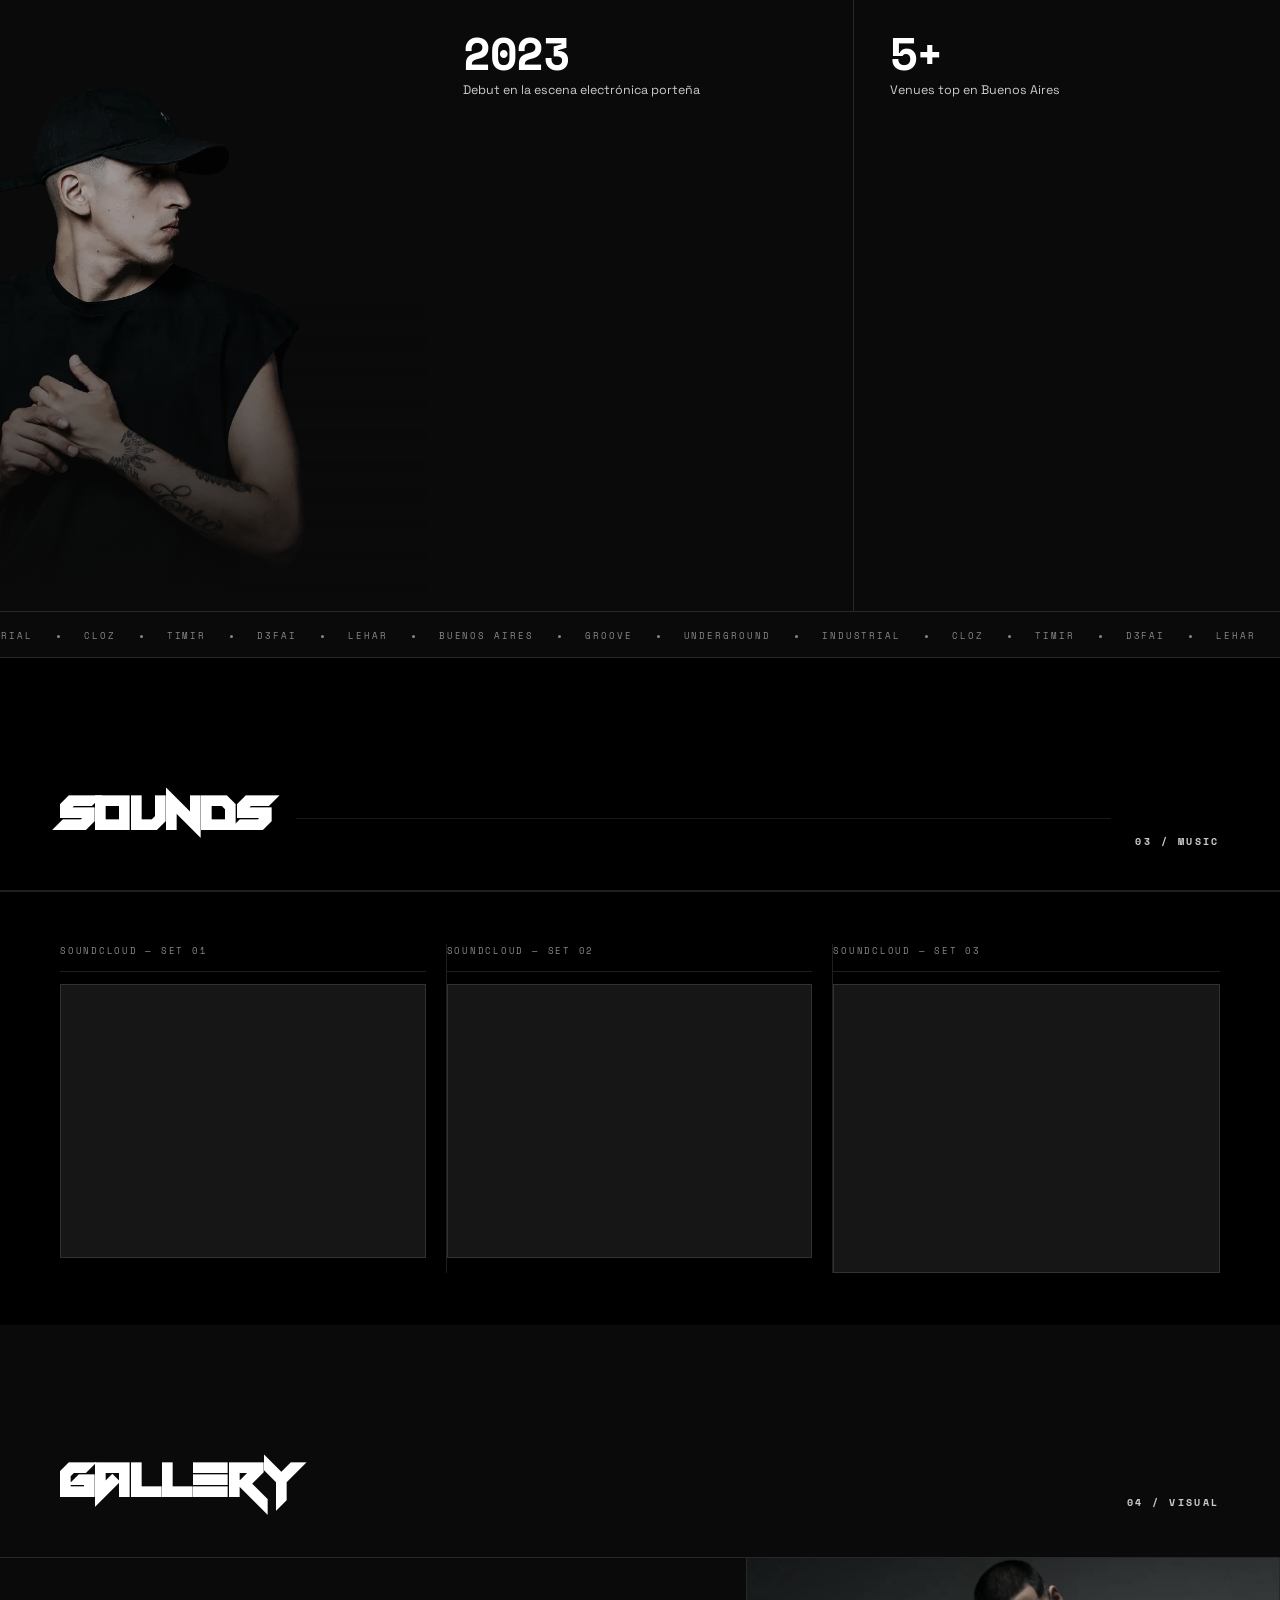
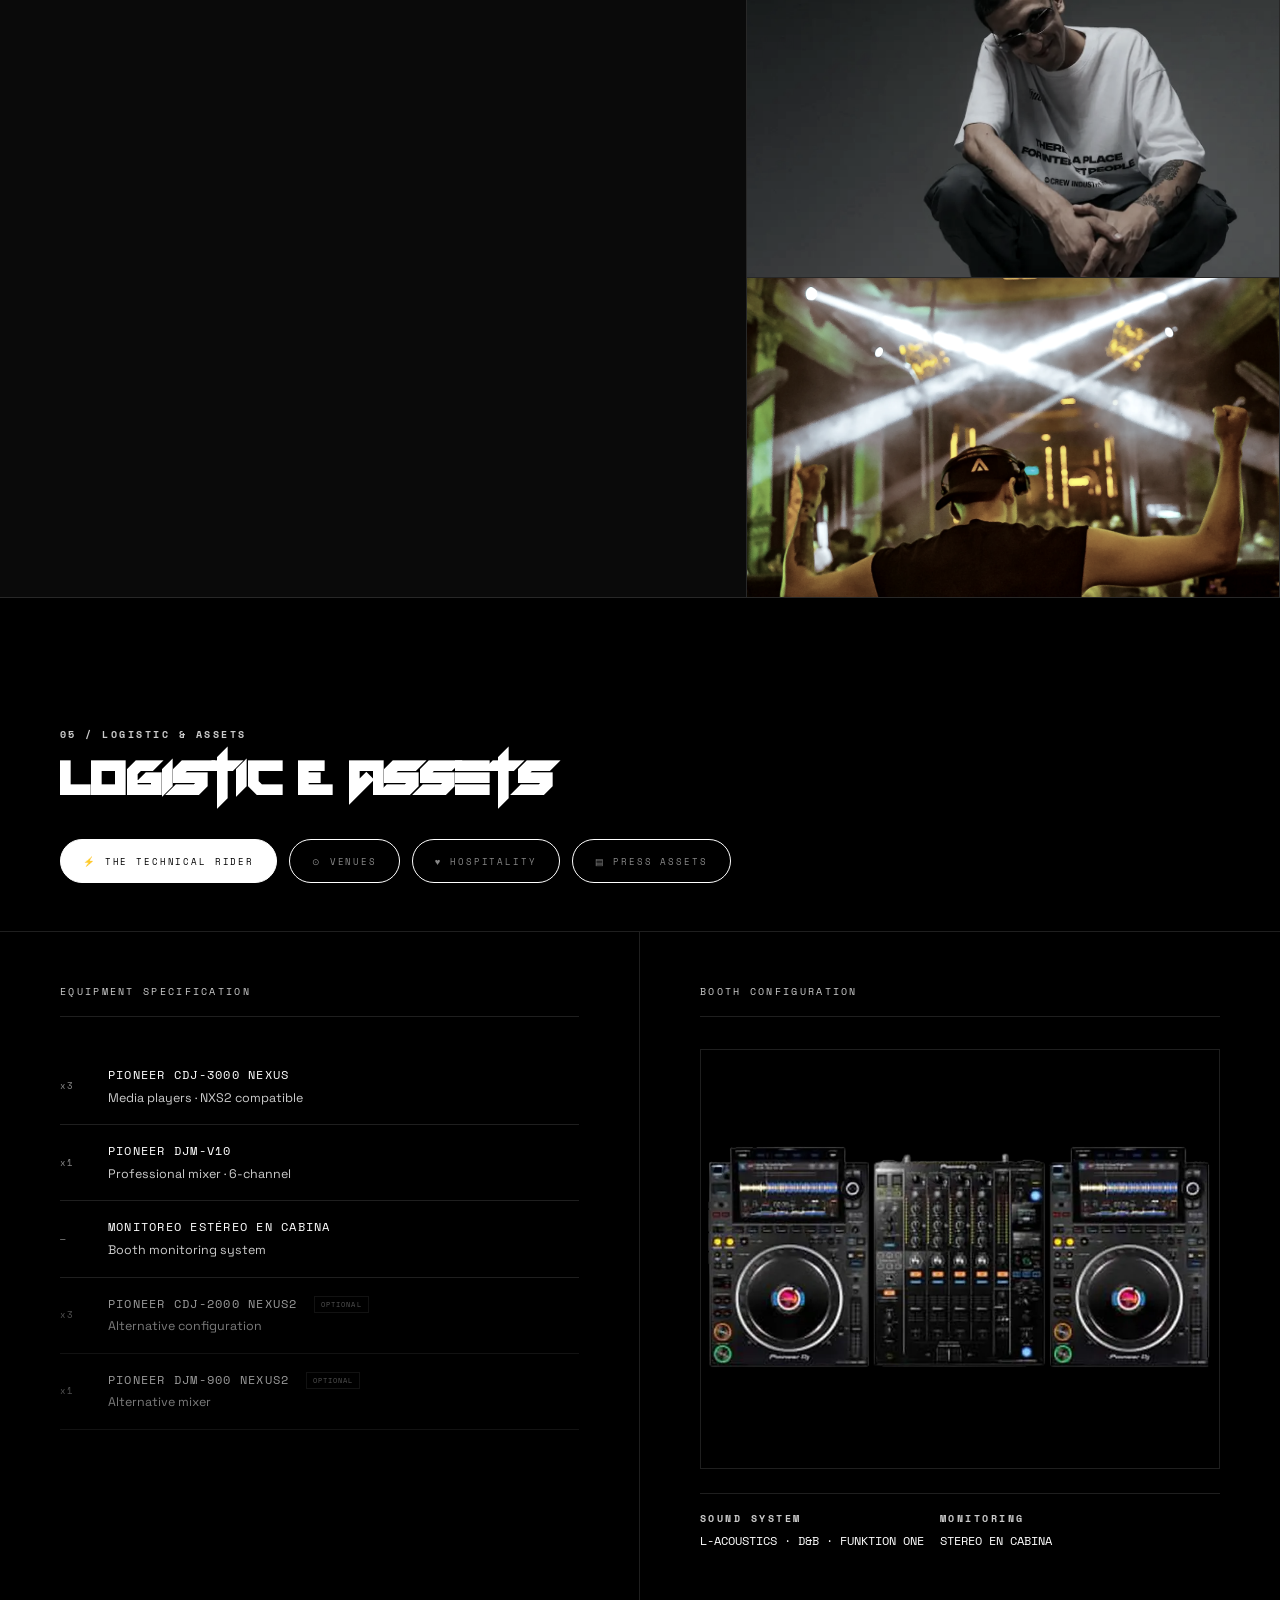
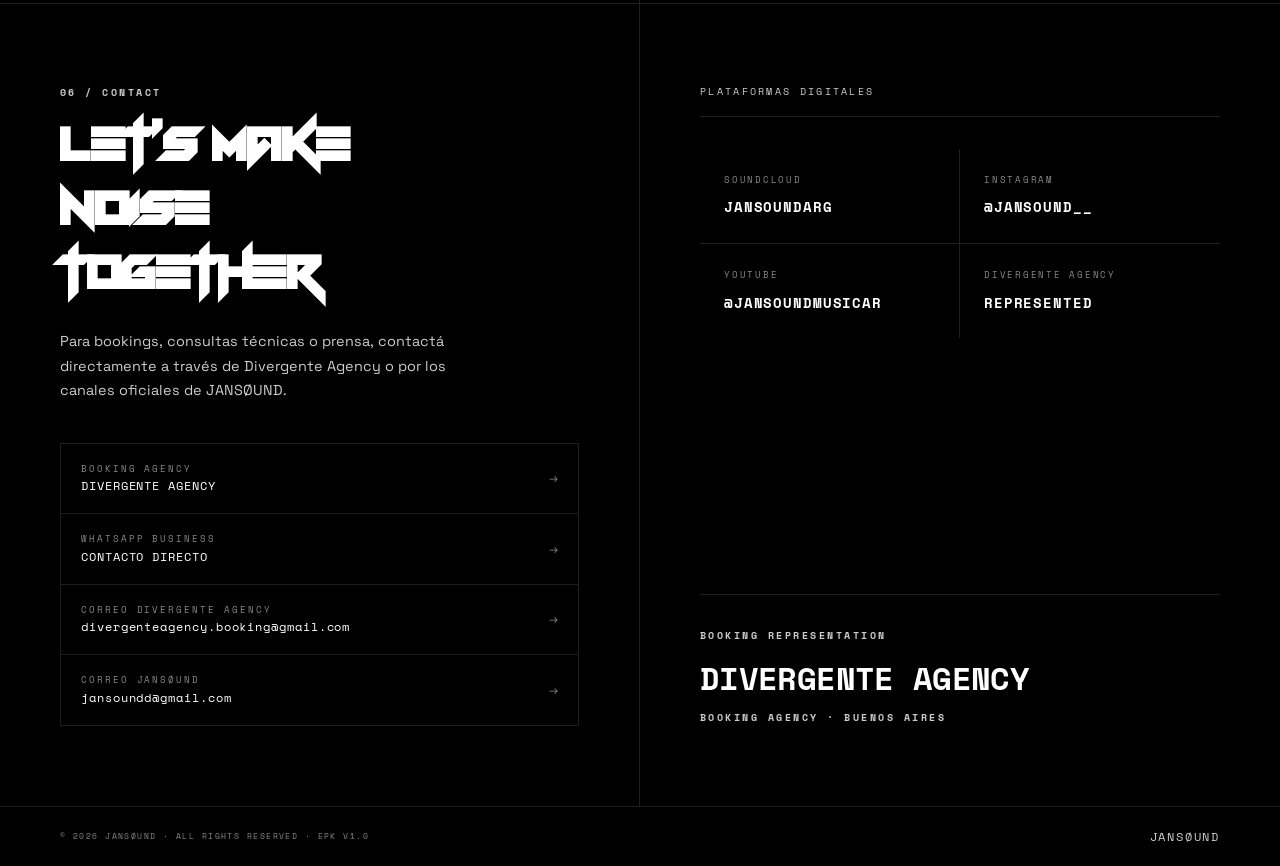
==== commit dc455a24: "fix(mobile): center booking CTA button, make language selector always visible, and implement animate" ====
--- a/index.html
+++ b/index.html
@@ -56,17 +56,24 @@
         <img src="assets/img/logo-jansound-alt.webp" alt="JANSØUND" class="header-logo" loading="lazy" />
       </a>
     </div>
-    <div class="nav-links">
+    <div class="nav-links" id="nav-menu">
       <a href="#bio"     id="link-bio">BIO</a>
       <a href="#music"   id="link-music">MUSIC</a>
       <a href="#gallery" id="link-gallery">GALLERY</a>
       <a href="#assets"  id="link-assets">ASSETS</a>
       <a href="#contact" id="link-contact">CONTACT</a>
+    </div>
+    <div class="nav-controls">
       <div class="lang-selector">
         <button class="lang-btn active" data-lang="es" style="background: none; border: none; padding: 0; cursor: pointer; font-family: inherit; font-size: inherit; font-weight: 700; color: inherit; letter-spacing: inherit;">ES</button>
         <span class="lang-separator">/</span>
         <button class="lang-btn" data-lang="en" style="background: none; border: none; padding: 0; cursor: pointer; font-family: inherit; font-size: inherit; font-weight: 700; color: inherit; letter-spacing: inherit;">EN</button>
       </div>
+      <button class="menu-toggle" id="menu-toggle" aria-label="Toggle menu" aria-expanded="false">
+        <span class="hamburger-line"></span>
+        <span class="hamburger-line"></span>
+        <span class="hamburger-line"></span>
+      </button>
     </div>
   </nav>
 
@@ -96,9 +103,11 @@
                loading="lazy" />
         </h1>
 
-        <a href="https://wa.me/5491138698026?text=Hola!%20Consulta%20Booking%20Jansound." target="_blank" class="hero-cta-btn load-reveal" style="--delay: 3;">
-          BOOKINGS HERE
-        </a>
+        <div class="hero-cta-wrapper load-reveal" style="--delay: 3;">
+          <a href="https://wa.me/5491138698026?text=Hola!%20Consulta%20Booking%20Jansound." target="_blank" class="hero-cta-btn">
+            BOOKINGS HERE
+          </a>
+        </div>
 
 
 
--- a/assets/css/styles.css
+++ b/assets/css/styles.css
@@ -1387,18 +1387,39 @@
     padding: 0;
   }
   .header-logo { height: 28px; }
+  .menu-toggle {
+    display: block !important;
+    position: relative;
+    z-index: 1002;
+  }
   .nav-links {
+    position: fixed;
+    top: 0;
+    right: 0;
+    width: 100vw;
+    height: 100vh;
+    background: var(--black);
     display: flex;
-    overflow-x: auto;
-    white-space: nowrap;
-    padding: 0 5px;
-    scrollbar-width: none;
-  }
-  .nav-links::-webkit-scrollbar { display: none; }
+    flex-direction: column;
+    align-items: center;
+    justify-content: center;
+    gap: 32px;
+    z-index: 1001;
+    transform: translateX(100%);
+    transition: transform 0.4s cubic-bezier(0.16, 1, 0.3, 1);
+    overflow: hidden;
+    padding: 0;
+  }
+  .nav-links.open {
+    transform: translateX(0);
+  }
   .nav-links a { 
-    padding: 0 10px 14px; 
-    font-size: 0.45rem; 
-    border-right: none; 
+    padding: 10px 0 !important; 
+    font-size: 1.5rem !important; 
+    font-family: 'Vermin Vibes', sans-serif !important;
+    letter-spacing: 0.1em !important;
+    border-bottom: none !important;
+    height: auto !important;
   }
   .hero-inner { 
     display: flex; 
@@ -1411,14 +1432,22 @@
     padding: 0 28px 40px; 
     position: relative; 
   }
-  .hero-cta-btn {
+  .hero-cta-wrapper {
     position: absolute;
     bottom: calc(100% + 20px);
-    left: 50%;
-    transform: translateX(-50%);
-    width: 90%;
+    left: 0;
+    right: 0;
+    width: 100%;
     margin: 0;
     z-index: 100;
+    display: flex;
+    justify-content: center;
+    align-items: center;
+  }
+  .hero-cta-btn {
+    width: 90% !important;
+    margin: 0 !important;
+    padding: 14px 20px !important; /* Prevent text wrapping/overflow on small screens */
   }
   .hero-eyebrow { margin-bottom: 12px; }
   .hero-meta-grid { display: none !important; }
@@ -1525,17 +1554,21 @@
 html[lang="es"] .lang-en { display: none !important; }
 html[lang="en"] .lang-es { display: none !important; }
 
+.nav-controls {
+  display: flex;
+  align-items: center;
+  gap: 24px;
+  z-index: 1002;
+}
+
 .lang-selector {
   display: flex;
   align-items: center;
   gap: 8px;
-  margin-left: 24px;
   font-family: var(--ff-title);
   font-size: 0.65rem;
   letter-spacing: 0.15em;
-  height: 100%;
-  padding-bottom: 12px;
-  box-sizing: border-box;
+  transition: opacity 0.3s ease, visibility 0.3s ease;
 }
 .lang-btn {
   background: none !important;
@@ -1560,11 +1593,16 @@
 }
 
 @media (max-width: 768px) {
+  .nav-controls {
+    gap: 16px;
+  }
   .lang-selector {
-    margin-left: 10px;
-    padding: 0 15px 14px 15px;
-    font-size: 0.55rem;
-    height: auto;
+    font-size: 0.75rem;
+  }
+  #nav-menu.open ~ .nav-controls .lang-selector {
+    opacity: 0;
+    visibility: hidden;
+    pointer-events: none;
   }
 }
 
@@ -1702,3 +1740,70 @@
     transform: scale(1.02);
   }
 }
+
+/* ══════════════════════════════════════════
+   MOBILE MENU TOGGLE BUTTON (DESKTOP HIDDEN)
+   ══════════════════════════════════════════ */
+.menu-toggle {
+  display: none;
+  background: none;
+  border: none;
+  width: 24px;
+  height: 16px;
+  position: relative;
+  cursor: pointer;
+  z-index: 1002;
+  padding: 0;
+}
+
+.hamburger-line {
+  display: block;
+  position: absolute;
+  height: 2px;
+  width: 100%;
+  background: var(--white);
+  border-radius: 2px;
+  opacity: 1;
+  left: 0;
+  transform: rotate(0deg);
+  transition: all 0.25s ease-in-out;
+}
+
+.hamburger-line:nth-child(1) {
+  top: 0px;
+}
+.hamburger-line:nth-child(2) {
+  top: 7px;
+}
+.hamburger-line:nth-child(3) {
+  top: 14px;
+}
+
+/* Animated state when menu is open */
+.menu-toggle.open .hamburger-line:nth-child(1) {
+  top: 7px;
+  transform: rotate(135deg);
+}
+.menu-toggle.open .hamburger-line:nth-child(2) {
+  opacity: 0;
+  left: -40px;
+}
+.menu-toggle.open .hamburger-line:nth-child(3) {
+  top: 7px;
+  transform: rotate(-135deg);
+}
+
+/* ══════════════════════════════════════════
+   HERO CTA WRAPPER & CENTERING (DESKTOP)
+   ══════════════════════════════════════════ */
+.hero-cta-wrapper {
+  display: flex;
+  justify-content: center;
+  align-items: center;
+  width: 100%;
+  margin-top: 20px;
+  margin-bottom: 40px;
+}
+.hero-cta-btn {
+  margin: 0 !important;
+}
